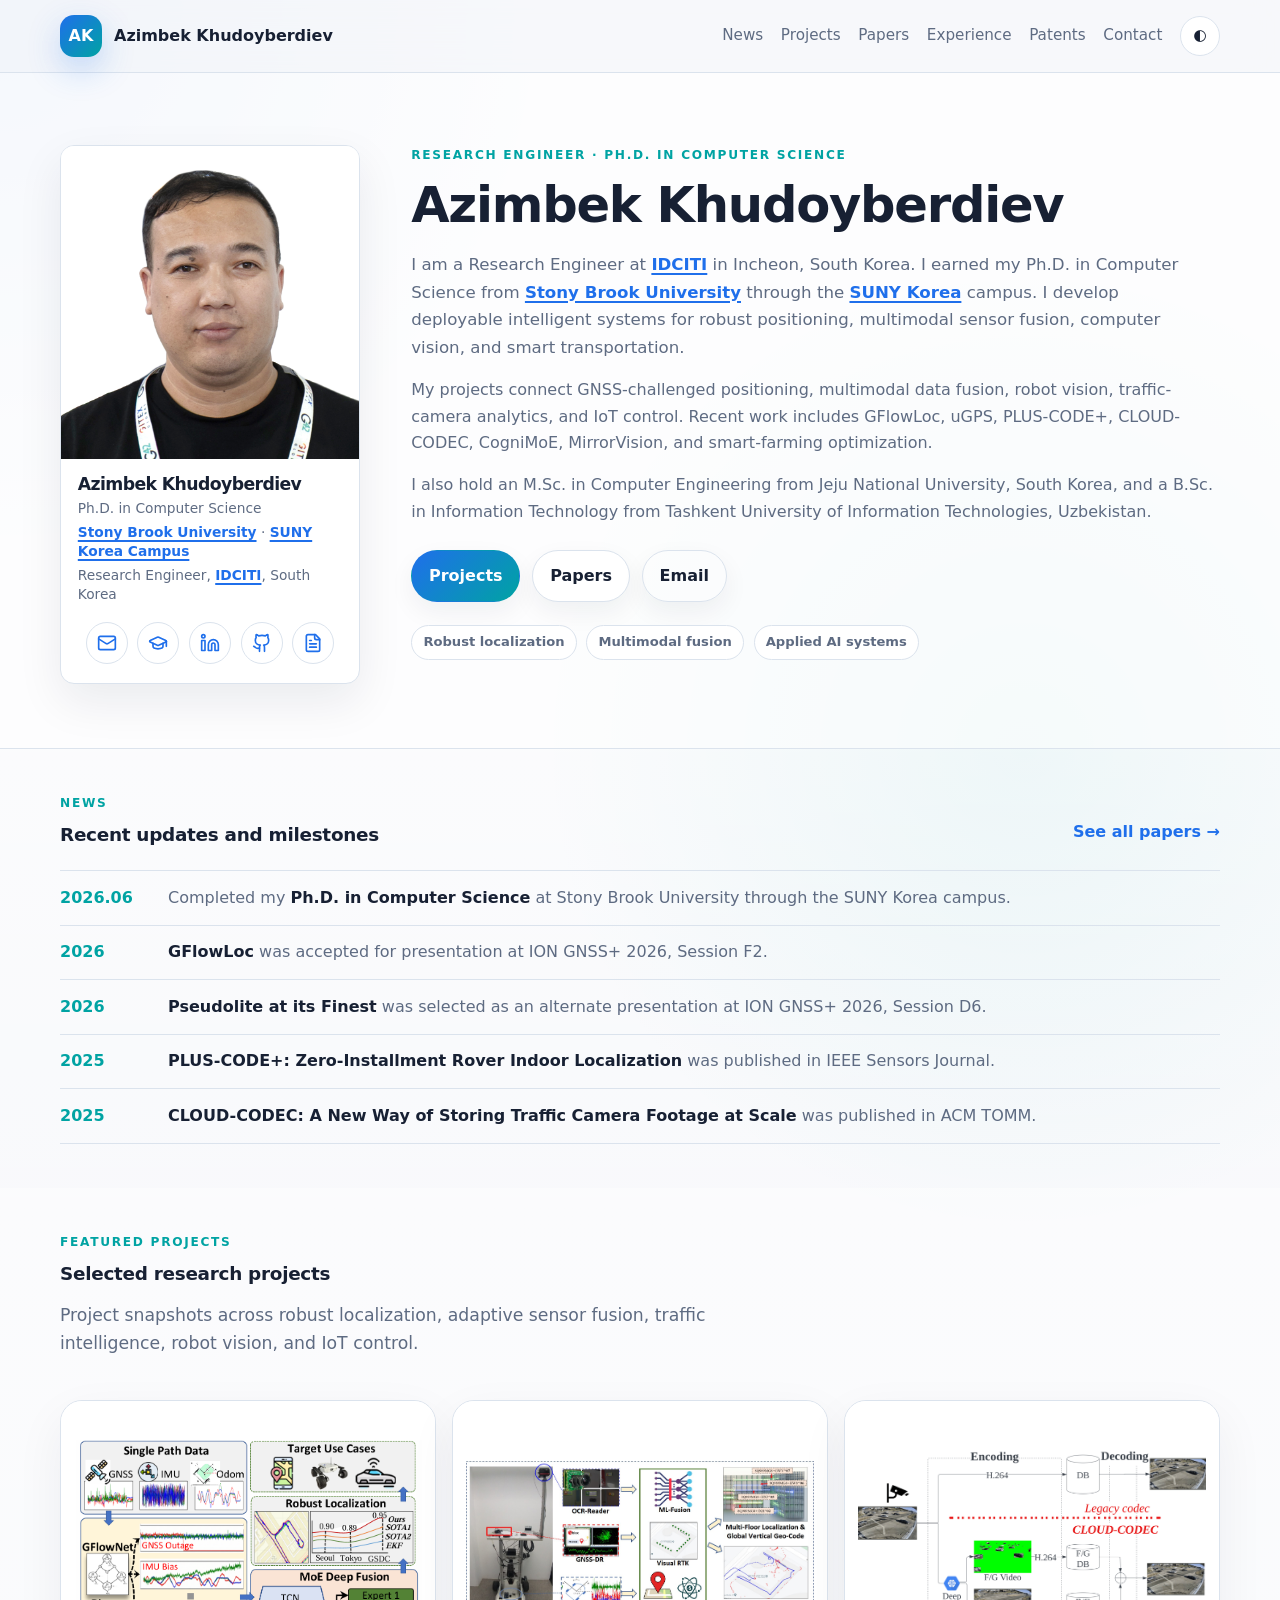
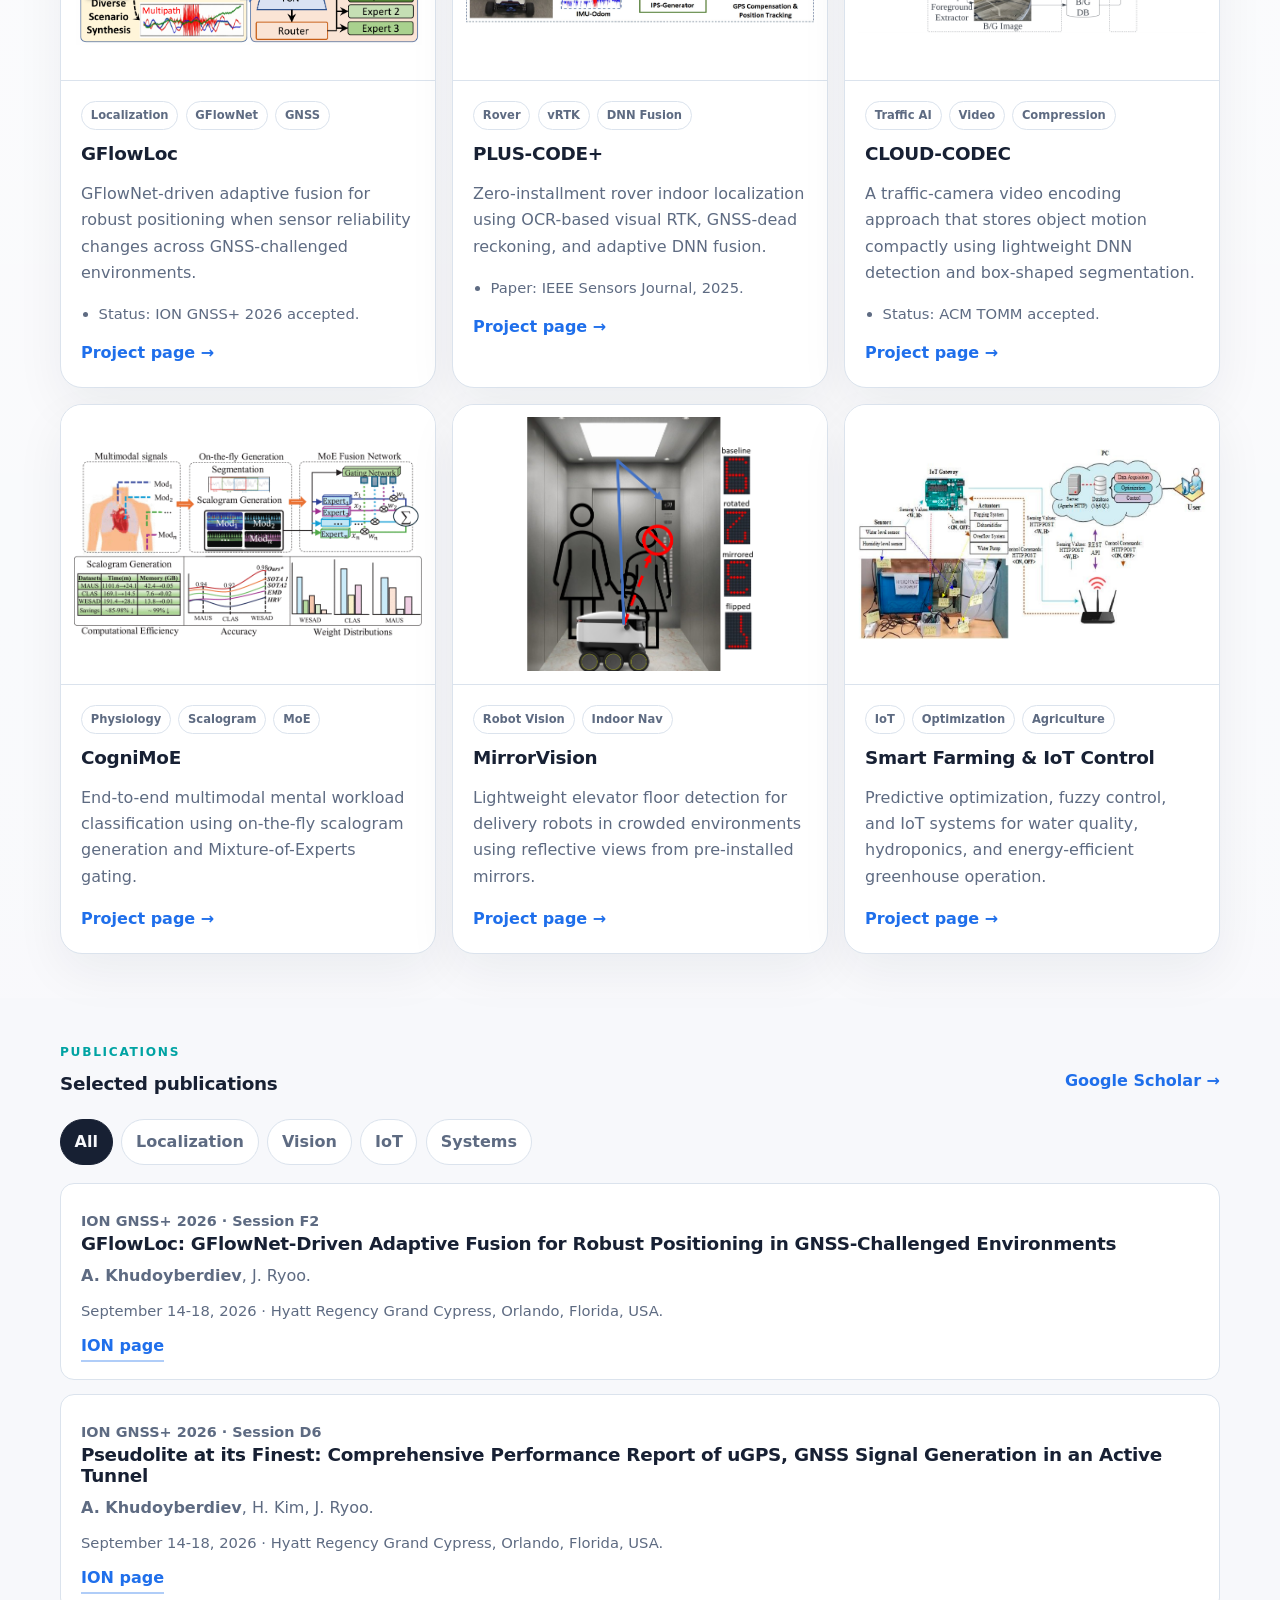
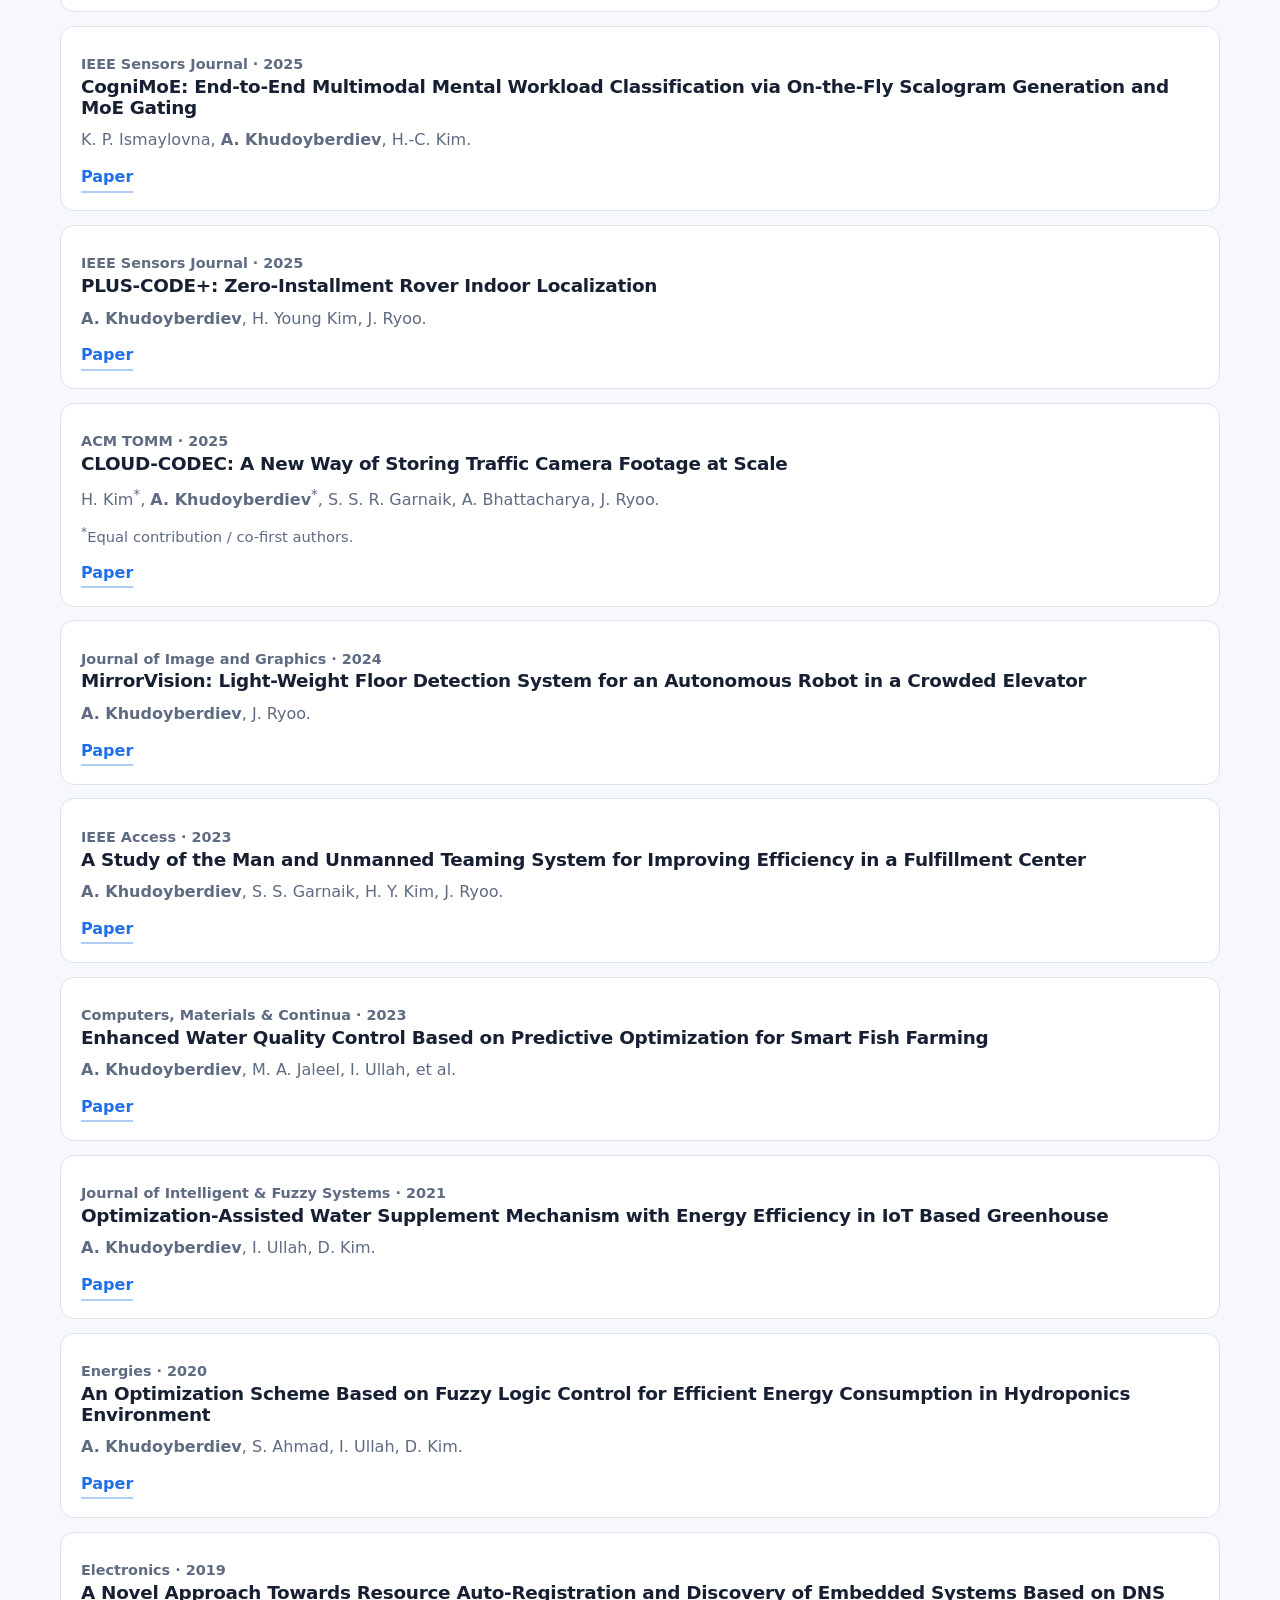
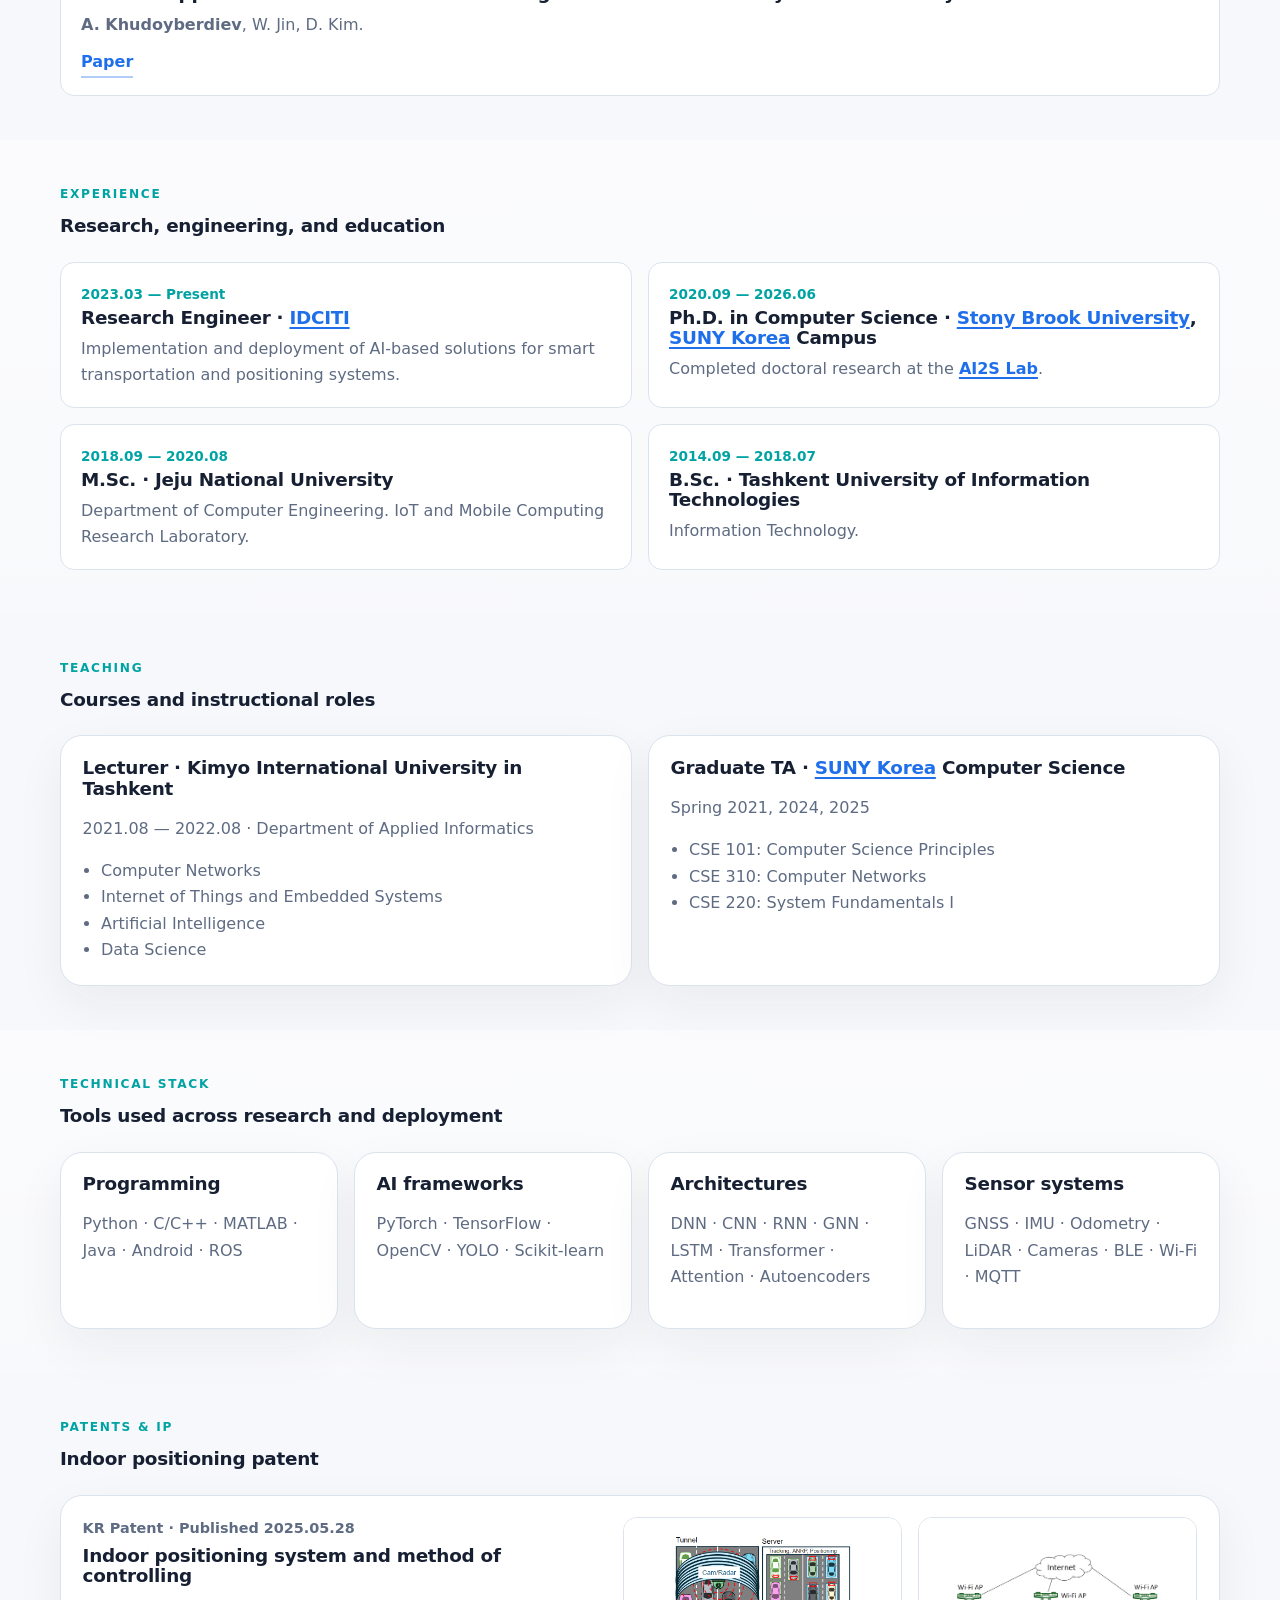
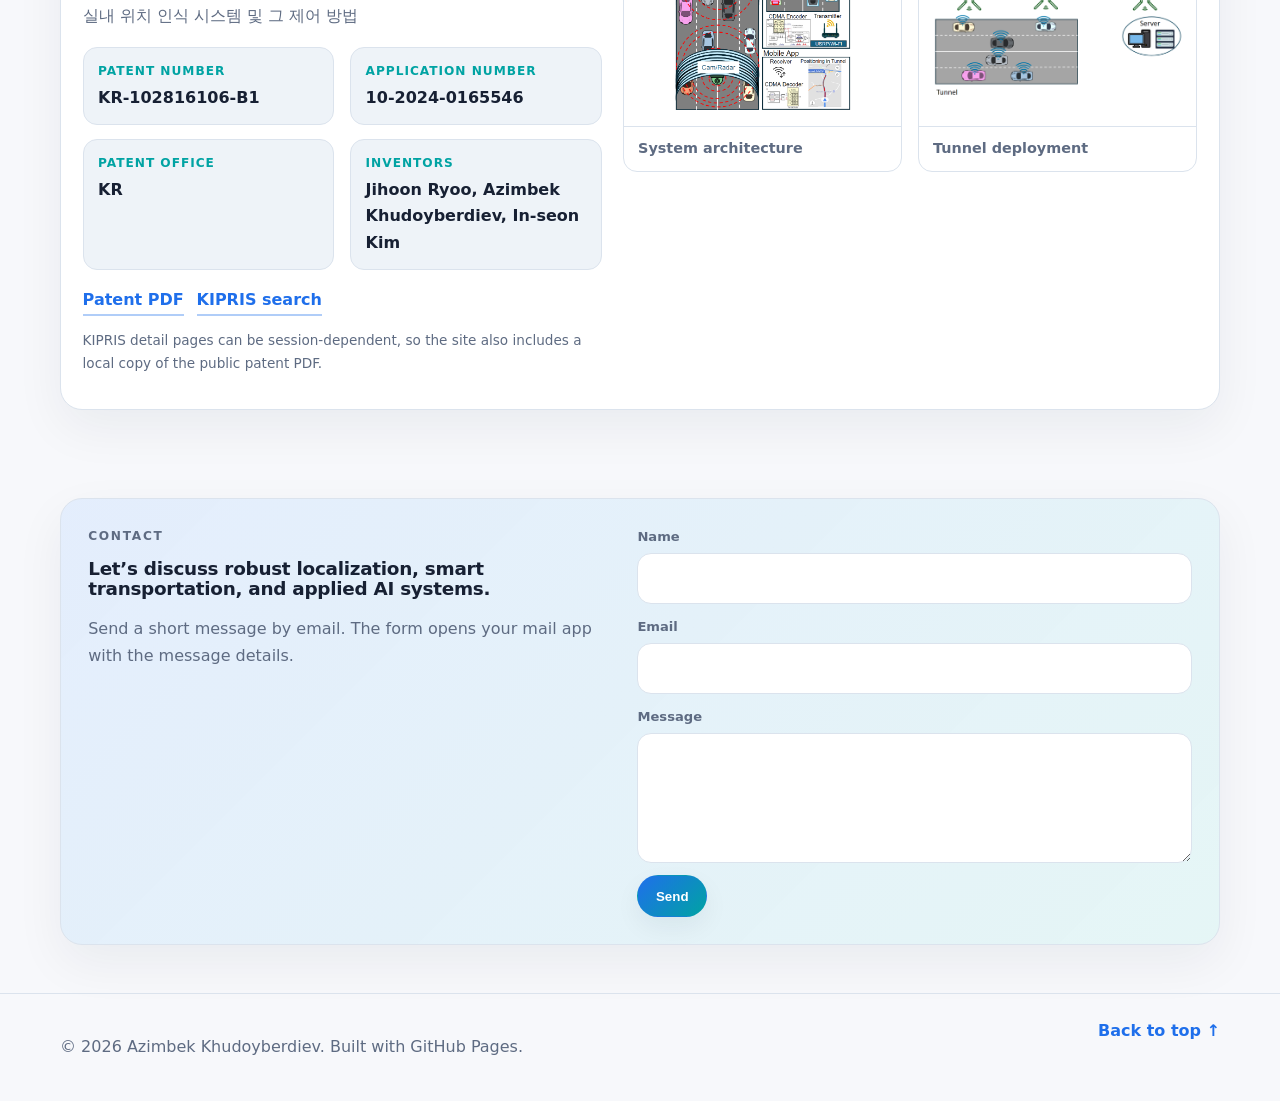
==== index.html @ f78f5d72 "New update" ====
<!doctype html>
<html lang="en" data-theme="light">
<head>
  <meta charset="utf-8" />
  <meta name="viewport" content="width=device-width, initial-scale=1" />
  <title>Azimbek Khudoyberdiev · Research Portfolio</title>
  <meta name="description" content="Azimbek Khudoyberdiev — adaptive deep learning, multimodal sensor fusion, robust positioning, localization, intelligent transportation, and autonomous systems." />
  <meta name="author" content="Azimbek Khudoyberdiev" />
  <meta property="og:title" content="Azimbek Khudoyberdiev · Research Portfolio" />
  <meta property="og:description" content="Projects, publications, teaching, patents, and engineering work in multimodal sensor fusion and robust positioning." />
  <meta property="og:type" content="website" />
  <meta property="og:image" content="assets/img/og-card.svg" />
  <link rel="icon" href="assets/img/favicon.svg" type="image/svg+xml" />
  <link rel="stylesheet" href="assets/css/styles.css" />
  <script type="application/ld+json">
  {
    "@context": "https://schema.org",
    "@type": "Person",
    "name": "Azimbek Khudoyberdiev",
    "jobTitle": "Research Engineer; Ph.D. in Computer Science",
    "affiliation": [
      {"@type":"CollegeOrUniversity","name":"Stony Brook University","url":"https://www.stonybrook.edu/"},
      {"@type":"CollegeOrUniversity","name":"SUNY Korea","url":"https://www.sunykorea.ac.kr/en/"},
      {"@type":"Organization","name":"AI2S Lab","url":"https://sites.google.com/view/ai2s/home?authuser=0"},
      {"@type":"Organization","name":"IDCITI","url":"https://idciti.com/"}
    ],
    "email": "azimbek.khudoyberdiev@stonybrook.edu",
    "sameAs": [
      "https://www.linkedin.com/in/azimbek-khudoyberdiev-378966178/",
      "https://scholar.google.com/citations?user=FDHRJzgAAAAJ"
    ],
    "knowsAbout": ["Multimodal sensor fusion", "GNSS-challenged localization", "Deep learning", "Autonomous systems", "Computer vision", "IoT"]
  }
  </script>
</head>
<body>
  <a class="skip-link" href="#main">Skip to main content</a>

  <header class="site-header" id="top">
    <nav class="nav" aria-label="Primary navigation">
      <a class="brand" href="#top" aria-label="Azimbek Khudoyberdiev home">
        <span class="brand-mark">AK</span>
        <span class="brand-text">Azimbek Khudoyberdiev</span>
      </a>
      <button class="nav-toggle" aria-expanded="false" aria-controls="nav-menu">Menu</button>
      <div class="nav-menu" id="nav-menu">
        <a href="#news">News</a>
        <a href="#projects">Projects</a>
        <a href="#publications">Papers</a>
        <a href="#experience">Experience</a>
        <a href="#patents">Patents</a>
        <a href="#contact">Contact</a>
        <button class="theme-toggle" type="button" aria-label="Toggle dark mode">◐</button>
      </div>
    </nav>
  </header>

  <main id="main">
    <section class="hero section-pad">
      <div class="container hero-grid">
        <div class="hero-copy">
          <p class="eyebrow">Research Engineer · Ph.D. in Computer Science</p>
          <h1>Azimbek Khudoyberdiev</h1>
          <p class="lead">
            I am a Research Engineer at <a class="inline-link" href="https://idciti.com/" rel="noopener">IDCITI</a> in Incheon, South Korea. I earned my Ph.D. in Computer Science from <a class="inline-link" href="https://www.stonybrook.edu/" rel="noopener">Stony Brook University</a> through the <a class="inline-link" href="https://www.sunykorea.ac.kr/en/" rel="noopener">SUNY Korea</a> campus. I develop deployable intelligent systems for robust positioning, multimodal sensor fusion, computer vision, and smart transportation.
          </p>
          <p class="about-text">
            My projects connect GNSS-challenged positioning, multimodal data fusion, robot vision, traffic-camera analytics, and IoT control. Recent work includes GFlowLoc, uGPS, PLUS-CODE+, CLOUD-CODEC, CogniMoE, MirrorVision, and smart-farming optimization.
          </p>
          <p class="about-text">
            I also hold an M.Sc. in Computer Engineering from Jeju National University, South Korea, and a B.Sc. in Information Technology from Tashkent University of Information Technologies, Uzbekistan.
          </p>
          <div class="hero-actions">
            <a class="button primary" href="#projects">Projects</a>
            <a class="button" href="#publications">Papers</a>
            <a class="button ghost" href="mailto:azimbek.khudoyberdiev@stonybrook.edu">Email</a>
          </div>
          <div class="quick-meta" aria-label="Profile summary">
            <span>Robust localization</span>
            <span>Multimodal fusion</span>
            <span>Applied AI systems</span>
          </div>
        </div>
        <aside class="hero-card" aria-label="Profile card">
          <img src="assets/img/Azimbek_2.jpg" alt="Profile image for Azimbek Khudoyberdiev" />
          <div class="hero-card-content">
            <h2>Azimbek Khudoyberdiev</h2>
            <p>Ph.D. in Computer Science</p>
            <p><a class="inline-link" href="https://www.stonybrook.edu/" rel="noopener">Stony Brook University</a> · <a class="inline-link" href="https://www.sunykorea.ac.kr/en/" rel="noopener">SUNY Korea Campus</a></p>
            <p>Research Engineer, <a class="inline-link" href="https://idciti.com/" rel="noopener">IDCITI</a>, South Korea</p>
            <div class="profile-links">
              <a class="icon-link" href="mailto:azimbek.khudoyberdiev@stonybrook.edu" aria-label="Email" title="Email">
                <svg class="icon" viewBox="0 0 24 24" aria-hidden="true"><rect width="20" height="16" x="2" y="4" rx="2"></rect><path d="m22 7-8.97 5.7a2 2 0 0 1-2.06 0L2 7"></path></svg>
                <span class="sr-only">Email</span>
              </a>
              <a class="icon-link" href="https://scholar.google.com/citations?user=FDHRJzgAAAAJ" rel="noopener" aria-label="Google Scholar" title="Google Scholar">
                <svg class="icon" viewBox="0 0 24 24" aria-hidden="true"><path d="M21.42 10.92a1 1 0 0 0-.02-1.84L12.83 5.18a2 2 0 0 0-1.66 0L2.6 9.08a1 1 0 0 0 0 1.84l8.57 3.9a2 2 0 0 0 1.66 0z"></path><path d="M22 10v6"></path><path d="M6 12.5V16a6 3 0 0 0 12 0v-3.5"></path></svg>
                <span class="sr-only">Google Scholar</span>
              </a>
              <a class="icon-link" href="https://www.linkedin.com/in/azimbek-khudoyberdiev-378966178/" rel="noopener" aria-label="LinkedIn" title="LinkedIn">
                <svg class="icon" viewBox="0 0 24 24" aria-hidden="true"><path d="M16 8a6 6 0 0 1 6 6v7h-4v-7a2 2 0 0 0-4 0v7h-4v-7a6 6 0 0 1 6-6z"></path><rect width="4" height="12" x="2" y="9"></rect><circle cx="4" cy="4" r="2"></circle></svg>
                <span class="sr-only">LinkedIn</span>
              </a>
              <a class="icon-link" href="https://github.com/AzimbekKhudoyberdiev" rel="noopener" aria-label="GitHub" title="GitHub">
                <svg class="icon" viewBox="0 0 24 24" aria-hidden="true"><path d="M15 22v-4a4.8 4.8 0 0 0-1-3.5c3 0 6-2 6-5.5a5.4 5.4 0 0 0-1-3.5c.28-1.15.28-2.35 0-3.5 0 0-1 0-3 1.5a13.4 13.4 0 0 0-8 0C6 2 5 2 5 2c-.3 1.15-.3 2.35 0 3.5A5.4 5.4 0 0 0 4 9c0 3.5 3 5.5 6 5.5-.39.49-.68 1.05-.85 1.65S8.93 17.38 9 18v4"></path><path d="M9 18c-4.51 2-5-2-7-2"></path></svg>
                <span class="sr-only">GitHub</span>
              </a>
              <a class="icon-link" href="cv.html" aria-label="CV" title="CV">
                <svg class="icon" viewBox="0 0 24 24" aria-hidden="true"><path d="M15 2H6a2 2 0 0 0-2 2v16a2 2 0 0 0 2 2h12a2 2 0 0 0 2-2V7z"></path><path d="M14 2v4a2 2 0 0 0 2 2h4"></path><path d="M10 9H8"></path><path d="M16 13H8"></path><path d="M16 17H8"></path></svg>
                <span class="sr-only">CV</span>
              </a>
            </div>
          </div>
        </aside>
      </div>
    </section>

    <section class="section-pad section-muted" id="news">
      <div class="container split-heading">
        <div>
          <p class="eyebrow">News</p>
          <h3>Recent updates and milestones</h3>
        </div>
        <a class="text-link" href="#publications">See all papers →</a>
      </div>
      <ul class="container news-list">
        <li>
          <time datetime="2026-06">2026.06</time>
          <p>Completed my <strong>Ph.D. in Computer Science</strong> at Stony Brook University through the SUNY Korea campus.</p>
        </li>
        <li>
          <time datetime="2026">2026</time>
          <p><strong>GFlowLoc</strong> was accepted for presentation at ION GNSS+ 2026, Session F2.</p>
        </li>
        <li>
          <time datetime="2026">2026</time>
          <p><strong>Pseudolite at its Finest</strong> was selected as an alternate presentation at ION GNSS+ 2026, Session D6.</p>
        </li>
        <li>
          <time datetime="2025">2025</time>
          <p><strong>PLUS-CODE+: Zero-Installment Rover Indoor Localization</strong> was published in IEEE Sensors Journal.</p>
        </li>
        <li>
          <time datetime="2025">2025</time>
          <p><strong>CLOUD-CODEC: A New Way of Storing Traffic Camera Footage at Scale</strong> was published in ACM TOMM.</p>
        </li>
      </ul>
    </section>

    <section class="section-pad section-muted" id="projects">
      <div class="container split-heading">
        <div>
          <p class="eyebrow">Featured projects</p>
          <h3>Selected research projects</h3>
          <p class="section-intro compact">Project snapshots across robust localization, adaptive sensor fusion, traffic intelligence, robot vision, and IoT control.</p>
        </div>
      </div>
      <div class="container project-grid">
        <article class="project-card featured">
          <a class="project-media" href="projects/gflowloc.html" aria-label="Open GFlowLoc project page">
            <img src="assets/img/projects/gflowloc.png" alt="GFlowLoc adaptive sensor fusion figure" />
          </a>
          <div class="project-body">
            <div class="tag-row"><span>Localization</span><span>GFlowNet</span><span>GNSS</span></div>
            <h3><a href="projects/gflowloc.html">GFlowLoc</a></h3>
            <p>GFlowNet-driven adaptive fusion for robust positioning when sensor reliability changes across GNSS-challenged environments.</p>
            <ul class="mini-list">
              <li>Status: ION GNSS+ 2026 accepted.</li>
            </ul>
            <a class="text-link" href="projects/gflowloc.html">Project page →</a>
          </div>
        </article>

        <article class="project-card featured">
          <a class="project-media" href="projects/plus-code.html" aria-label="Open PLUS-CODE+ project page">
            <img src="assets/img/projects/plus-code.jpg" alt="PLUS-CODE+ localization system figure" />
          </a>
          <div class="project-body">
            <div class="tag-row"><span>Rover</span><span>vRTK</span><span>DNN Fusion</span></div>
            <h3><a href="projects/plus-code.html">PLUS-CODE+</a></h3>
            <p>Zero-installment rover indoor localization using OCR-based visual RTK, GNSS-dead reckoning, and adaptive DNN fusion.</p>
            <ul class="mini-list">
              <li>Paper: IEEE Sensors Journal, 2025.</li>
            </ul>
            <a class="text-link" href="projects/plus-code.html">Project page →</a>
          </div>
        </article>

        <article class="project-card">
          <a class="project-media" href="projects/cloud-codec.html" aria-label="Open CLOUD-CODEC project page">
            <img src="assets/img/projects/cloud-codec.png" alt="CLOUD-CODEC traffic video storage figure" />
          </a>
          <div class="project-body">
            <div class="tag-row"><span>Traffic AI</span><span>Video</span><span>Compression</span></div>
            <h3><a href="projects/cloud-codec.html">CLOUD-CODEC</a></h3>
            <p>A traffic-camera video encoding approach that stores object motion compactly using lightweight DNN detection and box-shaped segmentation.</p>
            <ul class="mini-list">
              <li>Status: ACM TOMM accepted.</li>
            </ul>
            <a class="text-link" href="projects/cloud-codec.html">Project page →</a>
          </div>
        </article>

        <article class="project-card">
          <a class="project-media" href="projects/cognimoe.html" aria-label="Open CogniMoE project page">
            <img src="assets/img/projects/cognimoe.gif" alt="CogniMoE multimodal workload classification figure" />
          </a>
          <div class="project-body">
            <div class="tag-row"><span>Physiology</span><span>Scalogram</span><span>MoE</span></div>
            <h3><a href="projects/cognimoe.html">CogniMoE</a></h3>
            <p>End-to-end multimodal mental workload classification using on-the-fly scalogram generation and Mixture-of-Experts gating.</p>
            <a class="text-link" href="projects/cognimoe.html">Project page →</a>
          </div>
        </article>

        <article class="project-card">
          <a class="project-media portrait-media" href="projects/mirrorvision.html" aria-label="Open MirrorVision project page">
            <img src="assets/img/projects/mirrorvision.png" alt="MirrorVision elevator floor-detection figure" />
          </a>
          <div class="project-body">
            <div class="tag-row"><span>Robot Vision</span><span>Indoor Nav</span></div>
            <h3><a href="projects/mirrorvision.html">MirrorVision</a></h3>
            <p>Lightweight elevator floor detection for delivery robots in crowded environments using reflective views from pre-installed mirrors.</p>
            <a class="text-link" href="projects/mirrorvision.html">Project page →</a>
          </div>
        </article>

        <article class="project-card">
          <a class="project-media" href="projects/smart-farming.html" aria-label="Open smart farming project page">
            <img src="assets/img/projects/smart-farming.png" alt="Smart Farming and IoT control figure" />
          </a>
          <div class="project-body">
            <div class="tag-row"><span>IoT</span><span>Optimization</span><span>Agriculture</span></div>
            <h3><a href="projects/smart-farming.html">Smart Farming & IoT Control</a></h3>
            <p>Predictive optimization, fuzzy control, and IoT systems for water quality, hydroponics, and energy-efficient greenhouse operation.</p>
            <a class="text-link" href="projects/smart-farming.html">Project page →</a>
          </div>
        </article>
      </div>
    </section>

    <section class="section-pad" id="publications">
      <div class="container split-heading">
        <div>
          <p class="eyebrow">Publications</p>
          <h3>Selected publications</h3>
        </div>
        <a class="text-link" href="https://scholar.google.com/citations?user=FDHRJzgAAAAJ" rel="noopener">Google Scholar →</a>
      </div>
      <div class="container pub-toolbar" aria-label="Publication filters">
        <button class="filter-button active" data-filter="all">All</button>
        <button class="filter-button" data-filter="localization">Localization</button>
        <button class="filter-button" data-filter="vision">Vision</button>
        <button class="filter-button" data-filter="iot">IoT</button>
        <button class="filter-button" data-filter="systems">Systems</button>
      </div>
      <div class="container publication-list">
        <article class="publication" data-tags="localization systems">
          <p class="pub-venue">ION GNSS+ 2026 · Session F2</p>
          <h3>GFlowLoc: GFlowNet-Driven Adaptive Fusion for Robust Positioning in GNSS-Challenged Environments</h3>
          <p><strong>A. Khudoyberdiev</strong>, J. Ryoo.</p>
          <p class="pub-note">September 14-18, 2026 · Hyatt Regency Grand Cypress, Orlando, Florida, USA.</p>
          <div class="pub-links"><a href="https://www.ion.org/gnss/abstracts.cfm?paperID=16864" rel="noopener">ION page</a></div>
        </article>
        <article class="publication" data-tags="localization systems">
          <p class="pub-venue">ION GNSS+ 2026 · Session D6</p>
          <h3>Pseudolite at its Finest: Comprehensive Performance Report of uGPS, GNSS Signal Generation in an Active Tunnel</h3>
          <p><strong>A. Khudoyberdiev</strong>, H. Kim, J. Ryoo.</p>
          <p class="pub-note">September 14-18, 2026 · Hyatt Regency Grand Cypress, Orlando, Florida, USA.</p>
          <div class="pub-links"><a href="https://www.ion.org/gnss/sessions.cfm?sessionID=2054" rel="noopener">ION page</a></div>
        </article>
        <article class="publication" data-tags="systems vision">
          <p class="pub-venue">IEEE Sensors Journal · 2025</p>
          <h3>CogniMoE: End-to-End Multimodal Mental Workload Classification via On-the-Fly Scalogram Generation and MoE Gating</h3>
          <p>K. P. Ismaylovna, <strong>A. Khudoyberdiev</strong>, H.-C. Kim.</p>
          <div class="pub-links"><a href="https://doi.org/10.1109/JSEN.2025.3640827" rel="noopener">Paper</a></div>
        </article>
        <article class="publication" data-tags="localization vision systems">
          <p class="pub-venue">IEEE Sensors Journal · 2025</p>
          <h3>PLUS-CODE+: Zero-Installment Rover Indoor Localization</h3>
          <p><strong>A. Khudoyberdiev</strong>, H. Young Kim, J. Ryoo.</p>
          <div class="pub-links"><a href="https://doi.org/10.1109/JSEN.2025.3561331" rel="noopener">Paper</a></div>
        </article>
        <article class="publication" data-tags="systems vision">
          <p class="pub-venue">ACM TOMM · 2025</p>
          <h3>CLOUD-CODEC: A New Way of Storing Traffic Camera Footage at Scale</h3>
          <p>H. Kim<sup>*</sup>, <strong>A. Khudoyberdiev</strong><sup>*</sup>, S. S. R. Garnaik, A. Bhattacharya, J. Ryoo.</p>
          <p class="pub-note"><sup>*</sup>Equal contribution / co-first authors.</p>
          <div class="pub-links"><a href="https://doi.org/10.1145/3744649" rel="noopener">Paper</a></div>
        </article>
        <article class="publication" data-tags="vision localization">
          <p class="pub-venue">Journal of Image and Graphics · 2024</p>
          <h3>MirrorVision: Light-Weight Floor Detection System for an Autonomous Robot in a Crowded Elevator</h3>
          <p><strong>A. Khudoyberdiev</strong>, J. Ryoo.</p>
          <div class="pub-links"><a href="https://doi.org/10.18178/joig.12.1.1-9" rel="noopener">Paper</a></div>
        </article>
        <article class="publication" data-tags="systems robotics">
          <p class="pub-venue">IEEE Access · 2023</p>
          <h3>A Study of the Man and Unmanned Teaming System for Improving Efficiency in a Fulfillment Center</h3>
          <p><strong>A. Khudoyberdiev</strong>, S. S. Garnaik, H. Y. Kim, J. Ryoo.</p>
          <div class="pub-links"><a href="https://doi.org/10.1109/ACCESS.2023.3341396" rel="noopener">Paper</a></div>
        </article>
        <article class="publication" data-tags="iot systems">
          <p class="pub-venue">Computers, Materials & Continua · 2023</p>
          <h3>Enhanced Water Quality Control Based on Predictive Optimization for Smart Fish Farming</h3>
          <p><strong>A. Khudoyberdiev</strong>, M. A. Jaleel, I. Ullah, et al.</p>
          <div class="pub-links"><a href="https://doi.org/10.32604/cmc.2023.036898" rel="noopener">Paper</a></div>
        </article>
        <article class="publication" data-tags="iot systems">
          <p class="pub-venue">Journal of Intelligent & Fuzzy Systems · 2021</p>
          <h3>Optimization-Assisted Water Supplement Mechanism with Energy Efficiency in IoT Based Greenhouse</h3>
          <p><strong>A. Khudoyberdiev</strong>, I. Ullah, D. Kim.</p>
          <div class="pub-links"><a href="https://doi.org/10.3233/JIFS-200618" rel="noopener">Paper</a></div>
        </article>
        <article class="publication" data-tags="iot systems">
          <p class="pub-venue">Energies · 2020</p>
          <h3>An Optimization Scheme Based on Fuzzy Logic Control for Efficient Energy Consumption in Hydroponics Environment</h3>
          <p><strong>A. Khudoyberdiev</strong>, S. Ahmad, I. Ullah, D. Kim.</p>
          <div class="pub-links"><a href="https://doi.org/10.3390/en13020289" rel="noopener">Paper</a></div>
        </article>
        <article class="publication" data-tags="iot systems">
          <p class="pub-venue">Electronics · 2019</p>
          <h3>A Novel Approach Towards Resource Auto-Registration and Discovery of Embedded Systems Based on DNS</h3>
          <p><strong>A. Khudoyberdiev</strong>, W. Jin, D. Kim.</p>
          <div class="pub-links"><a href="https://doi.org/10.3390/electronics8040442" rel="noopener">Paper</a></div>
        </article>
      </div>
    </section>

    <section class="section-pad section-muted" id="experience">
      <div class="container section-heading">
        <p class="eyebrow">Experience</p>
        <h3>Research, engineering, and education</h3>
      </div>
      <div class="container timeline">
        <article>
          <span>2023.03 — Present</span>
          <h3>Research Engineer · <a class="inline-link" href="https://idciti.com/" rel="noopener">IDCITI</a></h3>
          <p>Implementation and deployment of AI-based solutions for smart transportation and positioning systems.</p>
        </article>
        <article>
          <span>2020.09 — 2026.06</span>
          <h3>Ph.D. in Computer Science · <a class="inline-link" href="https://www.stonybrook.edu/" rel="noopener">Stony Brook University</a>, <a class="inline-link" href="https://www.sunykorea.ac.kr/en/" rel="noopener">SUNY Korea</a> Campus</h3>
          <p>Completed doctoral research at the <a class="inline-link" href="https://sites.google.com/view/ai2s/home?authuser=0" rel="noopener">AI2S Lab</a>.</p>
        </article>
        <article>
          <span>2018.09 — 2020.08</span>
          <h3>M.Sc. · Jeju National University</h3>
          <p>Department of Computer Engineering. IoT and Mobile Computing Research Laboratory.</p>
        </article>
        <article>
          <span>2014.09 — 2018.07</span>
          <h3>B.Sc. · Tashkent University of Information Technologies</h3>
          <p>Information Technology.</p>
        </article>
      </div>
    </section>

    <section class="section-pad" id="teaching">
      <div class="container split-heading">
        <div>
          <p class="eyebrow">Teaching</p>
          <h3>Courses and instructional roles</h3>
        </div>
      </div>
      <div class="container teaching-grid">
        <article class="teaching-card">
          <h3>Lecturer · Kimyo International University in Tashkent</h3>
          <p class="muted">2021.08 — 2022.08 · Department of Applied Informatics</p>
          <ul>
            <li>Computer Networks</li>
            <li>Internet of Things and Embedded Systems</li>
            <li>Artificial Intelligence</li>
            <li>Data Science</li>
          </ul>
        </article>
        <article class="teaching-card">
          <h3>Graduate TA · <a class="inline-link" href="https://www.sunykorea.ac.kr/en/" rel="noopener">SUNY Korea</a> Computer Science</h3>
          <p class="muted">Spring 2021, 2024, 2025</p>
          <ul>
            <li>CSE 101: Computer Science Principles</li>
            <li>CSE 310: Computer Networks</li>
            <li>CSE 220: System Fundamentals I</li>
          </ul>
        </article>
      </div>
    </section>

    <section class="section-pad section-muted" id="skills">
      <div class="container section-heading">
        <p class="eyebrow">Technical stack</p>
        <h3>Tools used across research and deployment</h3>
      </div>
      <div class="container skills-grid">
        <div class="skill-group"><h3>Programming</h3><p>Python · C/C++ · MATLAB · Java · Android · ROS</p></div>
        <div class="skill-group"><h3>AI frameworks</h3><p>PyTorch · TensorFlow · OpenCV · YOLO · Scikit-learn</p></div>
        <div class="skill-group"><h3>Architectures</h3><p>DNN · CNN · RNN · GNN · LSTM · Transformer · Attention · Autoencoders</p></div>
        <div class="skill-group"><h3>Sensor systems</h3><p>GNSS · IMU · Odometry · LiDAR · Cameras · BLE · Wi-Fi · MQTT</p></div>
      </div>
    </section>

    <section class="section-pad" id="patents">
      <div class="container section-heading">
        <p class="eyebrow">Patents & IP</p>
        <h3>Indoor positioning patent</h3>
      </div>
      <div class="container">
        <div class="patent-card patent-layout">
          <div class="patent-copy">
            <p class="pub-venue">KR Patent · Published 2025.05.28</p>
            <h3>Indoor positioning system and method of controlling</h3>
            <p class="muted">실내 위치 인식 시스템 및 그 제어 방법</p>
            <dl class="patent-meta">
              <div><dt>Patent number</dt><dd>KR-102816106-B1</dd></div>
              <div><dt>Application number</dt><dd>10-2024-0165546</dd></div>
              <div><dt>Patent office</dt><dd>KR</dd></div>
              <div><dt>Inventors</dt><dd>Jihoon Ryoo, Azimbek Khudoyberdiev, In-seon Kim</dd></div>
            </dl>
            <div class="pub-links">
              <a href="assets/patents/KR-102816106-B1.pdf" target="_blank" rel="noopener">Patent PDF</a>
              <a href="https://www.kipris.or.kr/khome/search/searchResult.do?queryText=102816106" rel="noopener">KIPRIS search</a>
            </div>
            <p class="small-note">KIPRIS detail pages can be session-dependent, so the site also includes a local copy of the public patent PDF.</p>
          </div>
          <div class="patent-figures" aria-label="Patent system architecture figures">
            <figure>
              <img src="assets/img/patents/indoor-positioning-system-architecture.png" alt="Patent architecture for indoor positioning using cameras, radar sensors, server, wireless output device, and client device" />
              <figcaption>System architecture</figcaption>
            </figure>
            <figure>
              <img src="assets/img/patents/deployment.png" alt="Tunnel deployment diagram for the indoor positioning system" />
              <figcaption>Tunnel deployment</figcaption>
            </figure>
          </div>
        </div>
      </div>
    </section>

    <section class="section-pad contact-section" id="contact">
      <div class="container contact-card">
        <div>
          <p class="eyebrow">Contact</p>
          <h3>Let’s discuss robust localization, smart transportation, and applied AI systems.</h3>
          <p class="contact-note">Send a short message by email. The form opens your mail app with the message details.</p>
        </div>
        <form class="contact-form" action="mailto:azimbek.khudoyberdiev@stonybrook.edu" method="post" enctype="text/plain">
          <label>
            <span>Name</span>
            <input name="name" type="text" autocomplete="name" required />
          </label>
          <label>
            <span>Email</span>
            <input name="email" type="email" autocomplete="email" required />
          </label>
          <label>
            <span>Message</span>
            <textarea name="message" rows="4" required></textarea>
          </label>
          <button class="button primary" type="submit">Send</button>
        </form>
      </div>
    </section>
  </main>

  <footer class="footer">
    <div class="container footer-inner">
      <p>© <span id="year"></span> Azimbek Khudoyberdiev. Built with GitHub Pages.</p>
      <a href="#top">Back to top ↑</a>
    </div>
  </footer>

  <script src="assets/js/main.js"></script>
</body>
</html>
---- assets/css/styles.css ----
:root {
  color-scheme: light;
  --bg: #f7f8fb;
  --surface: #ffffff;
  --surface-2: #eef3f8;
  --text: #172033;
  --muted: #5e6b82;
  --line: #dbe3ed;
  --brand: #1f6feb;
  --brand-2: #00a3a3;
  --accent: #ffb000;
  --shadow: 0 24px 70px rgba(18, 31, 56, 0.10);
  --radius: 22px;
  --radius-sm: 14px;
  --max: 1160px;
}

html[data-theme="dark"] {
  color-scheme: dark;
  --bg: #0d1117;
  --surface: #111827;
  --surface-2: #161f2d;
  --text: #edf3ff;
  --muted: #b8c2d6;
  --line: #263447;
  --brand: #58a6ff;
  --brand-2: #45d6c6;
  --accent: #ffd166;
  --shadow: 0 24px 70px rgba(0, 0, 0, 0.35);
}

* { box-sizing: border-box; }
html { scroll-behavior: smooth; }
body {
  margin: 0;
  font-family: Inter, ui-sans-serif, system-ui, -apple-system, BlinkMacSystemFont, "Segoe UI", sans-serif;
  background:
    radial-gradient(circle at top left, rgba(31, 111, 235, .13), transparent 34rem),
    radial-gradient(circle at 80% 10%, rgba(0, 163, 163, .10), transparent 30rem),
    var(--bg);
  color: var(--text);
  line-height: 1.65;
}

a { color: inherit; text-decoration: none; }
a:hover { color: var(--brand); }
img { max-width: 100%; display: block; }

.skip-link {
  position: absolute;
  left: 1rem;
  top: -4rem;
  background: var(--brand);
  color: #fff;
  padding: .75rem 1rem;
  border-radius: 999px;
  z-index: 100;
}
.skip-link:focus { top: 1rem; }
.sr-only {
  position: absolute;
  width: 1px;
  height: 1px;
  padding: 0;
  margin: -1px;
  overflow: hidden;
  clip: rect(0, 0, 0, 0);
  white-space: nowrap;
  border: 0;
}

.container {
  width: min(100% - 2rem, var(--max));
  margin: 0 auto;
}
.narrow { max-width: 820px; }
.section-pad { padding: 44px 0; }
.section-muted { background: linear-gradient(180deg, rgba(255,255,255,.50), rgba(255,255,255,.20)); }
html[data-theme="dark"] .section-muted { background: linear-gradient(180deg, rgba(255,255,255,.03), rgba(255,255,255,.01)); }

.site-header {
  position: sticky;
  top: 0;
  z-index: 30;
  backdrop-filter: blur(18px);
  background: rgba(247, 248, 251, .82);
  border-bottom: 1px solid var(--line);
}
html[data-theme="dark"] .site-header { background: rgba(13, 17, 23, .82); }
.nav {
  width: min(100% - 2rem, var(--max));
  margin: 0 auto;
  min-height: 72px;
  display: flex;
  align-items: center;
  justify-content: space-between;
  gap: 1rem;
}
.brand { display: inline-flex; align-items: center; gap: .75rem; font-weight: 750; }
.brand-mark {
  width: 42px;
  height: 42px;
  display: grid;
  place-items: center;
  color: #fff;
  background: linear-gradient(135deg, var(--brand), var(--brand-2));
  border-radius: 14px;
  box-shadow: 0 12px 32px rgba(31, 111, 235, .25);
}
.nav-menu { display: flex; align-items: center; gap: 1.1rem; color: var(--muted); font-size: .95rem; }
.nav-menu a { padding: .5rem 0; }
.nav-toggle, .theme-toggle {
  border: 1px solid var(--line);
  background: var(--surface);
  color: var(--text);
  border-radius: 999px;
  padding: .55rem .8rem;
  cursor: pointer;
  font: inherit;
}
.nav-toggle { display: none; }
.theme-toggle { width: 40px; height: 40px; padding: 0; }

.hero {
  padding: 72px 0 64px;
  background: rgba(255, 255, 255, .72);
  border-bottom: 1px solid var(--line);
}
html[data-theme="dark"] .hero { background: rgba(17, 24, 39, .62); }
.hero-grid {
  display: grid;
  grid-template-columns: minmax(240px, 300px) minmax(0, 1fr);
  gap: 3.2rem;
  align-items: start;
}
.hero-copy { order: 2; }
.eyebrow {
  margin: 0 0 .75rem;
  color: var(--brand-2);
  text-transform: uppercase;
  letter-spacing: .14em;
  font-size: .76rem;
  font-weight: 800;
}
h1, h2, h3 { line-height: 1.13; margin: 0; }
h1 { font-size: clamp(2.6rem, 7vw, 5.7rem); letter-spacing: -.055em; }
.hero h1 { font-size: clamp(2.15rem, 4vw, 3.1rem); letter-spacing: -.025em; }
h2 { font-size: clamp(2rem, 4vw, 3.15rem); letter-spacing: -.035em; }
h3 { font-size: 1.15rem; letter-spacing: -.015em; }
.lead { font-size: clamp(1.08rem, 2vw, 1.35rem); color: var(--muted); max-width: 740px; margin: 1.45rem 0 0; }
.hero .lead { font-size: 1.04rem; max-width: 780px; margin-top: 1.15rem; }
.about-text { color: var(--muted); max-width: 820px; margin: 1rem 0 0; }
.section-intro { color: var(--muted); font-size: 1.08rem; margin-top: 1rem; }
.section-intro.compact { max-width: 720px; }
.hero-actions { display: flex; flex-wrap: wrap; gap: .75rem; margin-top: 1.55rem; }
.button {
  display: inline-flex;
  align-items: center;
  justify-content: center;
  gap: .4rem;
  min-height: 46px;
  padding: .75rem 1.05rem;
  border-radius: 999px;
  background: var(--surface);
  border: 1px solid var(--line);
  box-shadow: 0 10px 26px rgba(18, 31, 56, .06);
  color: var(--text);
  font-weight: 700;
}
.button.primary { background: linear-gradient(135deg, var(--brand), var(--brand-2)); color: #fff; border-color: transparent; }
.button.ghost { background: transparent; }
.text-link { color: var(--brand); font-weight: 800; }
.inline-link { color: var(--brand); font-weight: 750; text-decoration: underline; text-decoration-thickness: 1.5px; text-underline-offset: 3px; }
.quick-meta { display: flex; flex-wrap: wrap; gap: .6rem; margin-top: 1.4rem; }
.quick-meta span, .tag-row span {
  border: 1px solid var(--line);
  background: var(--surface);
  color: var(--muted);
  border-radius: 999px;
  padding: .35rem .7rem;
  font-size: .82rem;
  font-weight: 650;
}
.hero-card {
  background: var(--surface);
  border: 1px solid var(--line);
  border-radius: var(--radius-sm);
  box-shadow: 0 18px 46px rgba(18, 31, 56, .08);
  overflow: hidden;
  order: 1;
  justify-self: start;
}
.hero-card img {
  background: var(--surface-2);
  width: 100%;
  aspect-ratio: 4 / 4.2;
  object-fit: cover;
  object-position: center top;
}
.hero-card-content { padding: 1rem 1.05rem 1.15rem; }
.hero-card h2 { font-size: 1.08rem; }
.hero-card p { color: var(--muted); margin: .3rem 0 0; font-size: .86rem; line-height: 1.38; }
.profile-links { display: flex; flex-wrap: wrap; justify-content: center; gap: .6rem; margin-top: 1.15rem; }
.icon-link {
  width: 42px;
  height: 42px;
  display: inline-grid;
  place-items: center;
  border: 1px solid var(--line);
  border-radius: 999px;
  background: var(--surface);
  color: var(--brand);
  transition: transform .16s ease, border-color .16s ease, background .16s ease;
}
.icon-link:hover,
.icon-link:focus-visible {
  background: var(--surface-2);
  border-color: rgba(31, 111, 235, .45);
  color: var(--brand);
  transform: translateY(-1px);
}
.icon {
  width: 20px;
  height: 20px;
  fill: none;
  stroke: currentColor;
  stroke-width: 2;
  stroke-linecap: round;
  stroke-linejoin: round;
}
.pub-links a {
  border-bottom: 2px solid rgba(31, 111, 235, .35);
  color: var(--brand);
  font-weight: 800;
}
.small-note { font-size: .85rem; color: var(--muted); }

.split-heading {
  display: flex;
  align-items: end;
  justify-content: space-between;
  gap: 1.5rem;
  margin-bottom: 1.55rem;
}
.section-heading { margin-bottom: 1.55rem; }
.section-heading .section-intro { max-width: 820px; }
.research-grid, .project-grid, .teaching-grid, .skills-grid {
  display: grid;
  gap: 1rem;
}
.research-card, .project-card, .teaching-card, .skill-group, .notice-card, .patent-card, .contact-card {
  background: var(--surface);
  border: 1px solid var(--line);
  border-radius: var(--radius);
  box-shadow: 0 18px 50px rgba(18, 31, 56, .06);
}
.news-list { list-style: none; padding: 0; }
.news-list li {
  display: grid;
  grid-template-columns: 92px minmax(0, 1fr);
  gap: 1rem;
  padding: .85rem 0;
  border-bottom: 1px solid var(--line);
}
.news-list li:first-child { border-top: 1px solid var(--line); }
.news-list time { color: var(--brand-2); font-weight: 850; }
.news-list p { margin: 0; color: var(--muted); }
.news-list strong { color: var(--text); }
.research-card p, .project-body p, .teaching-card p, .skill-group p, .notice-card p, .patent-card p, .contact-card p { color: var(--muted); }
.research-grid { grid-template-columns: repeat(4, 1fr); }
.research-card { padding: 1.35rem; }
.icon-chip {
  width: 44px;
  height: 44px;
  display: inline-grid;
  place-items: center;
  border-radius: 14px;
  background: var(--surface-2);
  color: var(--brand);
  font-weight: 850;
  margin-bottom: 1rem;
}
.project-grid { grid-template-columns: repeat(3, 1fr); }
.project-card { overflow: hidden; }
.project-card.featured { grid-column: span 1; }
.project-media {
  display: flex;
  align-items: center;
  justify-content: center;
  aspect-ratio: 4 / 3;
  padding: .8rem;
  background: #fff;
  border-bottom: 1px solid var(--line);
}
.project-media img {
  width: 100%;
  height: 100%;
  object-fit: contain;
}
.project-media.portrait-media img { width: auto; max-width: 78%; }
.project-body { padding: 1.25rem; }
.tag-row { display: flex; flex-wrap: wrap; gap: .45rem; margin-bottom: .85rem; }
.tag-row span { font-size: .72rem; padding: .25rem .55rem; }
.mini-list { color: var(--muted); padding-left: 1.1rem; margin: .85rem 0; font-size: .92rem; }

.pub-toolbar { display: flex; flex-wrap: wrap; gap: .55rem; margin-bottom: 1.1rem; }
.filter-button {
  border: 1px solid var(--line);
  background: var(--surface);
  color: var(--muted);
  border-radius: 999px;
  padding: .55rem .85rem;
  font: inherit;
  font-weight: 750;
  cursor: pointer;
}
.filter-button.active { background: var(--text); color: var(--bg); border-color: var(--text); }
.publication-list { display: grid; gap: .85rem; }
.publication {
  background: var(--surface);
  border: 1px solid var(--line);
  border-radius: var(--radius-sm);
  padding: 1.1rem 1.25rem;
}
.publication.is-hidden { display: none; }
.pub-venue { color: var(--brand-2); font-weight: 800; margin: 0 0 .3rem; font-size: .9rem; }
.publication p { color: var(--muted); margin: .55rem 0 0; }
.publication .pub-note { font-size: .92rem; }
.pub-links { display: flex; gap: .8rem; margin-top: .65rem; }

.two-col { display: grid; grid-template-columns: .75fr 1.25fr; gap: 2rem; }
.timeline { display: grid; grid-template-columns: repeat(2, minmax(0, 1fr)); gap: 1rem; }
.timeline article {
  background: var(--surface);
  border: 1px solid var(--line);
  border-radius: var(--radius-sm);
  padding: 1.15rem 1.25rem;
  position: relative;
}
.timeline span { color: var(--brand-2); font-size: .85rem; font-weight: 850; }
.timeline p { color: var(--muted); margin: .45rem 0 0; }
.teaching-grid { grid-template-columns: repeat(2, 1fr); }
.teaching-card, .skill-group, .notice-card { padding: 1.35rem; }
.muted { color: var(--muted); }
.teaching-card ul { margin-bottom: 0; padding-left: 1.15rem; color: var(--muted); }
.skills-grid { grid-template-columns: repeat(4, 1fr); }

.patent-card { padding: 1.35rem; }
.patent-layout {
  display: grid;
  grid-template-columns: minmax(0, .95fr) minmax(420px, 1.05fr);
  gap: 1.35rem;
  align-items: start;
}
.patent-copy > p:first-child { margin-top: 0; }
.patent-meta {
  display: grid;
  grid-template-columns: repeat(2, minmax(0, 1fr));
  gap: .85rem 1rem;
  margin: 1.1rem 0;
}
.patent-meta div {
  border: 1px solid var(--line);
  border-radius: var(--radius-sm);
  background: var(--surface-2);
  padding: .8rem .9rem;
}
.patent-meta dt {
  color: var(--brand-2);
  font-size: .76rem;
  font-weight: 850;
  text-transform: uppercase;
  letter-spacing: .08em;
}
.patent-meta dd {
  margin: .25rem 0 0;
  color: var(--text);
  font-weight: 720;
}
.patent-figures {
  display: grid;
  grid-template-columns: 1fr 1fr;
  gap: 1rem;
  margin-top: 0;
}
.patent-figures figure {
  margin: 0;
  border: 1px solid var(--line);
  border-radius: var(--radius-sm);
  background: #fff;
  overflow: hidden;
}
.patent-figures img {
  width: 100%;
  aspect-ratio: 4 / 3;
  object-fit: contain;
  padding: .75rem;
  background: #fff;
}
.patent-figures figcaption {
  border-top: 1px solid var(--line);
  padding: .65rem .85rem;
  color: var(--muted);
  font-size: .9rem;
  font-weight: 720;
}

.contact-section { padding-bottom: 48px; }
.contact-card {
  display: grid;
  grid-template-columns: minmax(0, .85fr) minmax(320px, .9fr);
  gap: 1.6rem;
  align-items: start;
  padding: 1.7rem;
  background: linear-gradient(135deg, rgba(31,111,235,.12), rgba(0,163,163,.10)), var(--surface);
}
.contact-note { max-width: 560px; margin-bottom: 0; }
.contact-form {
  display: grid;
  gap: .75rem;
  width: 100%;
}
.contact-form label {
  display: grid;
  gap: .3rem;
}
.contact-form span {
  color: var(--muted);
  font-size: .82rem;
  font-weight: 750;
}
.contact-form input,
.contact-form textarea {
  width: 100%;
  border: 1px solid var(--line);
  border-radius: var(--radius-sm);
  background: var(--surface);
  color: var(--text);
  font: inherit;
  padding: .72rem .85rem;
  outline: none;
}
.contact-form textarea { resize: vertical; min-height: 112px; }
.contact-form input:focus,
.contact-form textarea:focus {
  border-color: var(--brand);
  box-shadow: 0 0 0 3px rgba(31, 111, 235, .14);
}
.contact-form .button {
  justify-self: start;
  min-height: 42px;
  padding: .62rem 1.1rem;
}
.footer { border-top: 1px solid var(--line); padding: 1.5rem 0; color: var(--muted); }
.footer-inner { display: flex; justify-content: space-between; gap: 1rem; flex-wrap: wrap; }
.footer a { color: var(--brand); font-weight: 800; }

.pdf-viewer {
  margin-top: 1.5rem;
  background: var(--surface);
  border: 1px solid var(--line);
  border-radius: var(--radius);
  box-shadow: 0 18px 50px rgba(18, 31, 56, .06);
  overflow: hidden;
}
.pdf-frame {
  display: block;
  width: 100%;
  height: min(78vh, 900px);
  min-height: 620px;
  border: 0;
  background: var(--surface-2);
}

/* Project pages */
.project-hero { padding: 96px 0 56px; }
.breadcrumb { color: var(--muted); margin-bottom: 1rem; font-weight: 700; }
.detail-grid { display: grid; grid-template-columns: minmax(0, 1.05fr) minmax(320px, .95fr); gap: 2rem; align-items: start; }
.detail-card, .media-panel {
  background: var(--surface);
  border: 1px solid var(--line);
  border-radius: var(--radius);
  padding: 1.35rem;
}
.media-panel img { border-radius: var(--radius-sm); background: var(--surface-2); }
.result-list { display: grid; gap: .85rem; margin-top: 1rem; }
.result-list li {
  background: var(--surface-2);
  border-radius: var(--radius-sm);
  padding: .85rem 1rem;
  color: var(--muted);
}
.video-placeholder {
  border: 1.5px dashed var(--line);
  border-radius: var(--radius-sm);
  min-height: 160px;
  display: grid;
  place-items: center;
  text-align: center;
  color: var(--muted);
  padding: 1rem;
  margin-top: 1rem;
  background: repeating-linear-gradient(135deg, rgba(31,111,235,.04) 0 12px, transparent 12px 24px);
}
.checklist { padding-left: 1.2rem; color: var(--muted); }

@media (max-width: 980px) {
  .hero-grid, .two-col, .patent-layout, .detail-grid, .contact-card { grid-template-columns: 1fr; }
  .hero-copy { order: 1; }
  .hero-card { order: 2; justify-self: start; max-width: 300px; }
  .research-grid, .skills-grid { grid-template-columns: repeat(2, 1fr); }
  .project-grid { grid-template-columns: repeat(2, 1fr); }
}

@media (max-width: 720px) {
  .section-pad { padding: 32px 0; }
  .nav-toggle { display: inline-flex; }
  .nav-menu {
    position: absolute;
    left: 1rem;
    right: 1rem;
    top: 76px;
    display: none;
    flex-direction: column;
    align-items: stretch;
    background: var(--surface);
    border: 1px solid var(--line);
    border-radius: var(--radius);
    padding: 1rem;
    box-shadow: var(--shadow);
  }
  .nav-menu.open { display: flex; }
  .brand-text { display: none; }
  .hero { padding-top: 70px; }
  .split-heading { align-items: start; flex-direction: column; }
  .research-grid, .project-grid, .teaching-grid, .skills-grid { grid-template-columns: 1fr; }
  .news-list li { grid-template-columns: 76px minmax(0, 1fr); gap: .7rem; }
  .timeline { grid-template-columns: 1fr; }
  .patent-meta, .patent-figures { grid-template-columns: 1fr; }
  h1 { font-size: clamp(2.35rem, 12vw, 4rem); }
  .hero-card { transform: none; }
}
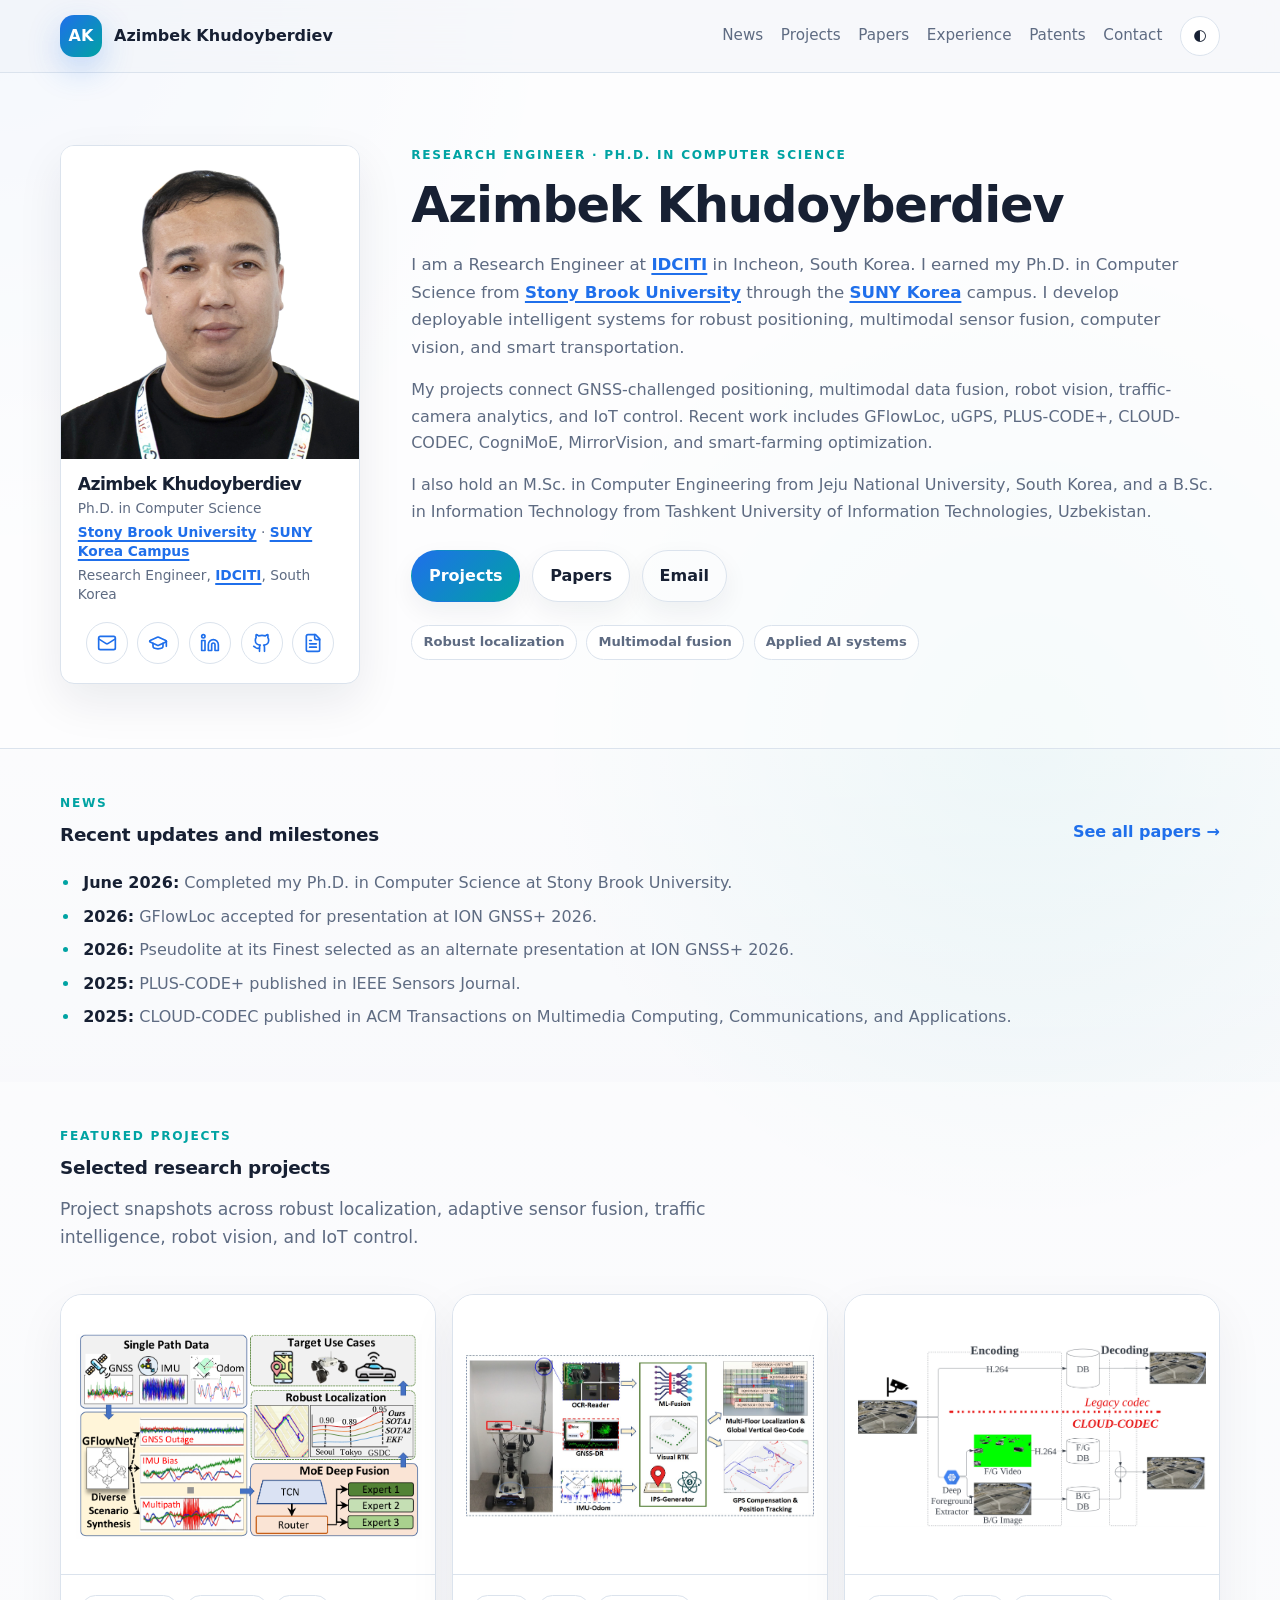
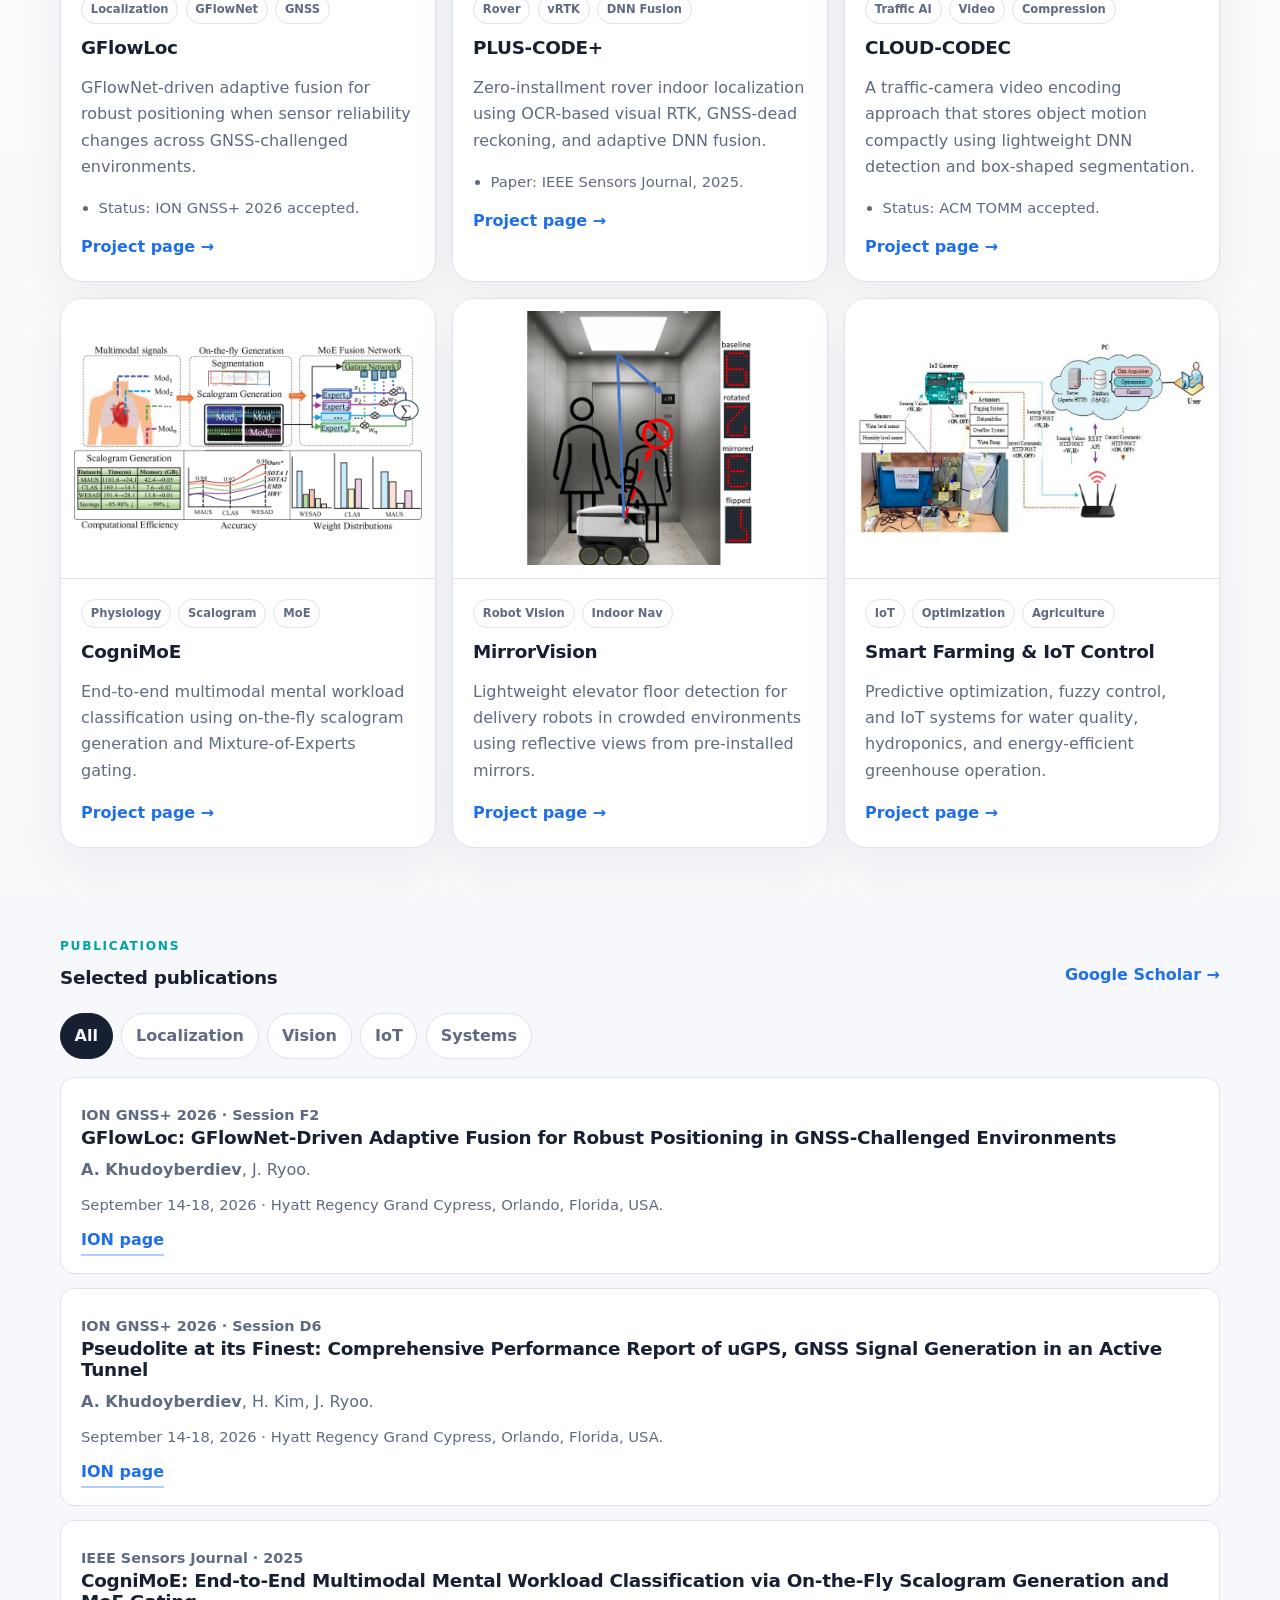
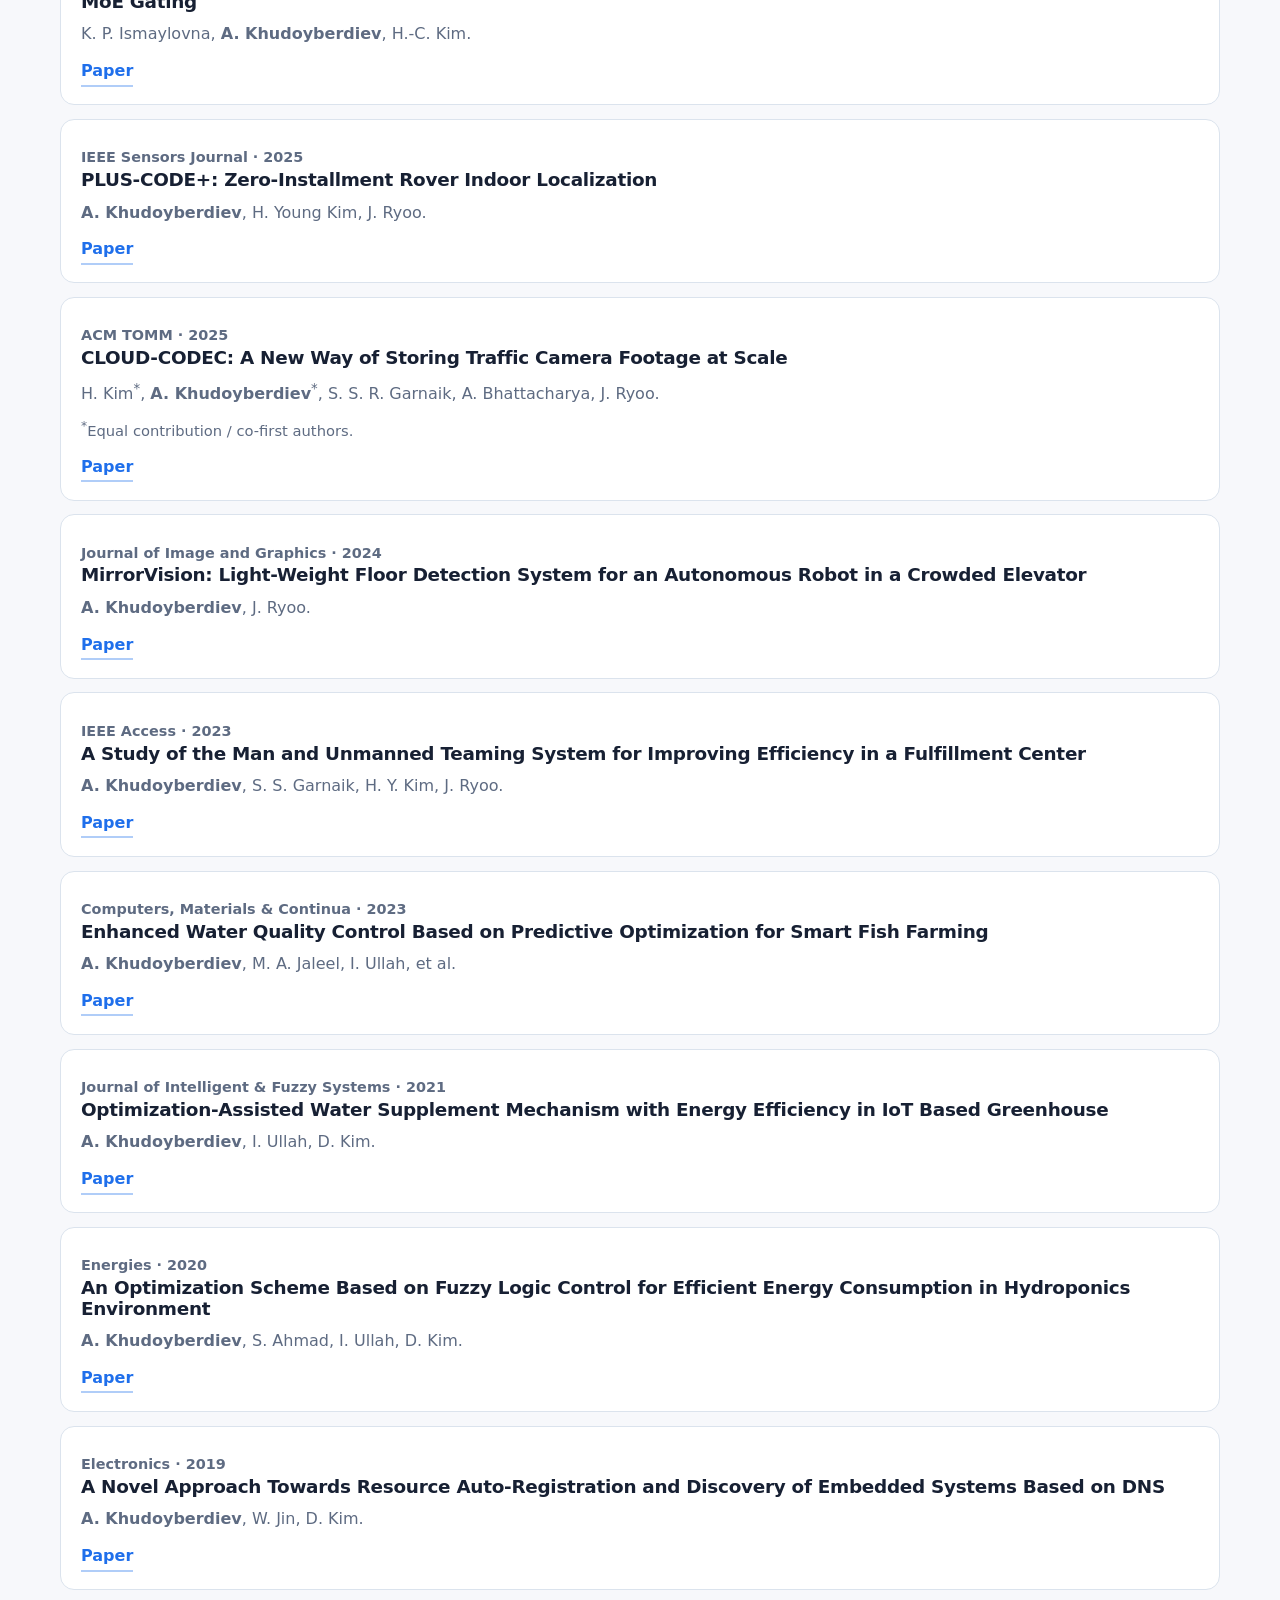
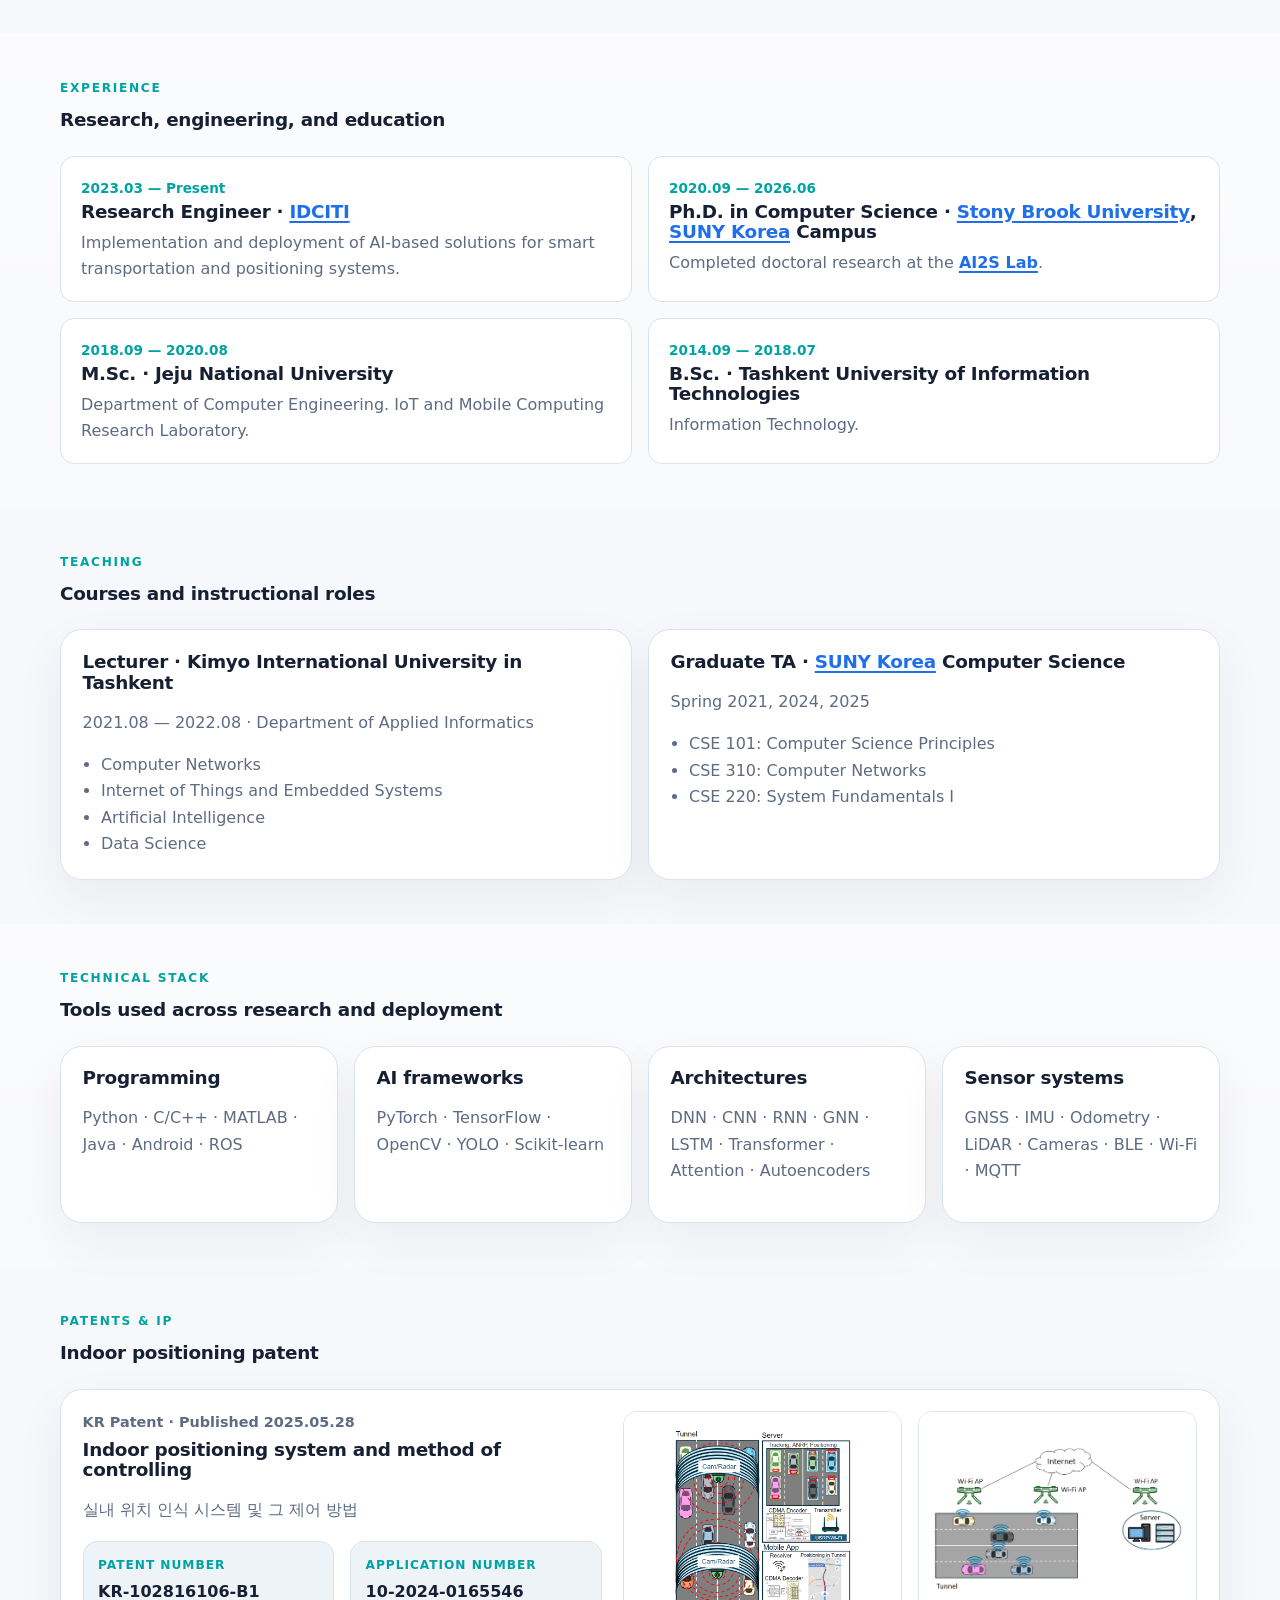
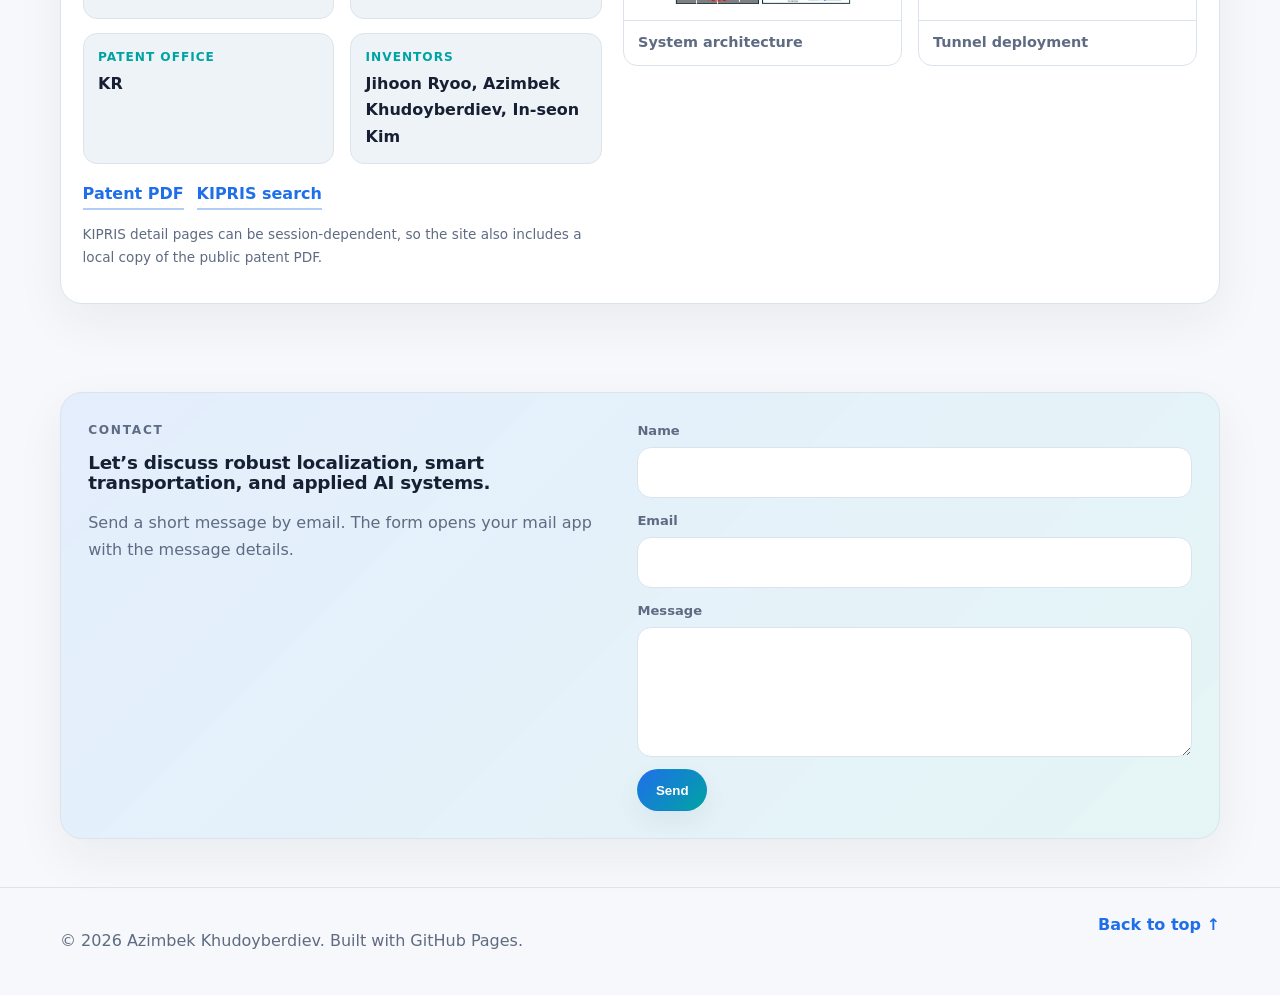
==== commit 15eb6e3c: "New update" ====
--- a/index.html
+++ b/index.html
@@ -124,26 +124,11 @@
         <a class="text-link" href="#publications">See all papers →</a>
       </div>
       <ul class="container news-list">
-        <li>
-          <time datetime="2026-06">2026.06</time>
-          <p>Completed my <strong>Ph.D. in Computer Science</strong> at Stony Brook University through the SUNY Korea campus.</p>
-        </li>
-        <li>
-          <time datetime="2026">2026</time>
-          <p><strong>GFlowLoc</strong> was accepted for presentation at ION GNSS+ 2026, Session F2.</p>
-        </li>
-        <li>
-          <time datetime="2026">2026</time>
-          <p><strong>Pseudolite at its Finest</strong> was selected as an alternate presentation at ION GNSS+ 2026, Session D6.</p>
-        </li>
-        <li>
-          <time datetime="2025">2025</time>
-          <p><strong>PLUS-CODE+: Zero-Installment Rover Indoor Localization</strong> was published in IEEE Sensors Journal.</p>
-        </li>
-        <li>
-          <time datetime="2025">2025</time>
-          <p><strong>CLOUD-CODEC: A New Way of Storing Traffic Camera Footage at Scale</strong> was published in ACM TOMM.</p>
-        </li>
+        <li><strong>June 2026:</strong> Completed my Ph.D. in Computer Science at Stony Brook University.</li>
+        <li><strong>2026:</strong> GFlowLoc accepted for presentation at ION GNSS+ 2026.</li>
+        <li><strong>2026:</strong> Pseudolite at its Finest selected as an alternate presentation at ION GNSS+ 2026.</li>
+        <li><strong>2025:</strong> PLUS-CODE+ published in IEEE Sensors Journal.</li>
+        <li><strong>2025:</strong> CLOUD-CODEC published in ACM Transactions on Multimedia Computing, Communications, and Applications.</li>
       </ul>
     </section>
 
--- a/assets/css/styles.css
+++ b/assets/css/styles.css
@@ -254,17 +254,9 @@
   border-radius: var(--radius);
   box-shadow: 0 18px 50px rgba(18, 31, 56, .06);
 }
-.news-list { list-style: none; padding: 0; }
-.news-list li {
-  display: grid;
-  grid-template-columns: 92px minmax(0, 1fr);
-  gap: 1rem;
-  padding: .85rem 0;
-  border-bottom: 1px solid var(--line);
-}
-.news-list li:first-child { border-top: 1px solid var(--line); }
-.news-list time { color: var(--brand-2); font-weight: 850; }
-.news-list p { margin: 0; color: var(--muted); }
+.news-list { margin-top: 0; margin-bottom: 0; padding-left: 1.25rem; }
+.news-list li { margin: .45rem 0; padding-left: .2rem; color: var(--muted); }
+.news-list li::marker { color: var(--brand-2); }
 .news-list strong { color: var(--text); }
 .research-card p, .project-body p, .teaching-card p, .skill-group p, .notice-card p, .patent-card p, .contact-card p { color: var(--muted); }
 .research-grid { grid-template-columns: repeat(4, 1fr); }
@@ -534,7 +526,6 @@
   .hero { padding-top: 70px; }
   .split-heading { align-items: start; flex-direction: column; }
   .research-grid, .project-grid, .teaching-grid, .skills-grid { grid-template-columns: 1fr; }
-  .news-list li { grid-template-columns: 76px minmax(0, 1fr); gap: .7rem; }
   .timeline { grid-template-columns: 1fr; }
   .patent-meta, .patent-figures { grid-template-columns: 1fr; }
   h1 { font-size: clamp(2.35rem, 12vw, 4rem); }
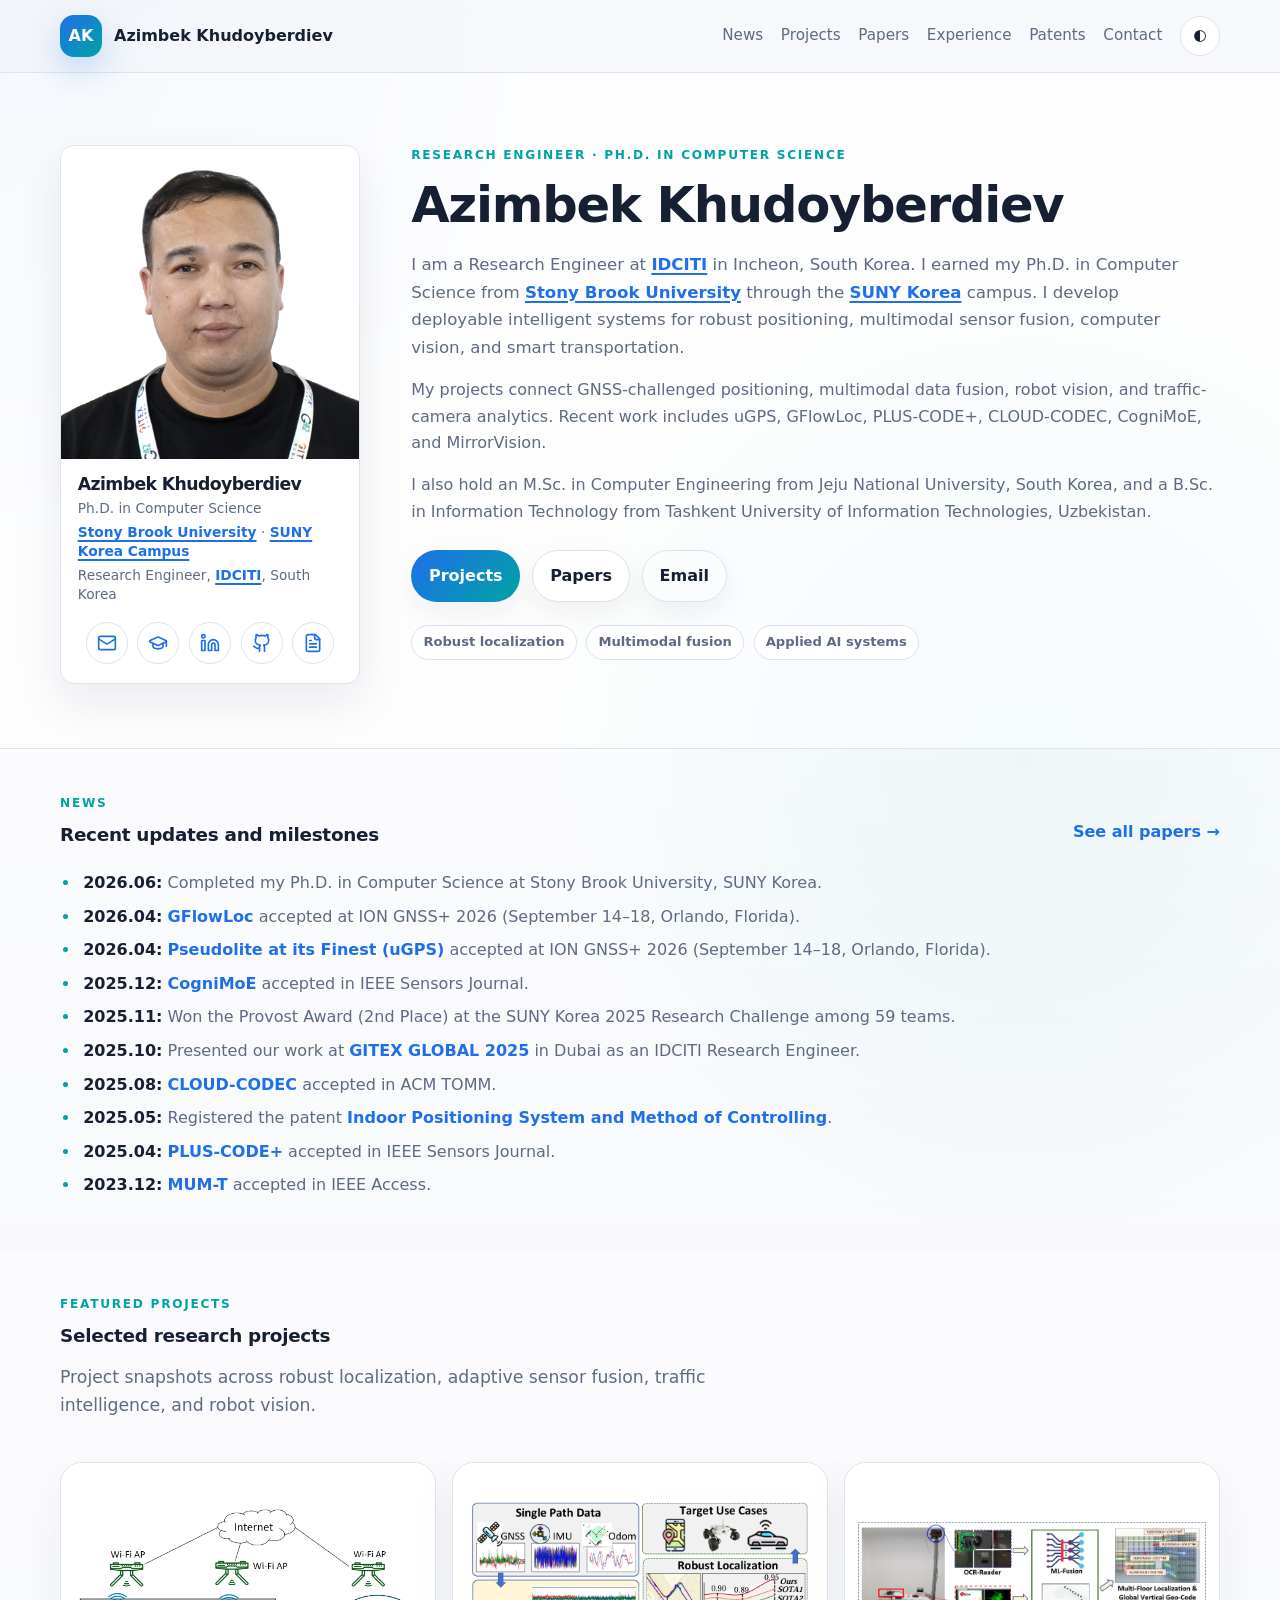
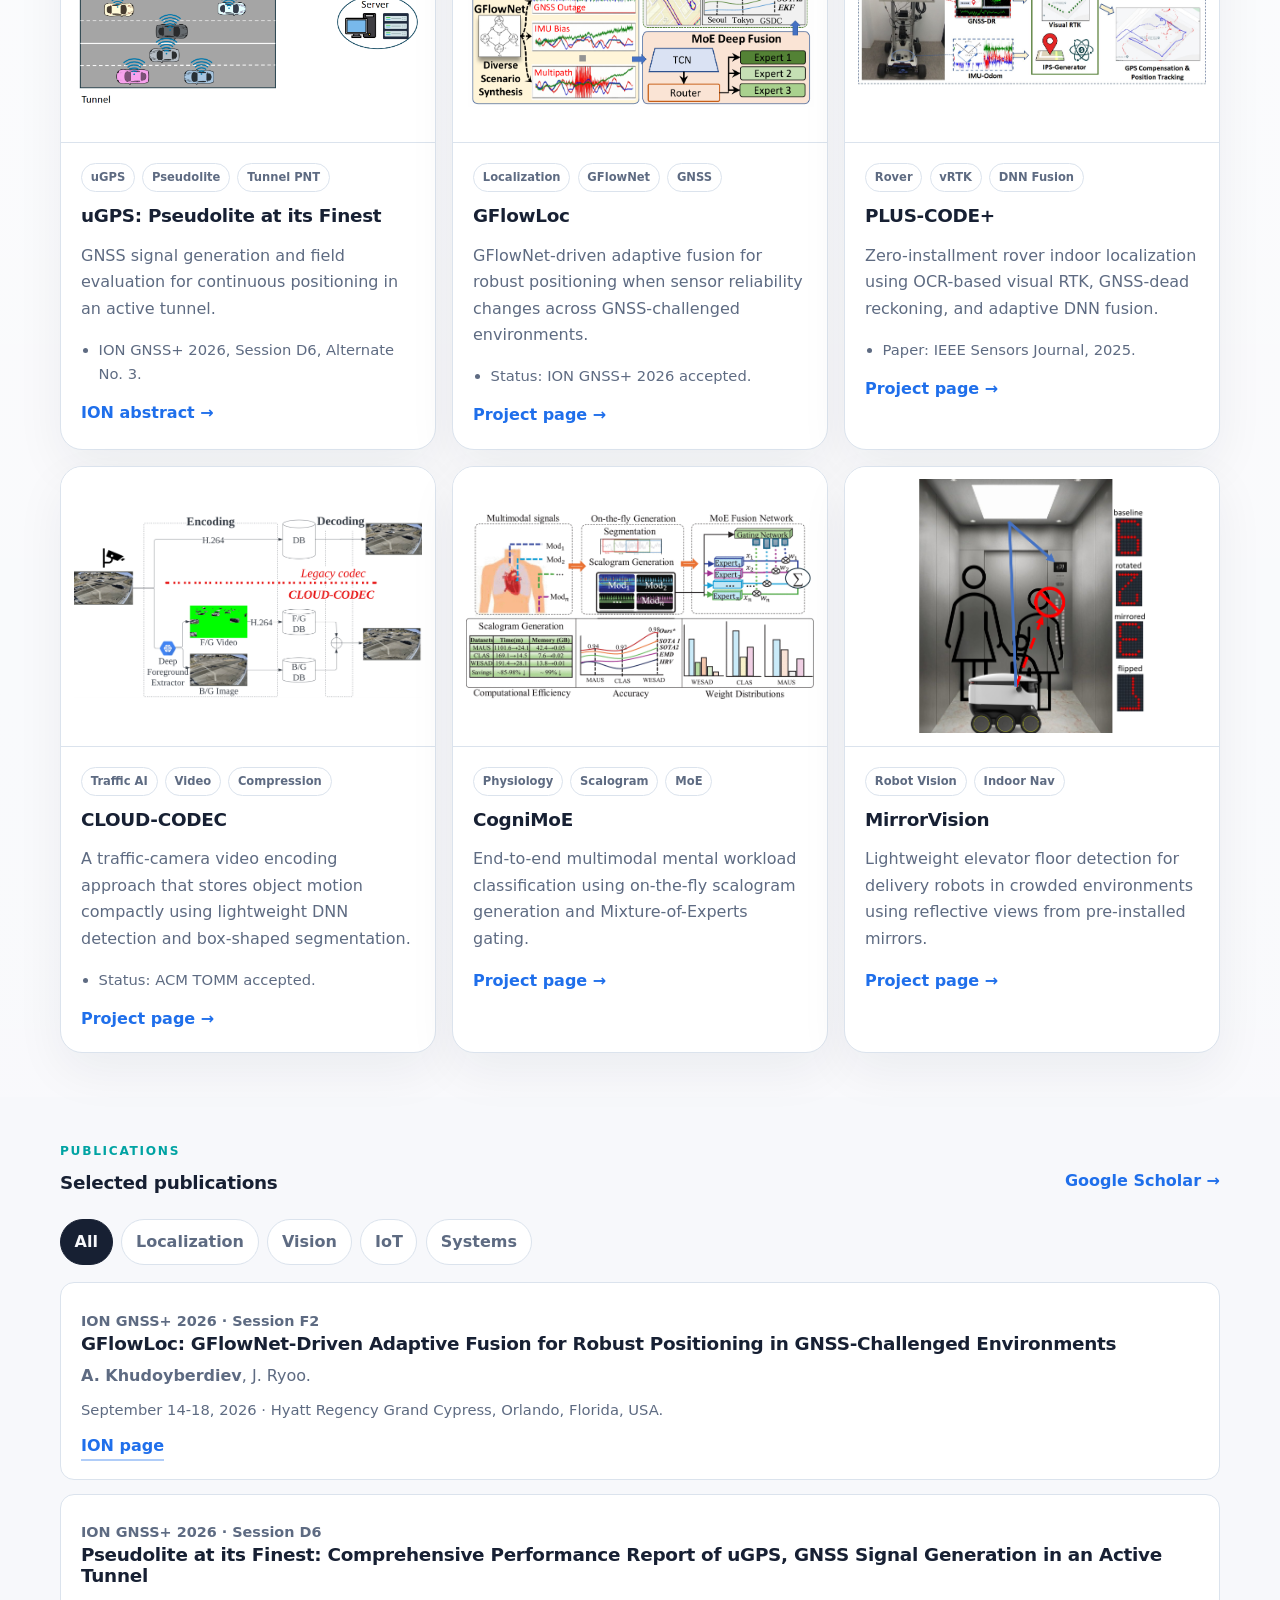
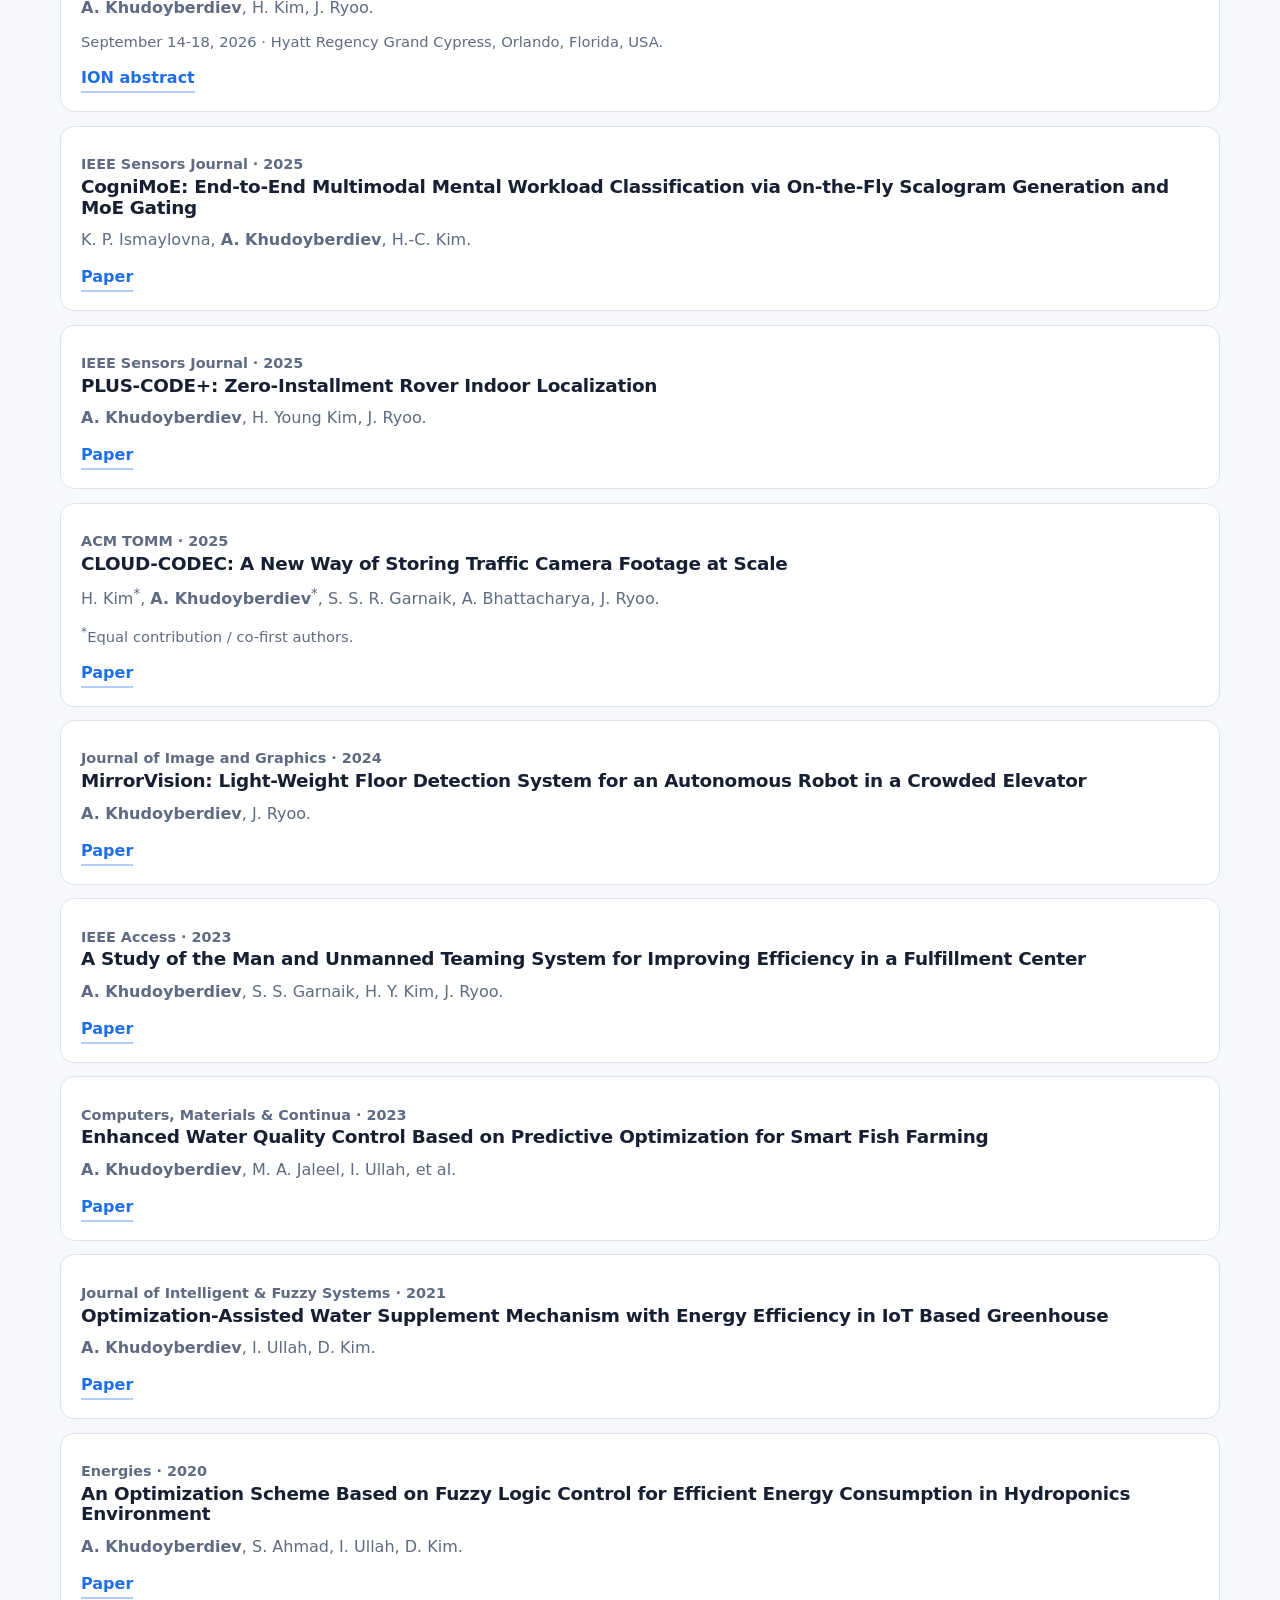
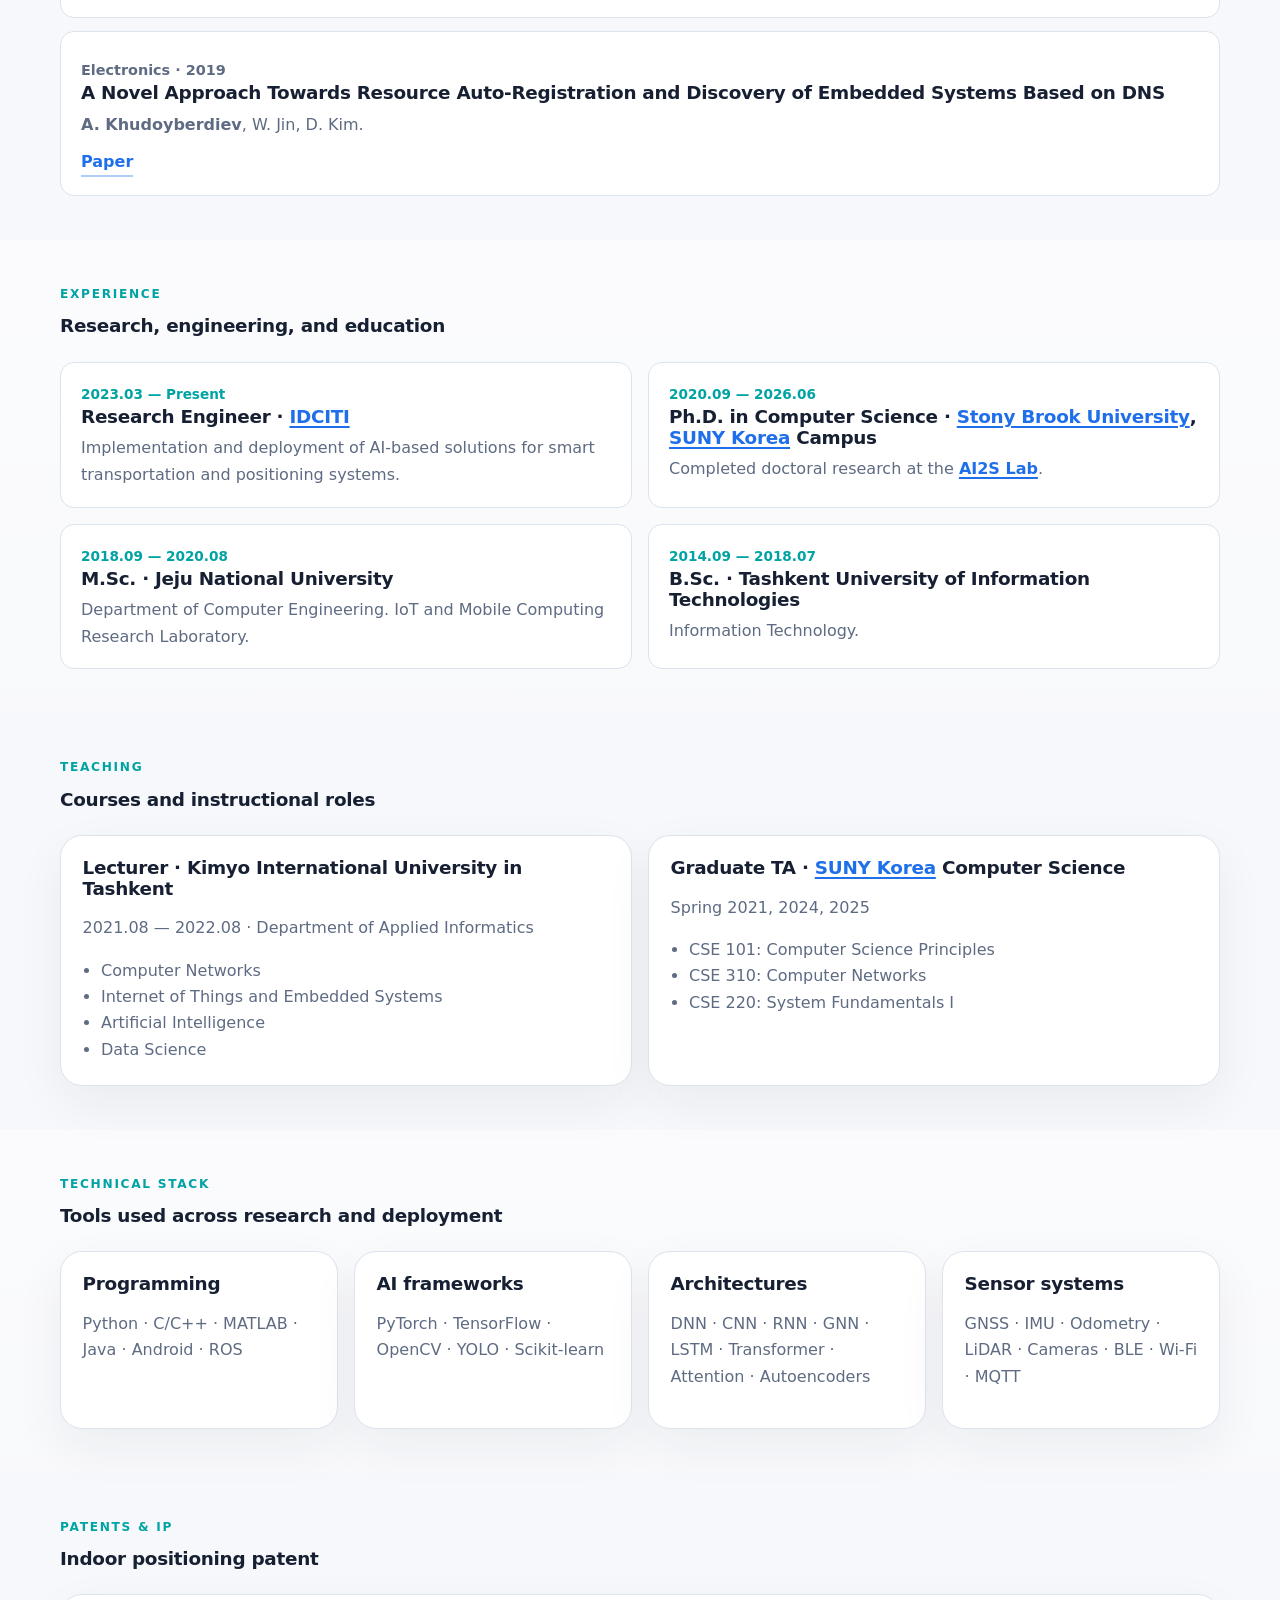
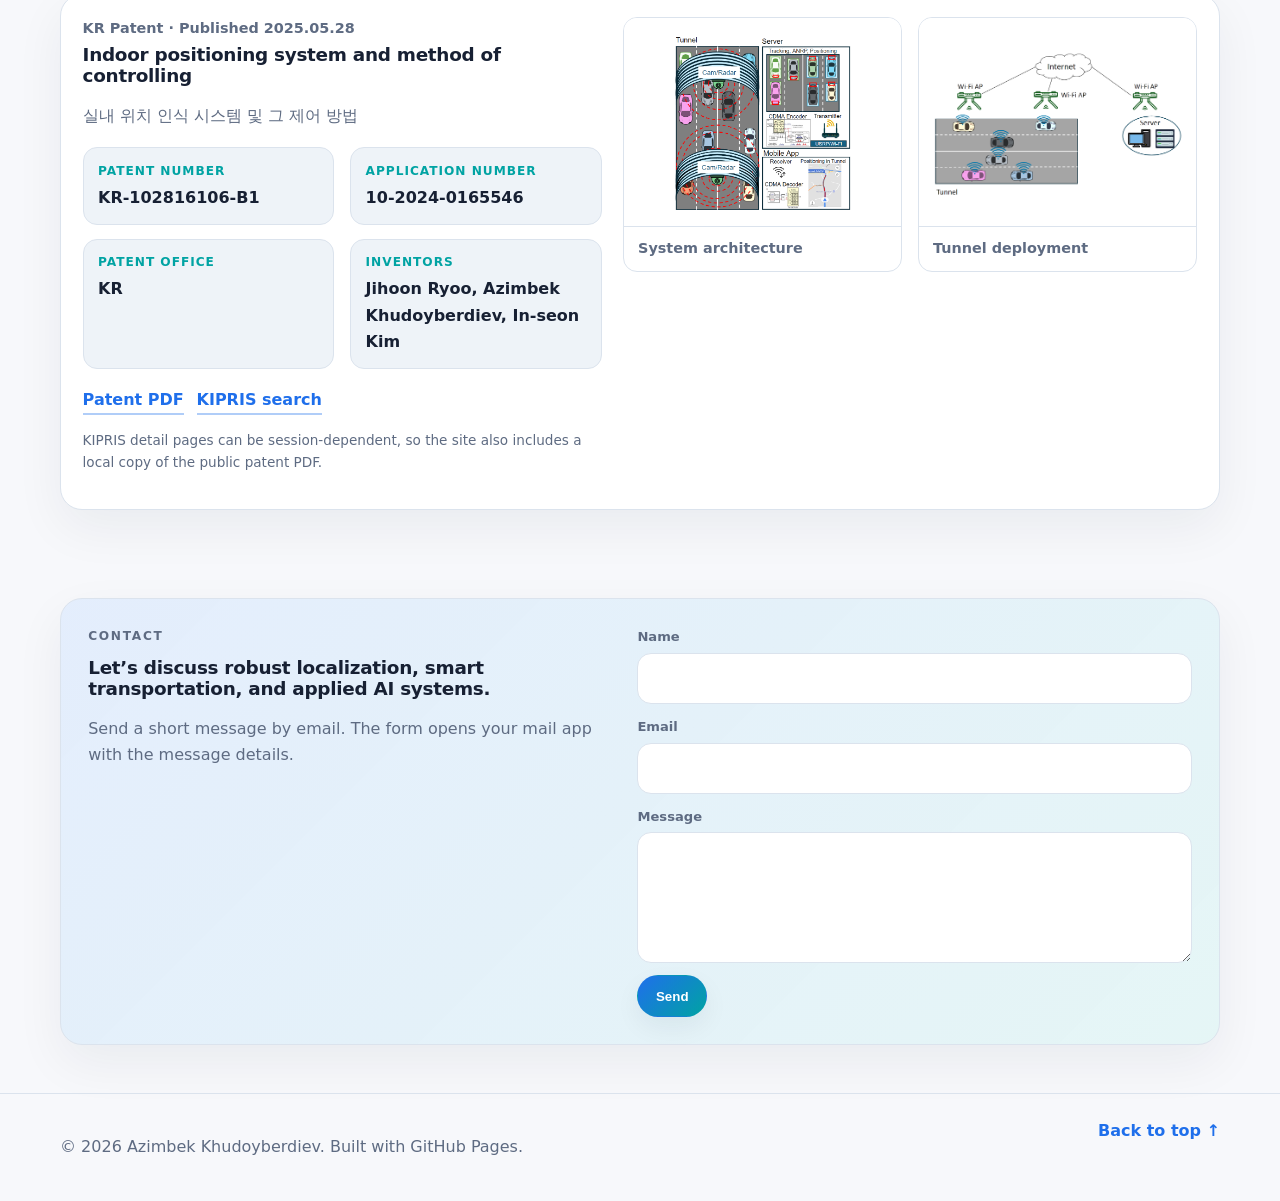
==== commit 06dc0588: "New update" ====
--- a/index.html
+++ b/index.html
@@ -65,7 +65,7 @@
             I am a Research Engineer at <a class="inline-link" href="https://idciti.com/" rel="noopener">IDCITI</a> in Incheon, South Korea. I earned my Ph.D. in Computer Science from <a class="inline-link" href="https://www.stonybrook.edu/" rel="noopener">Stony Brook University</a> through the <a class="inline-link" href="https://www.sunykorea.ac.kr/en/" rel="noopener">SUNY Korea</a> campus. I develop deployable intelligent systems for robust positioning, multimodal sensor fusion, computer vision, and smart transportation.
           </p>
           <p class="about-text">
-            My projects connect GNSS-challenged positioning, multimodal data fusion, robot vision, traffic-camera analytics, and IoT control. Recent work includes GFlowLoc, uGPS, PLUS-CODE+, CLOUD-CODEC, CogniMoE, MirrorVision, and smart-farming optimization.
+            My projects connect GNSS-challenged positioning, multimodal data fusion, robot vision, and traffic-camera analytics. Recent work includes uGPS, GFlowLoc, PLUS-CODE+, CLOUD-CODEC, CogniMoE, and MirrorVision.
           </p>
           <p class="about-text">
             I also hold an M.Sc. in Computer Engineering from Jeju National University, South Korea, and a B.Sc. in Information Technology from Tashkent University of Information Technologies, Uzbekistan.
@@ -124,11 +124,16 @@
         <a class="text-link" href="#publications">See all papers →</a>
       </div>
       <ul class="container news-list">
-        <li><strong>June 2026:</strong> Completed my Ph.D. in Computer Science at Stony Brook University.</li>
-        <li><strong>2026:</strong> GFlowLoc accepted for presentation at ION GNSS+ 2026.</li>
-        <li><strong>2026:</strong> Pseudolite at its Finest selected as an alternate presentation at ION GNSS+ 2026.</li>
-        <li><strong>2025:</strong> PLUS-CODE+ published in IEEE Sensors Journal.</li>
-        <li><strong>2025:</strong> CLOUD-CODEC published in ACM Transactions on Multimedia Computing, Communications, and Applications.</li>
+        <li><strong>2026.06:</strong> Completed my Ph.D. in Computer Science at Stony Brook University, SUNY Korea.</li>
+        <li><strong>2026.04:</strong> <a href="https://www.ion.org/gnss/abstracts.cfm?paperID=16864" rel="noopener">GFlowLoc</a> accepted at ION GNSS+ 2026 (September 14–18, Orlando, Florida).</li>
+        <li><strong>2026.04:</strong> <a href="https://www.ion.org/gnss/abstracts.cfm?paperID=16863" rel="noopener">Pseudolite at its Finest (uGPS)</a> accepted at ION GNSS+ 2026 (September 14–18, Orlando, Florida).</li>
+        <li><strong>2025.12:</strong> <a href="https://ieeexplore.ieee.org/stamp/stamp.jsp?arnumber=11298422" rel="noopener">CogniMoE</a> accepted in IEEE Sensors Journal.</li>
+        <li><strong>2025.11:</strong> Won the Provost Award (2nd Place) at the SUNY Korea 2025 Research Challenge among 59 teams.</li>
+        <li><strong>2025.10:</strong> Presented our work at <a href="https://www.gitex.com/media/gitex-global-2025-opens-landmark-45th-edition-uniting-policy-ai-and-enterprise-leaders-to-shape-the-intelligence-economy" rel="noopener">GITEX GLOBAL 2025</a> in Dubai as an IDCITI Research Engineer.</li>
+        <li><strong>2025.08:</strong> <a href="https://doi.org/10.1145/3744649" rel="noopener">CLOUD-CODEC</a> accepted in ACM TOMM.</li>
+        <li><strong>2025.05:</strong> Registered the patent <a href="assets/patents/KR-102816106-B1.pdf" rel="noopener">Indoor Positioning System and Method of Controlling</a>.</li>
+        <li><strong>2025.04:</strong> <a href="https://doi.org/10.1109/JSEN.2025.3561331" rel="noopener">PLUS-CODE+</a> accepted in IEEE Sensors Journal.</li>
+        <li><strong>2023.12:</strong> <a href="https://doi.org/10.1109/ACCESS.2023.3341396" rel="noopener">MUM-T</a> accepted in IEEE Access.</li>
       </ul>
     </section>
 
@@ -137,10 +142,25 @@
         <div>
           <p class="eyebrow">Featured projects</p>
           <h3>Selected research projects</h3>
-          <p class="section-intro compact">Project snapshots across robust localization, adaptive sensor fusion, traffic intelligence, robot vision, and IoT control.</p>
+          <p class="section-intro compact">Project snapshots across robust localization, adaptive sensor fusion, traffic intelligence, and robot vision.</p>
         </div>
       </div>
       <div class="container project-grid">
+        <article class="project-card featured">
+          <a class="project-media" href="https://www.ion.org/gnss/abstracts.cfm?paperID=16863" rel="noopener" aria-label="Open the uGPS abstract on the ION website">
+            <img src="assets/img/patents/deployment.png" alt="uGPS deployment for GNSS signal generation in a tunnel" />
+          </a>
+          <div class="project-body">
+            <div class="tag-row"><span>uGPS</span><span>Pseudolite</span><span>Tunnel PNT</span></div>
+            <h3><a href="https://www.ion.org/gnss/abstracts.cfm?paperID=16863" rel="noopener">uGPS: Pseudolite at its Finest</a></h3>
+            <p>GNSS signal generation and field evaluation for continuous positioning in an active tunnel.</p>
+            <ul class="mini-list">
+              <li>ION GNSS+ 2026, Session D6, Alternate No. 3.</li>
+            </ul>
+            <a class="text-link" href="https://www.ion.org/gnss/abstracts.cfm?paperID=16863" rel="noopener">ION abstract →</a>
+          </div>
+        </article>
+
         <article class="project-card featured">
           <a class="project-media" href="projects/gflowloc.html" aria-label="Open GFlowLoc project page">
             <img src="assets/img/projects/gflowloc.png" alt="GFlowLoc adaptive sensor fusion figure" />
@@ -210,17 +230,6 @@
           </div>
         </article>
 
-        <article class="project-card">
-          <a class="project-media" href="projects/smart-farming.html" aria-label="Open smart farming project page">
-            <img src="assets/img/projects/smart-farming.png" alt="Smart Farming and IoT control figure" />
-          </a>
-          <div class="project-body">
-            <div class="tag-row"><span>IoT</span><span>Optimization</span><span>Agriculture</span></div>
-            <h3><a href="projects/smart-farming.html">Smart Farming & IoT Control</a></h3>
-            <p>Predictive optimization, fuzzy control, and IoT systems for water quality, hydroponics, and energy-efficient greenhouse operation.</p>
-            <a class="text-link" href="projects/smart-farming.html">Project page →</a>
-          </div>
-        </article>
       </div>
     </section>
 
@@ -252,13 +261,13 @@
           <h3>Pseudolite at its Finest: Comprehensive Performance Report of uGPS, GNSS Signal Generation in an Active Tunnel</h3>
           <p><strong>A. Khudoyberdiev</strong>, H. Kim, J. Ryoo.</p>
           <p class="pub-note">September 14-18, 2026 · Hyatt Regency Grand Cypress, Orlando, Florida, USA.</p>
-          <div class="pub-links"><a href="https://www.ion.org/gnss/sessions.cfm?sessionID=2054" rel="noopener">ION page</a></div>
+          <div class="pub-links"><a href="https://www.ion.org/gnss/abstracts.cfm?paperID=16863" rel="noopener">ION abstract</a></div>
         </article>
         <article class="publication" data-tags="systems vision">
           <p class="pub-venue">IEEE Sensors Journal · 2025</p>
           <h3>CogniMoE: End-to-End Multimodal Mental Workload Classification via On-the-Fly Scalogram Generation and MoE Gating</h3>
           <p>K. P. Ismaylovna, <strong>A. Khudoyberdiev</strong>, H.-C. Kim.</p>
-          <div class="pub-links"><a href="https://doi.org/10.1109/JSEN.2025.3640827" rel="noopener">Paper</a></div>
+          <div class="pub-links"><a href="https://ieeexplore.ieee.org/stamp/stamp.jsp?arnumber=11298422" rel="noopener">Paper</a></div>
         </article>
         <article class="publication" data-tags="localization vision systems">
           <p class="pub-venue">IEEE Sensors Journal · 2025</p>
--- a/assets/css/styles.css
+++ b/assets/css/styles.css
@@ -258,6 +258,8 @@
 .news-list li { margin: .45rem 0; padding-left: .2rem; color: var(--muted); }
 .news-list li::marker { color: var(--brand-2); }
 .news-list strong { color: var(--text); }
+.news-list a { color: var(--brand); font-weight: 700; }
+.news-list a:hover { text-decoration: underline; text-underline-offset: 3px; }
 .research-card p, .project-body p, .teaching-card p, .skill-group p, .notice-card p, .patent-card p, .contact-card p { color: var(--muted); }
 .research-grid { grid-template-columns: repeat(4, 1fr); }
 .research-card { padding: 1.35rem; }
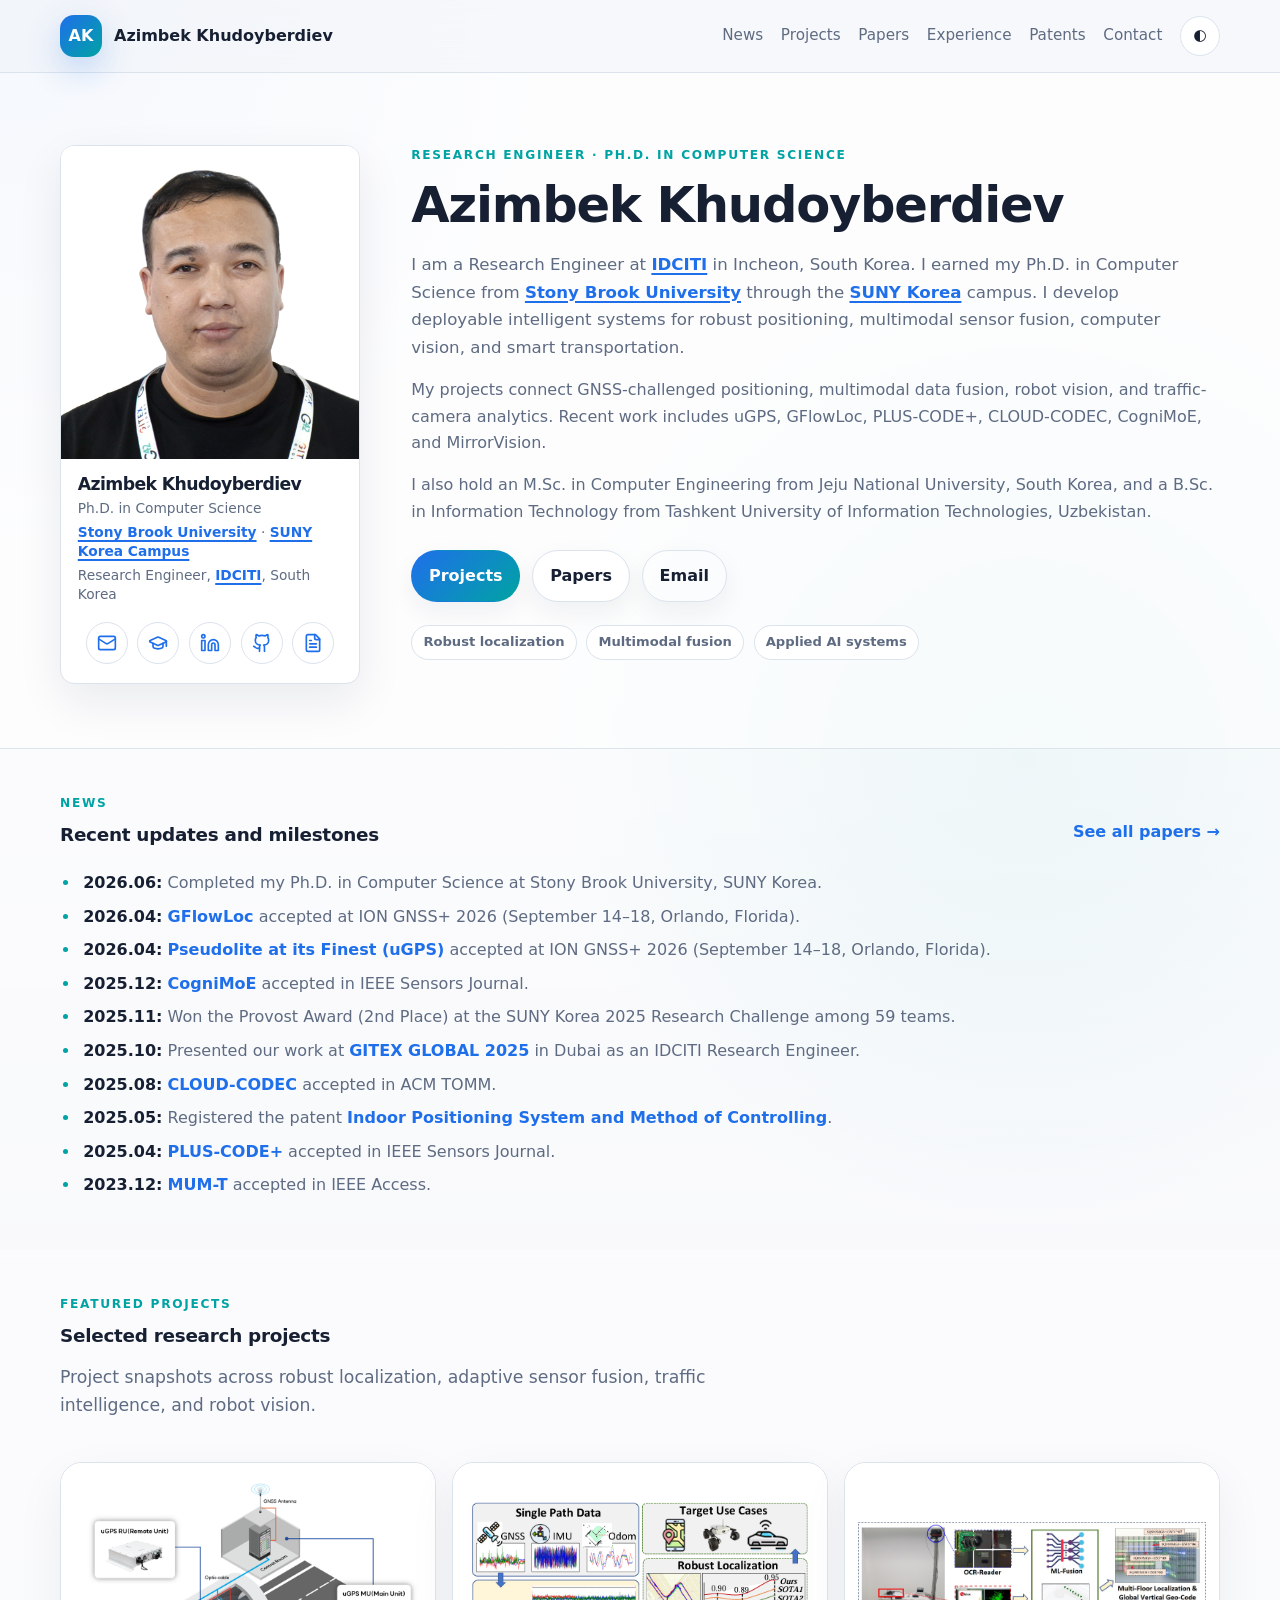
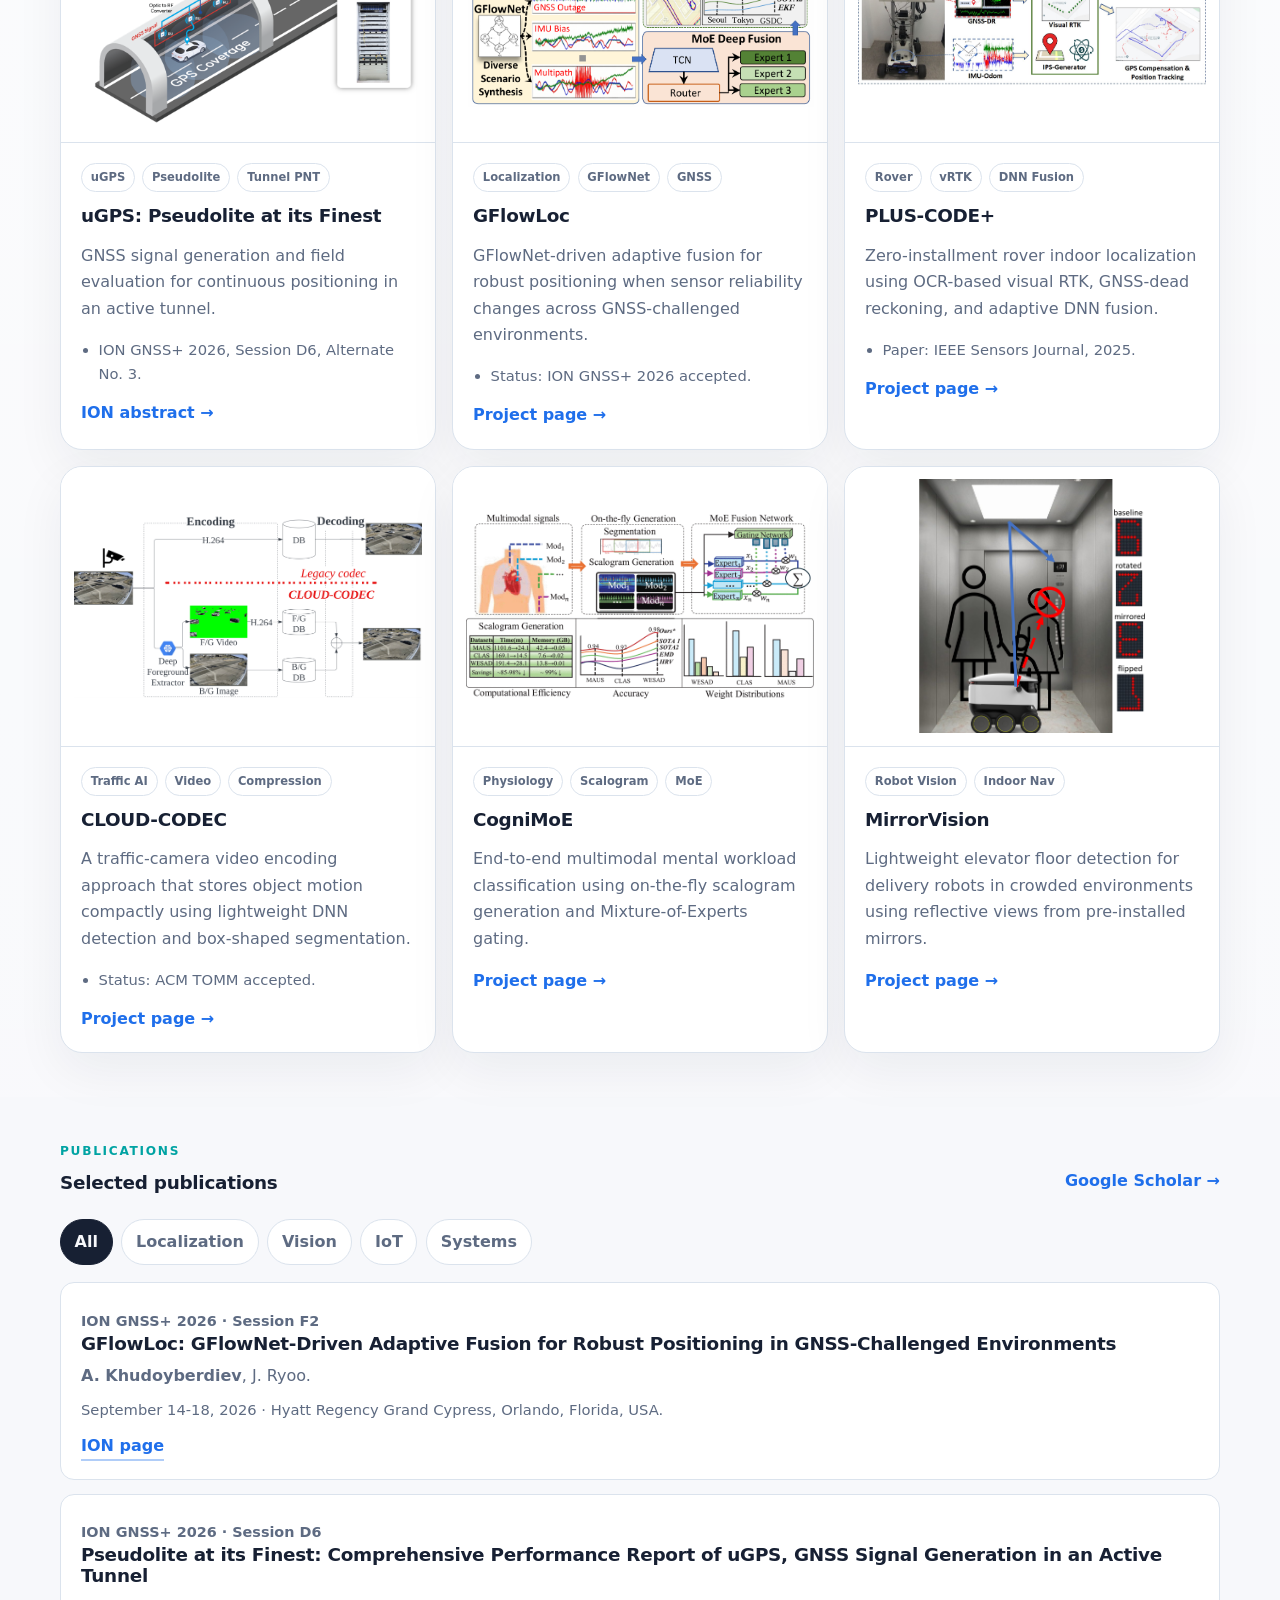
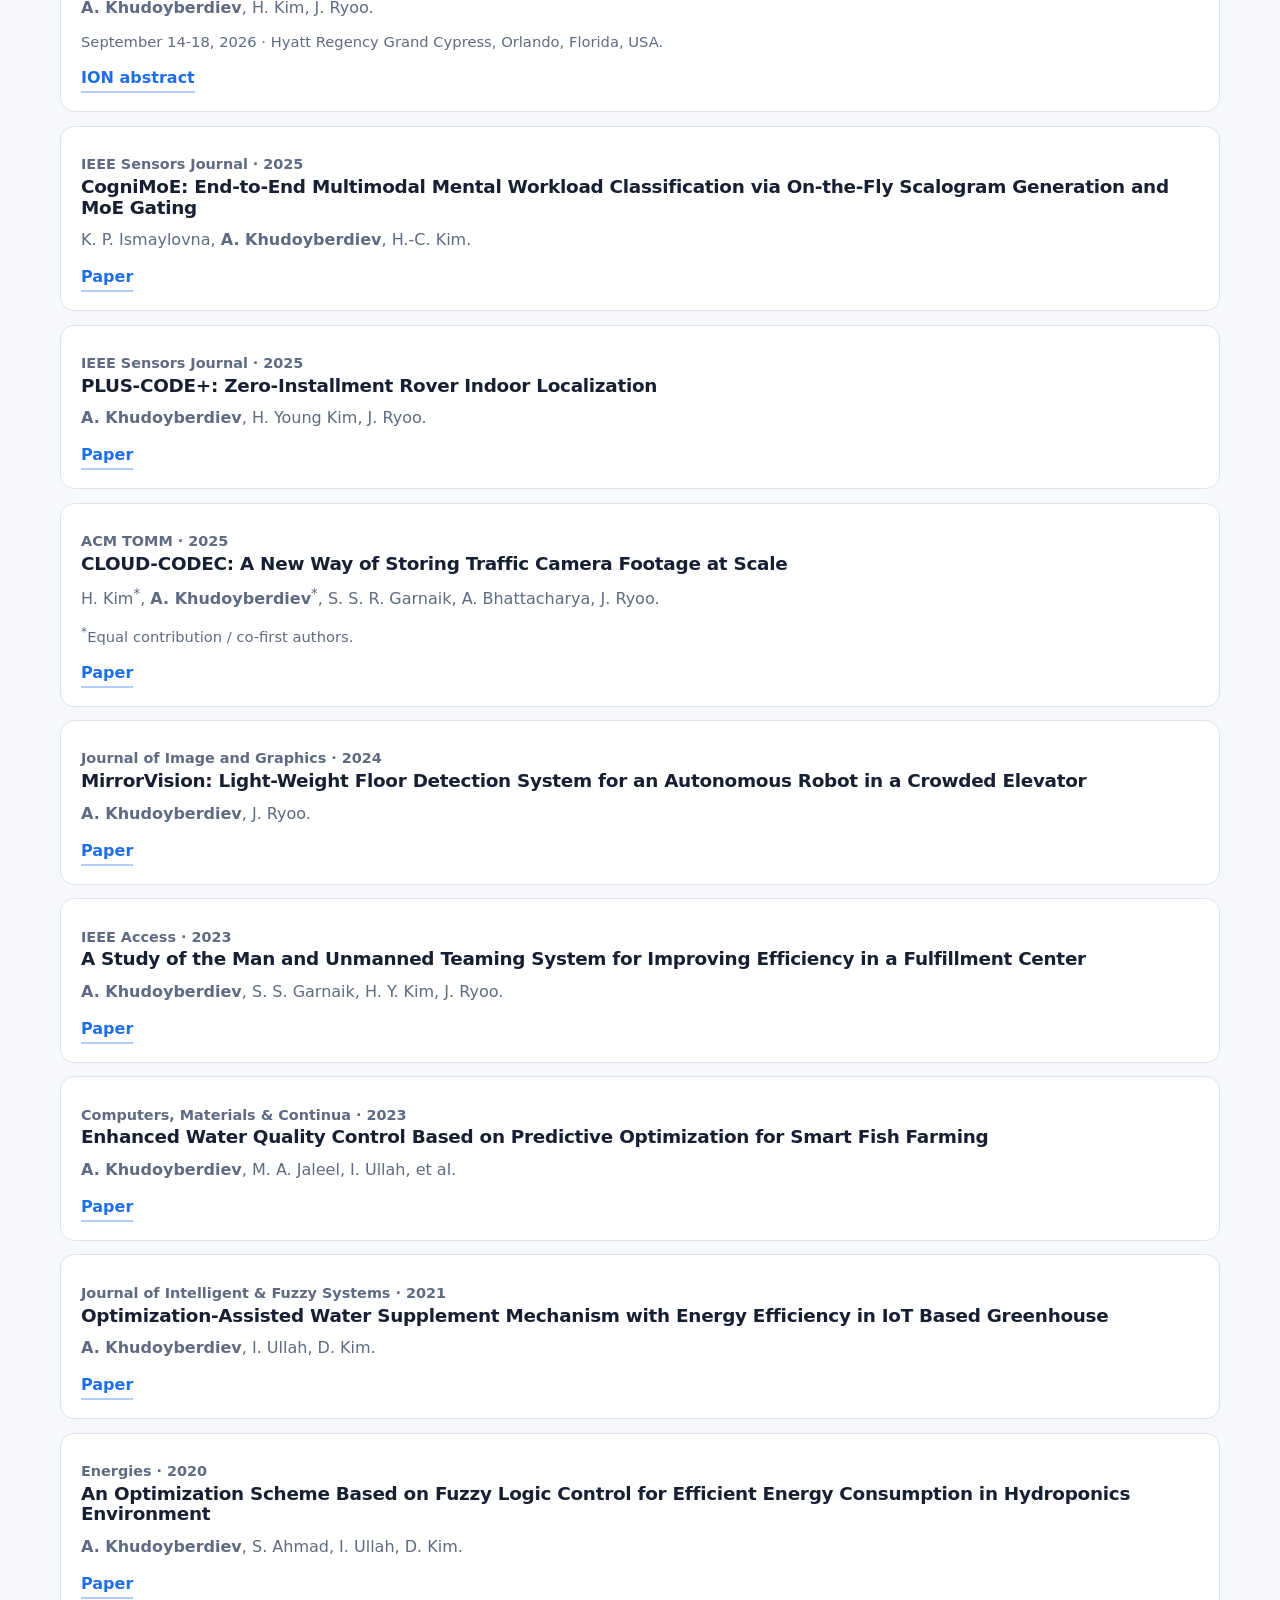
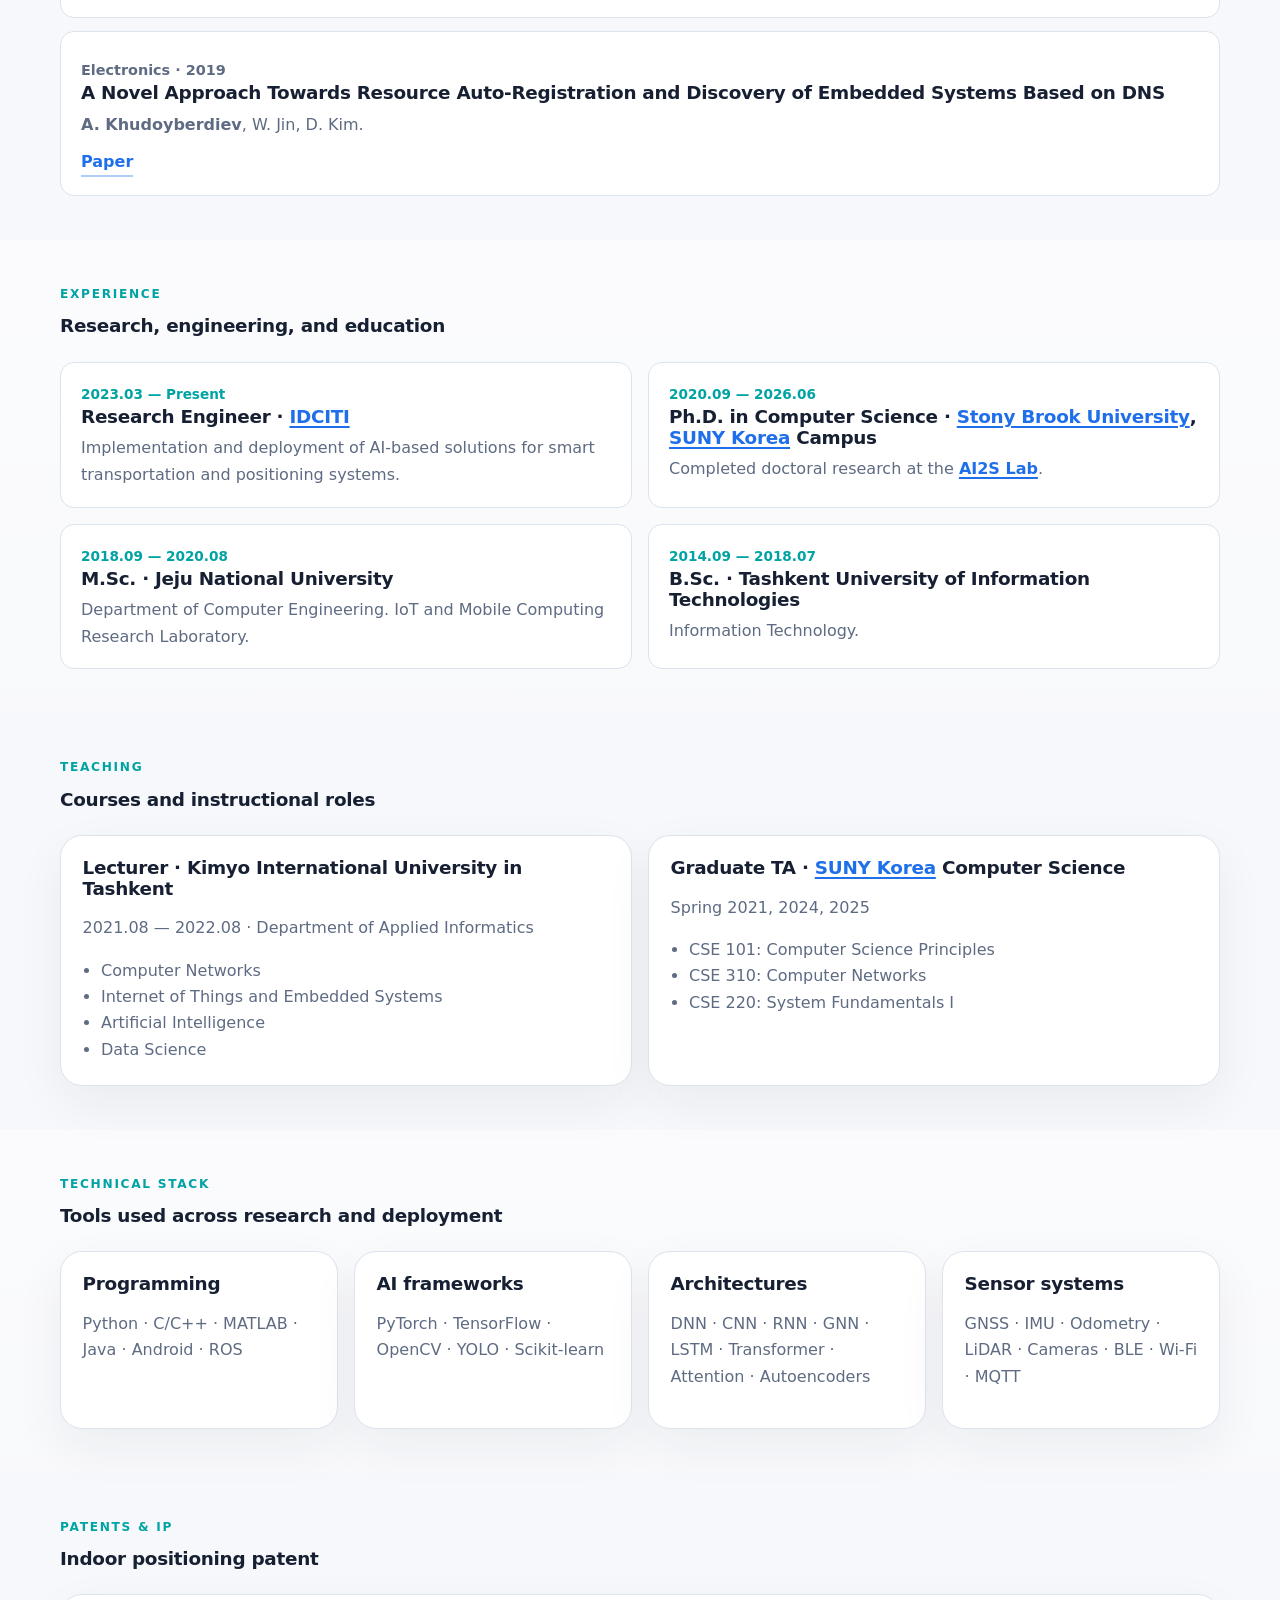
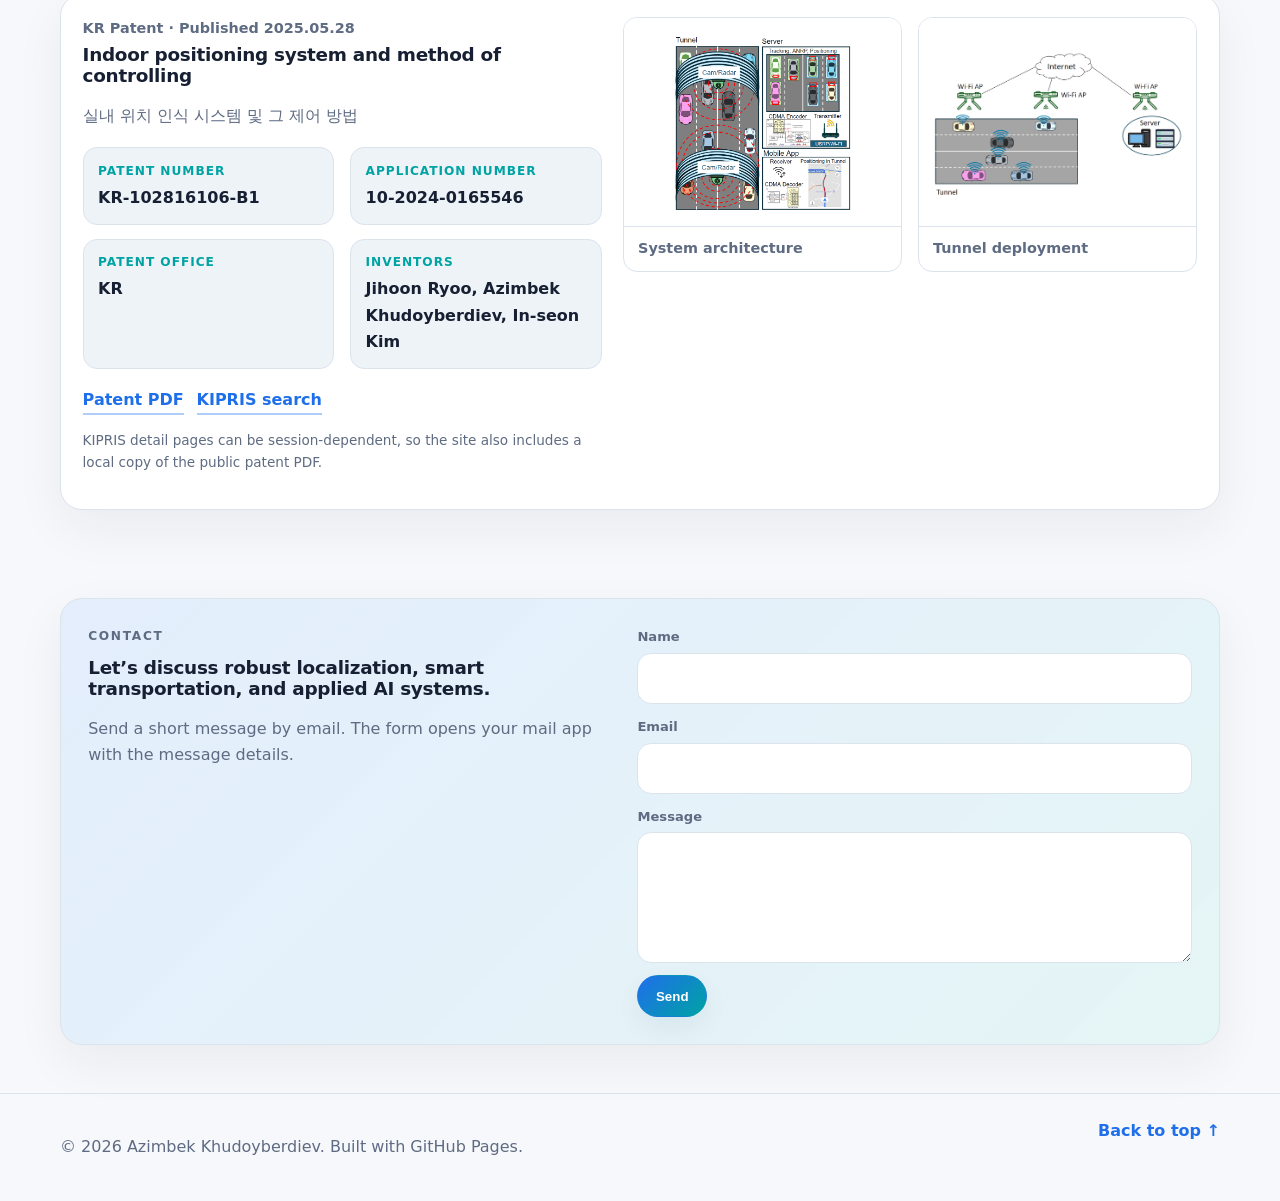
==== commit 74c42bda: "New update" ====
--- a/index.html
+++ b/index.html
@@ -148,7 +148,7 @@
       <div class="container project-grid">
         <article class="project-card featured">
           <a class="project-media" href="https://www.ion.org/gnss/abstracts.cfm?paperID=16863" rel="noopener" aria-label="Open the uGPS abstract on the ION website">
-            <img src="assets/img/patents/deployment.png" alt="uGPS deployment for GNSS signal generation in a tunnel" />
+            <img src="assets/img/projects/ugps.png" alt="uGPS architecture for GNSS signal generation in an active tunnel" />
           </a>
           <div class="project-body">
             <div class="tag-row"><span>uGPS</span><span>Pseudolite</span><span>Tunnel PNT</span></div>
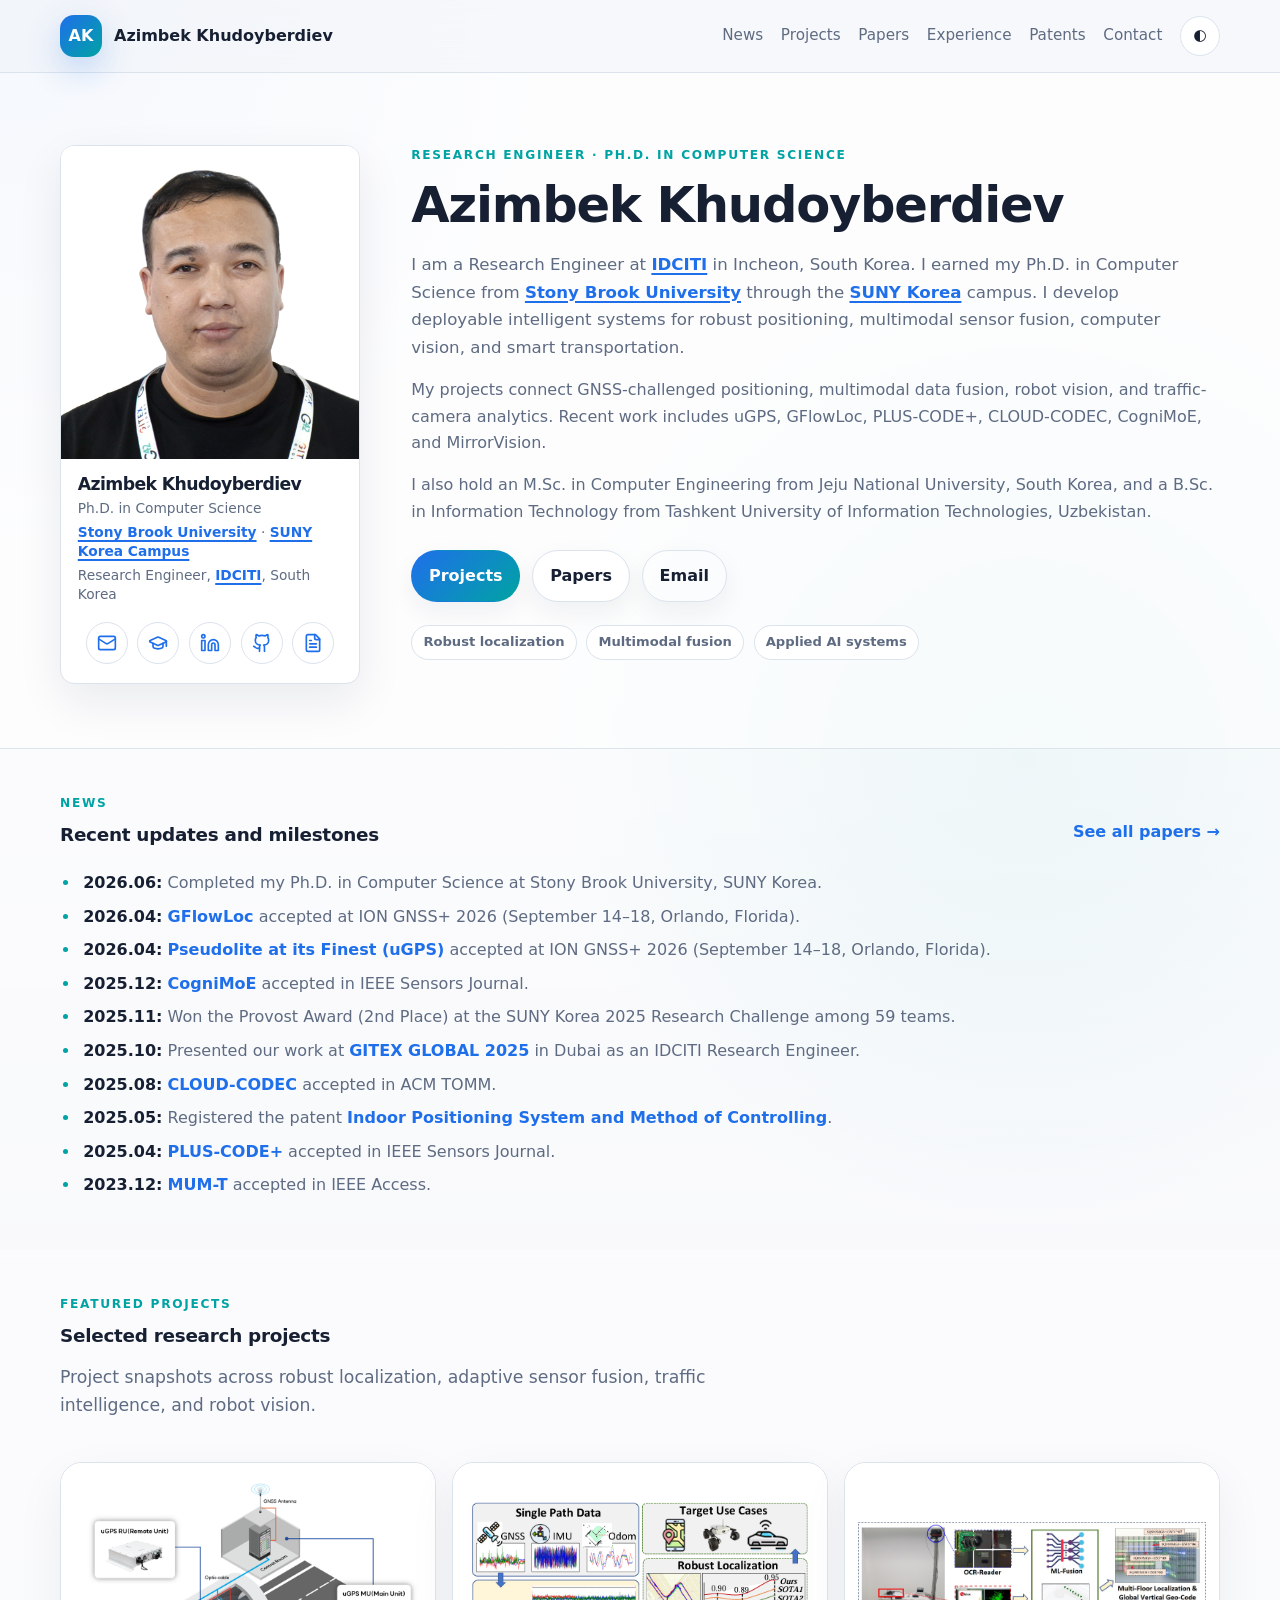
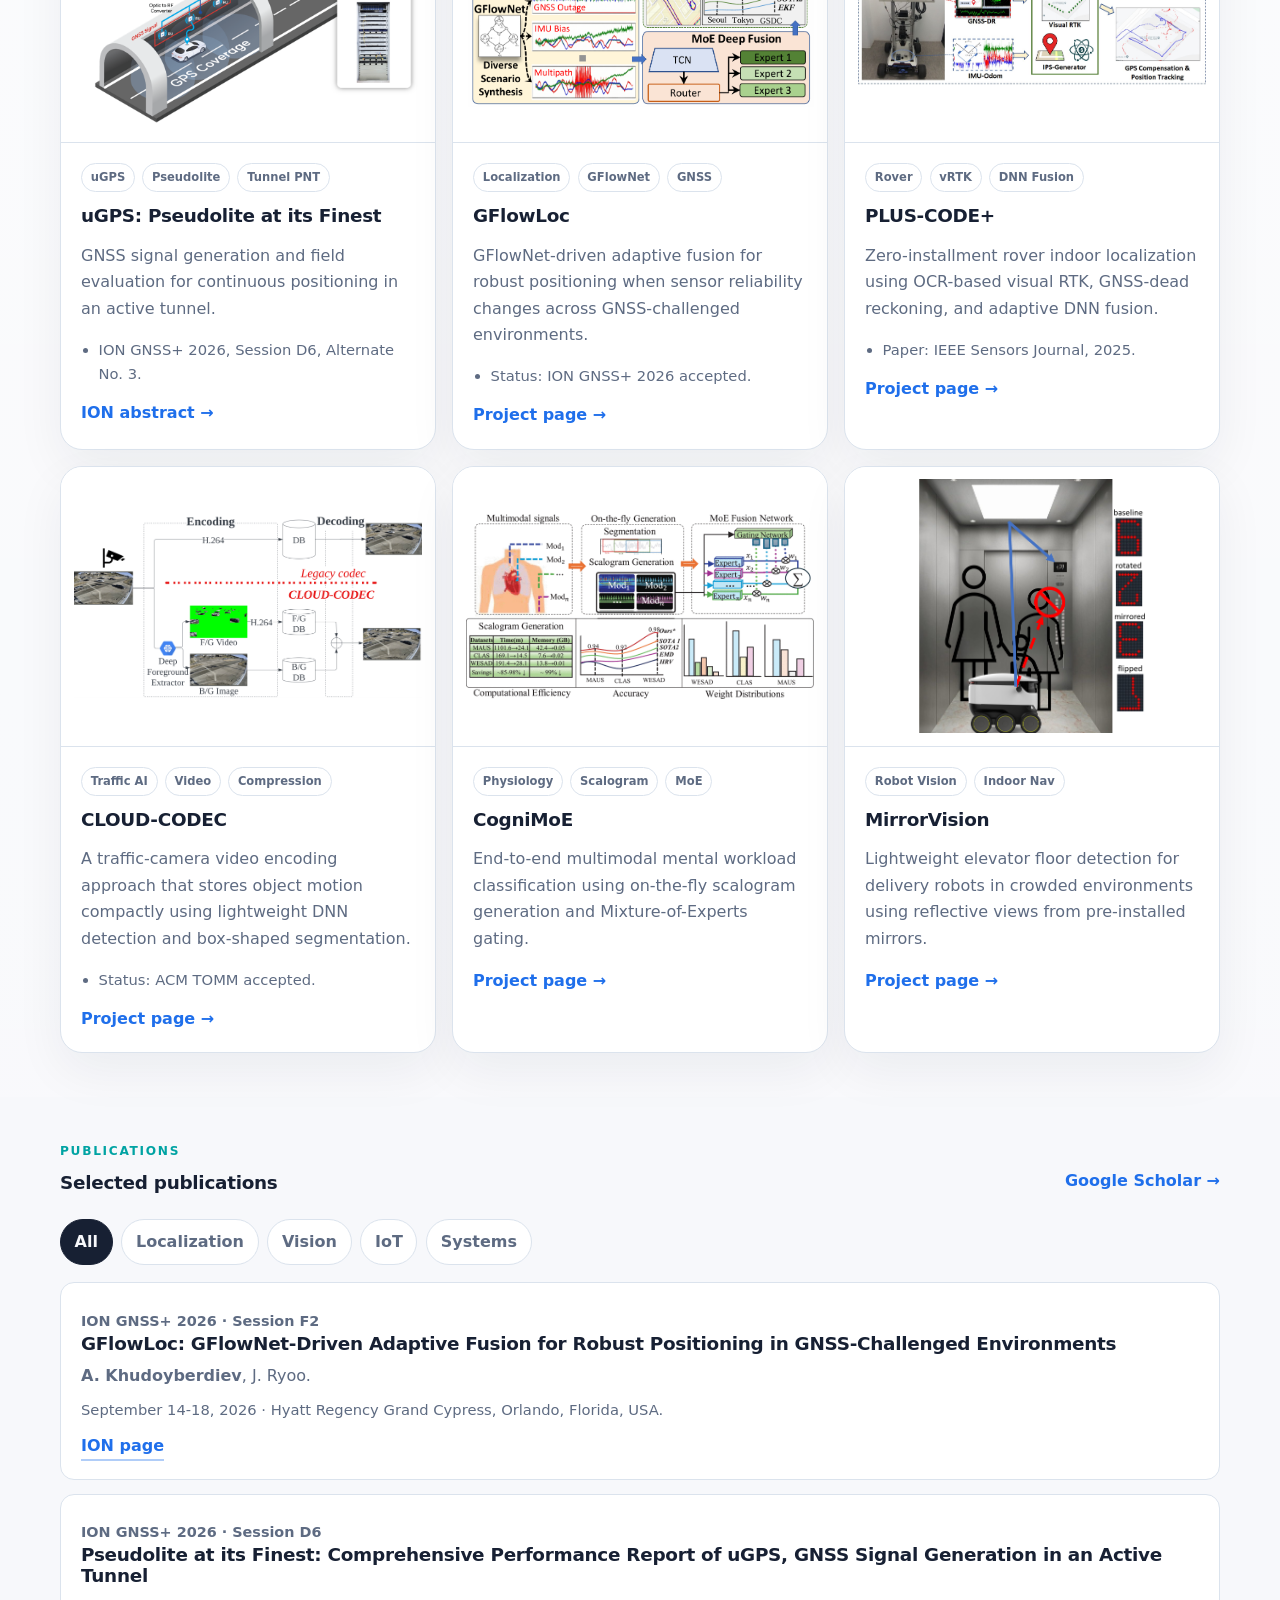
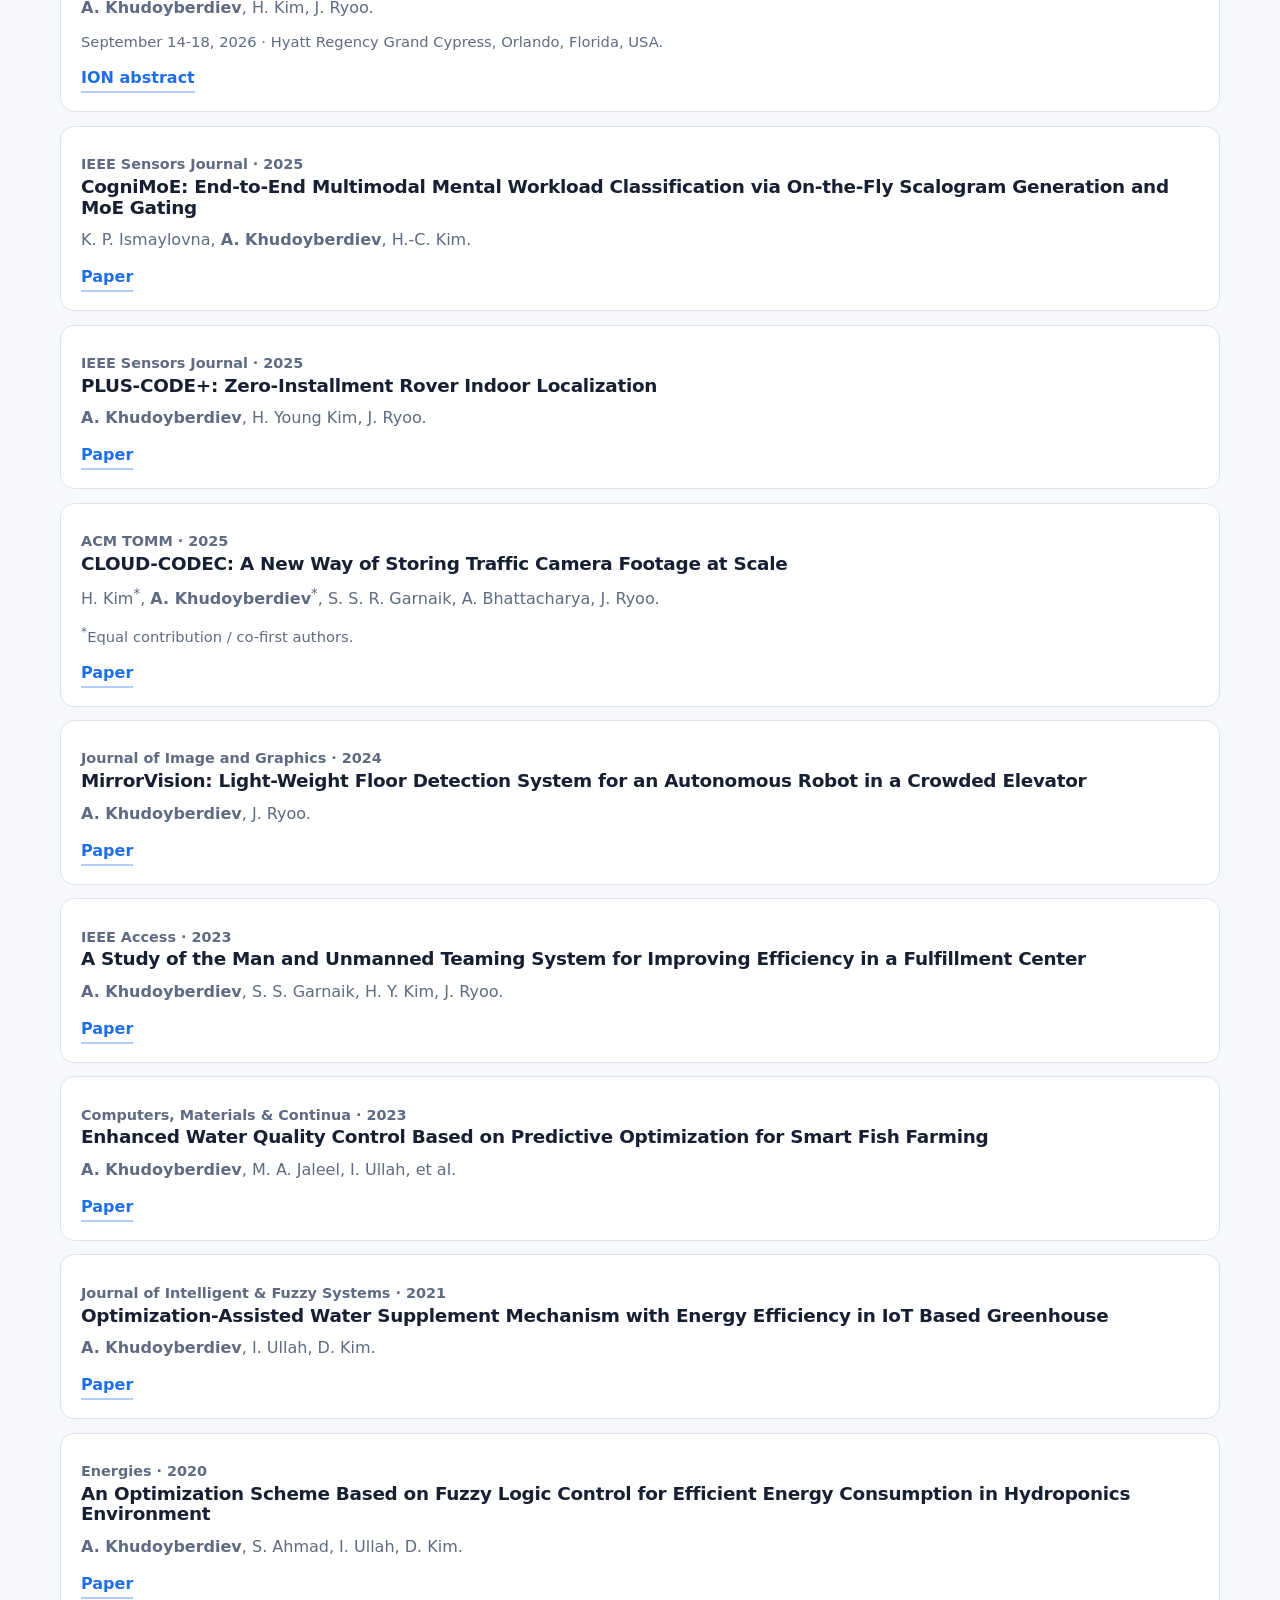
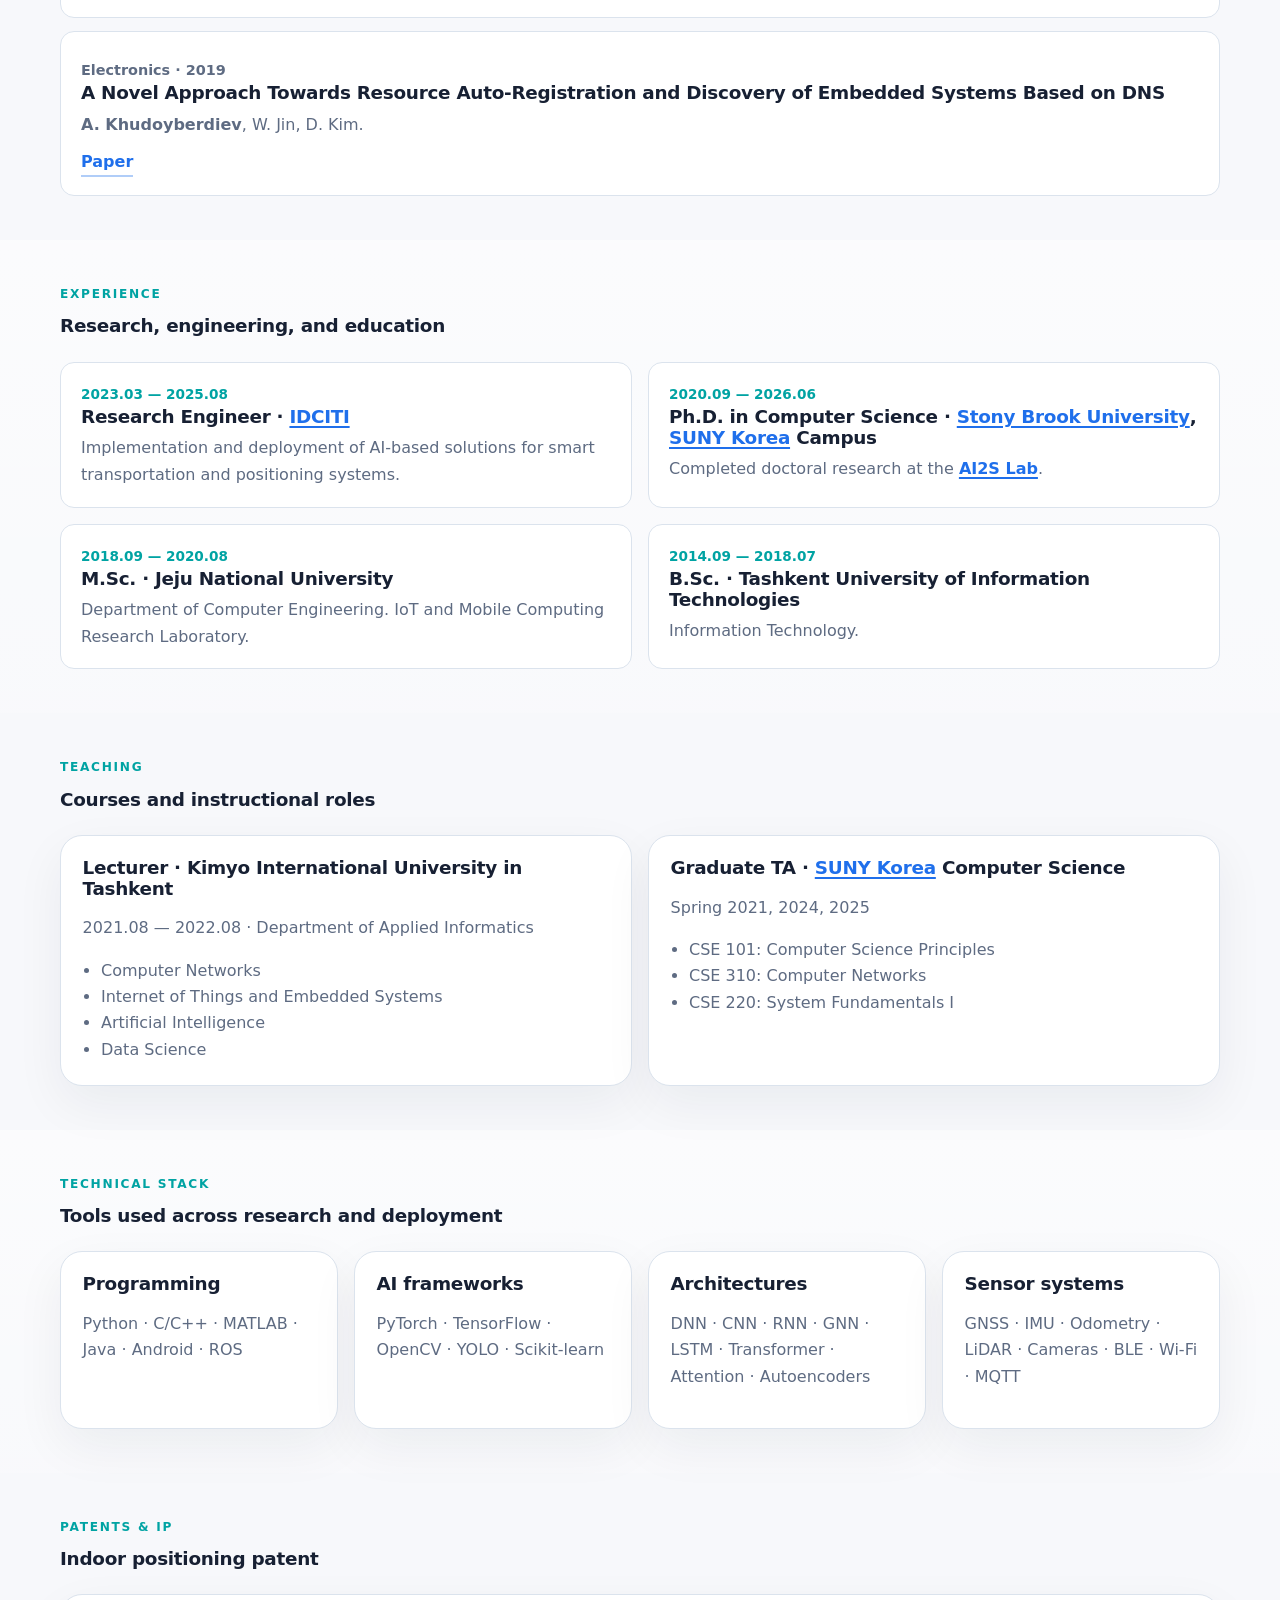
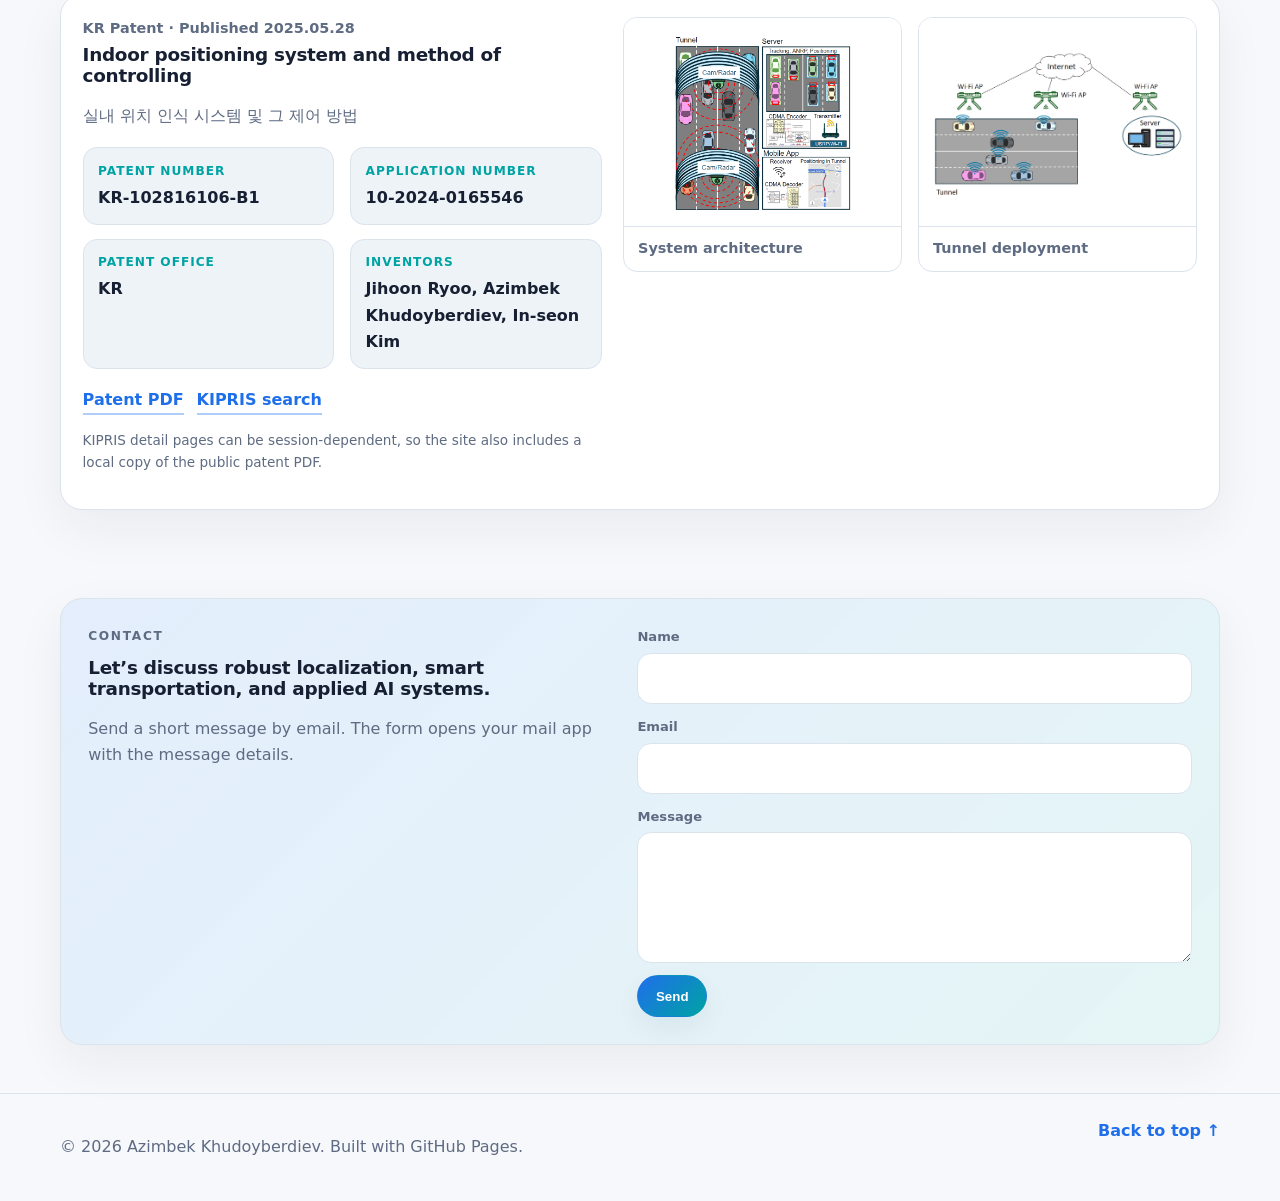
==== commit 39f67478: "New update" ====
--- a/index.html
+++ b/index.html
@@ -328,7 +328,7 @@
       </div>
       <div class="container timeline">
         <article>
-          <span>2023.03 — Present</span>
+          <span>2023.03 — 2025.08</span>
           <h3>Research Engineer · <a class="inline-link" href="https://idciti.com/" rel="noopener">IDCITI</a></h3>
           <p>Implementation and deployment of AI-based solutions for smart transportation and positioning systems.</p>
         </article>
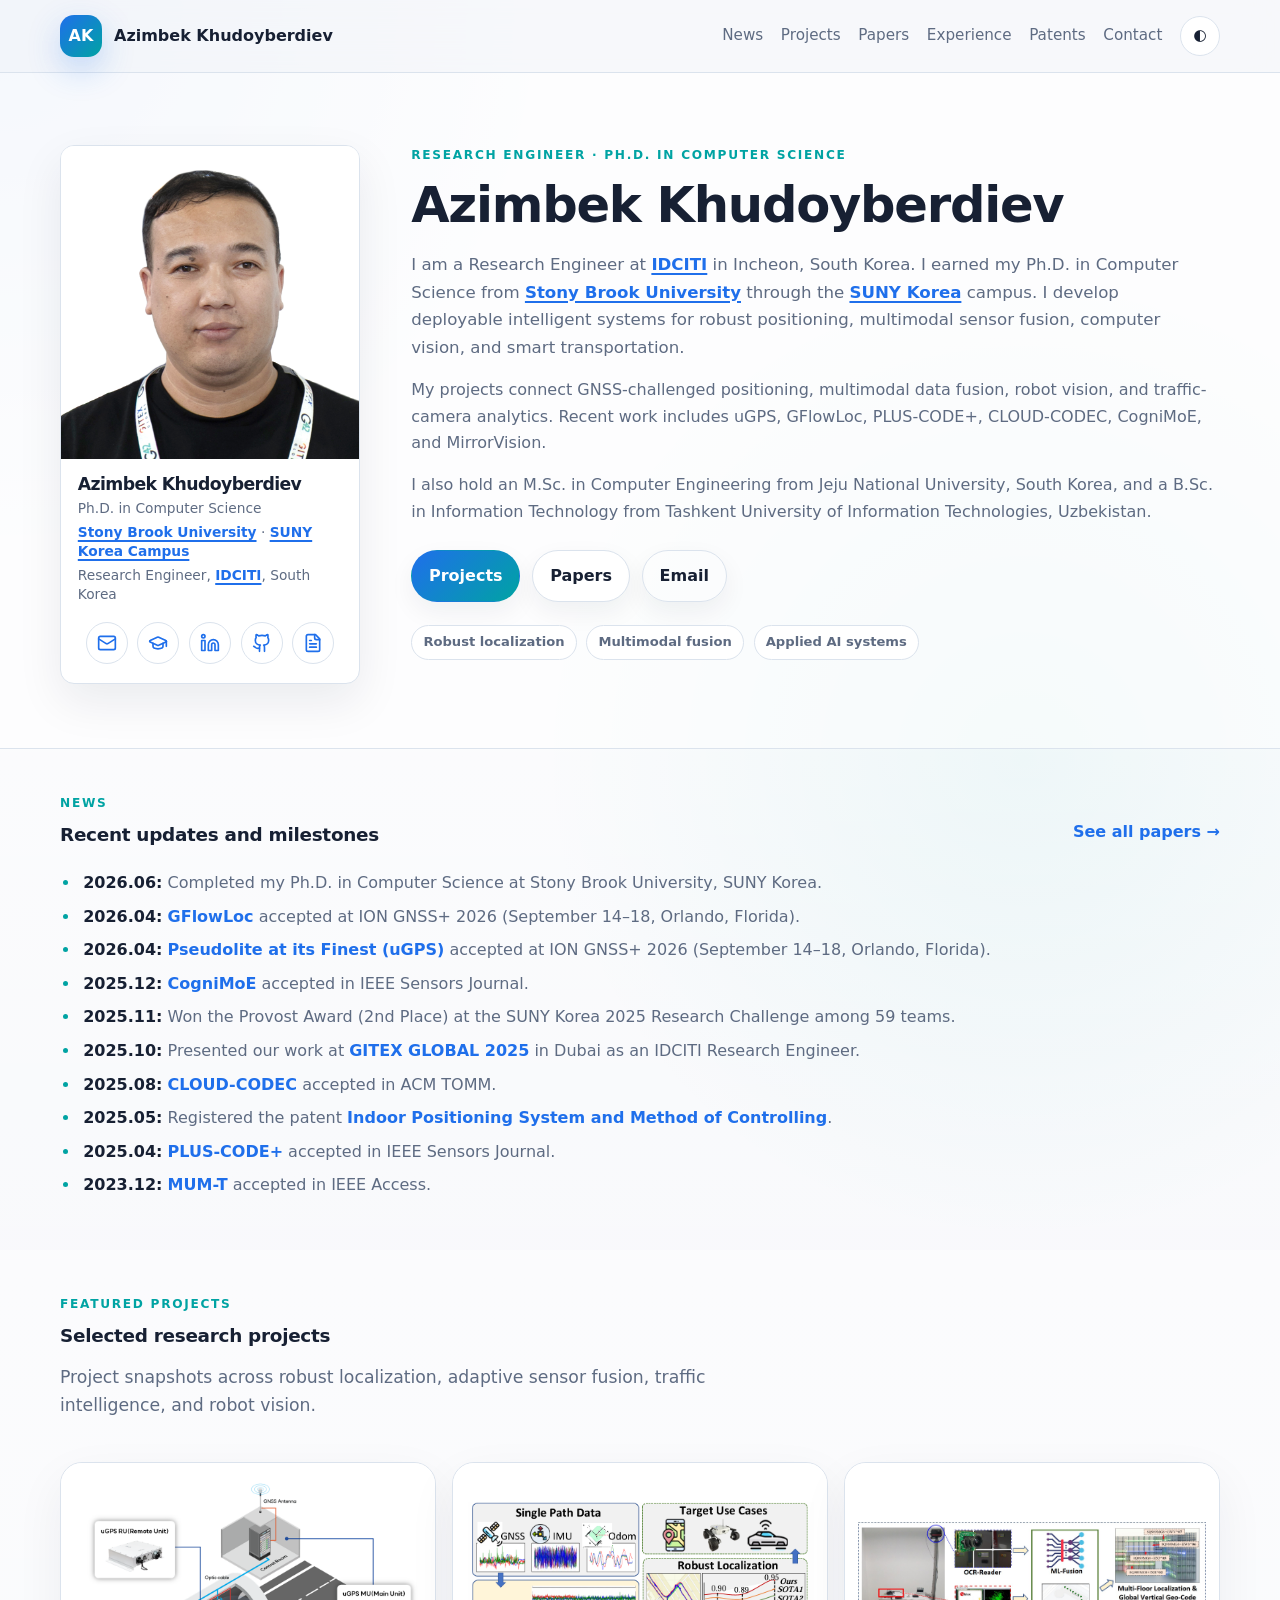
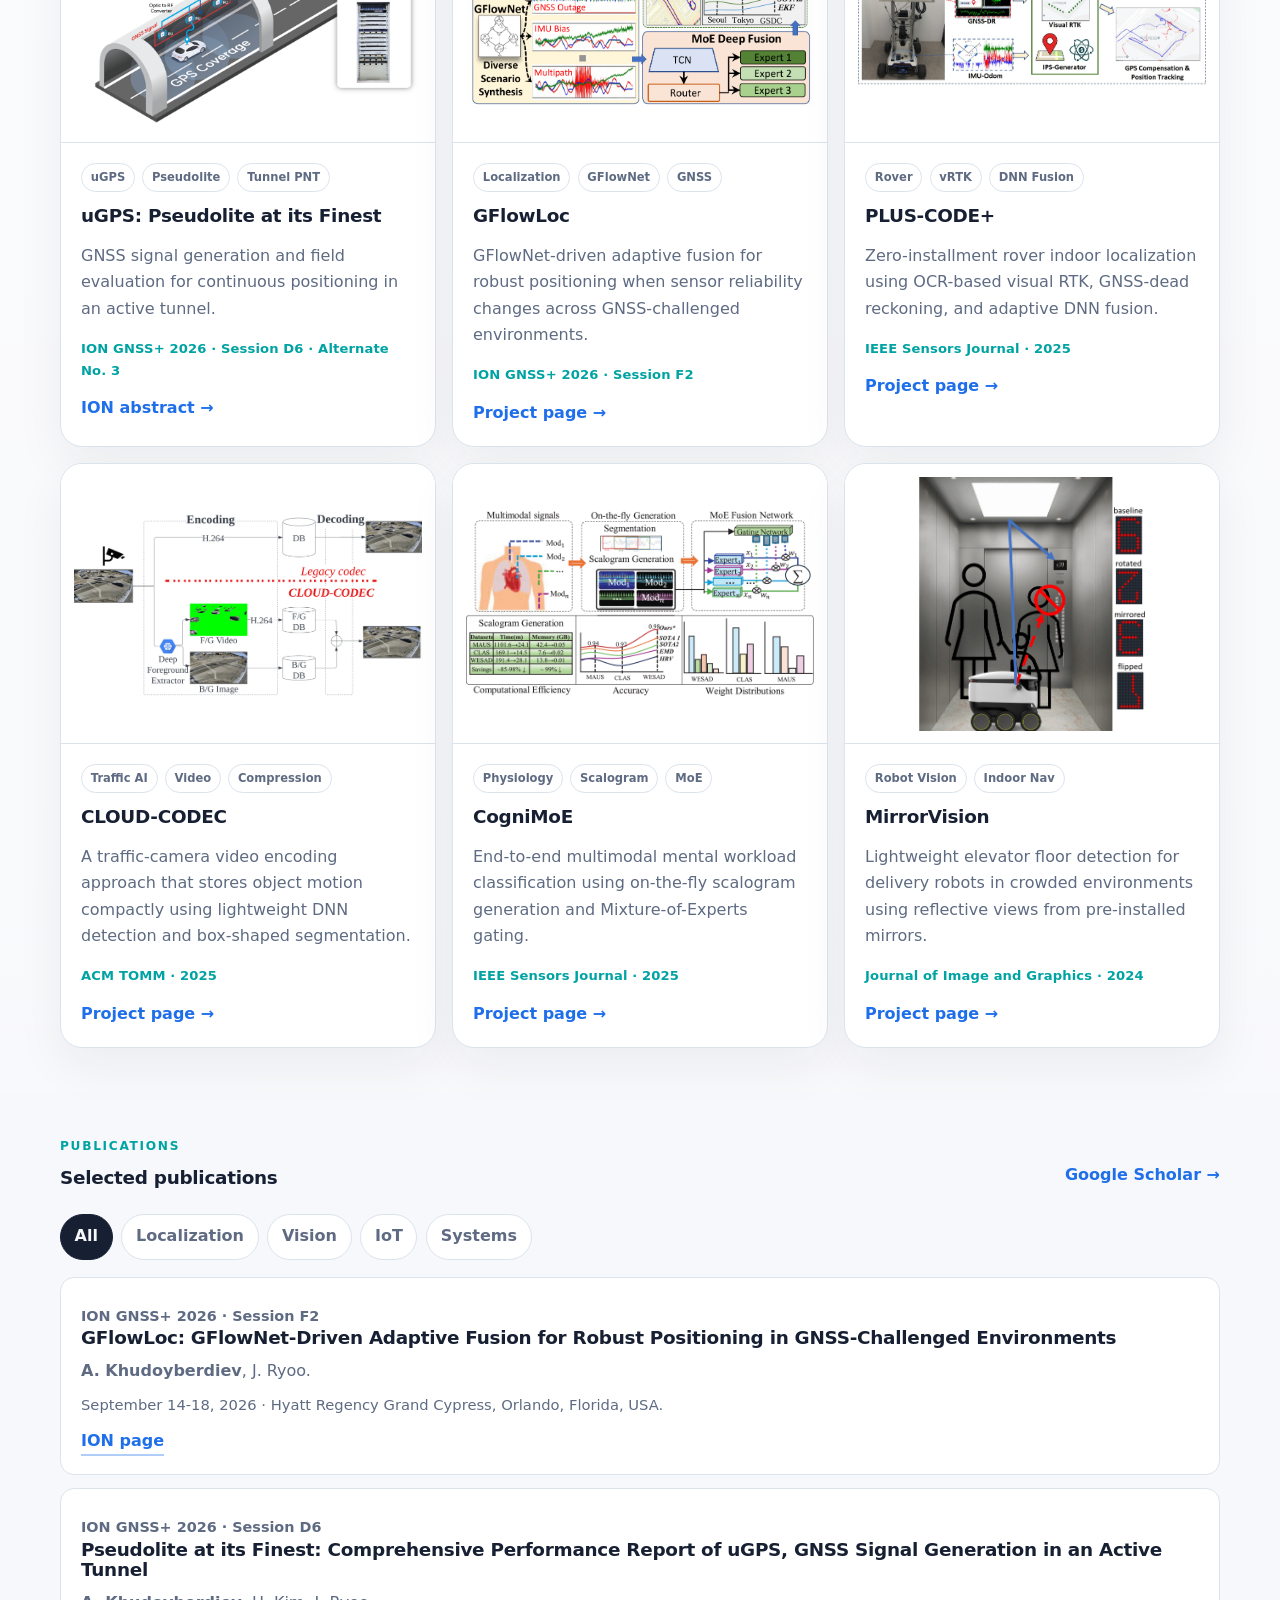
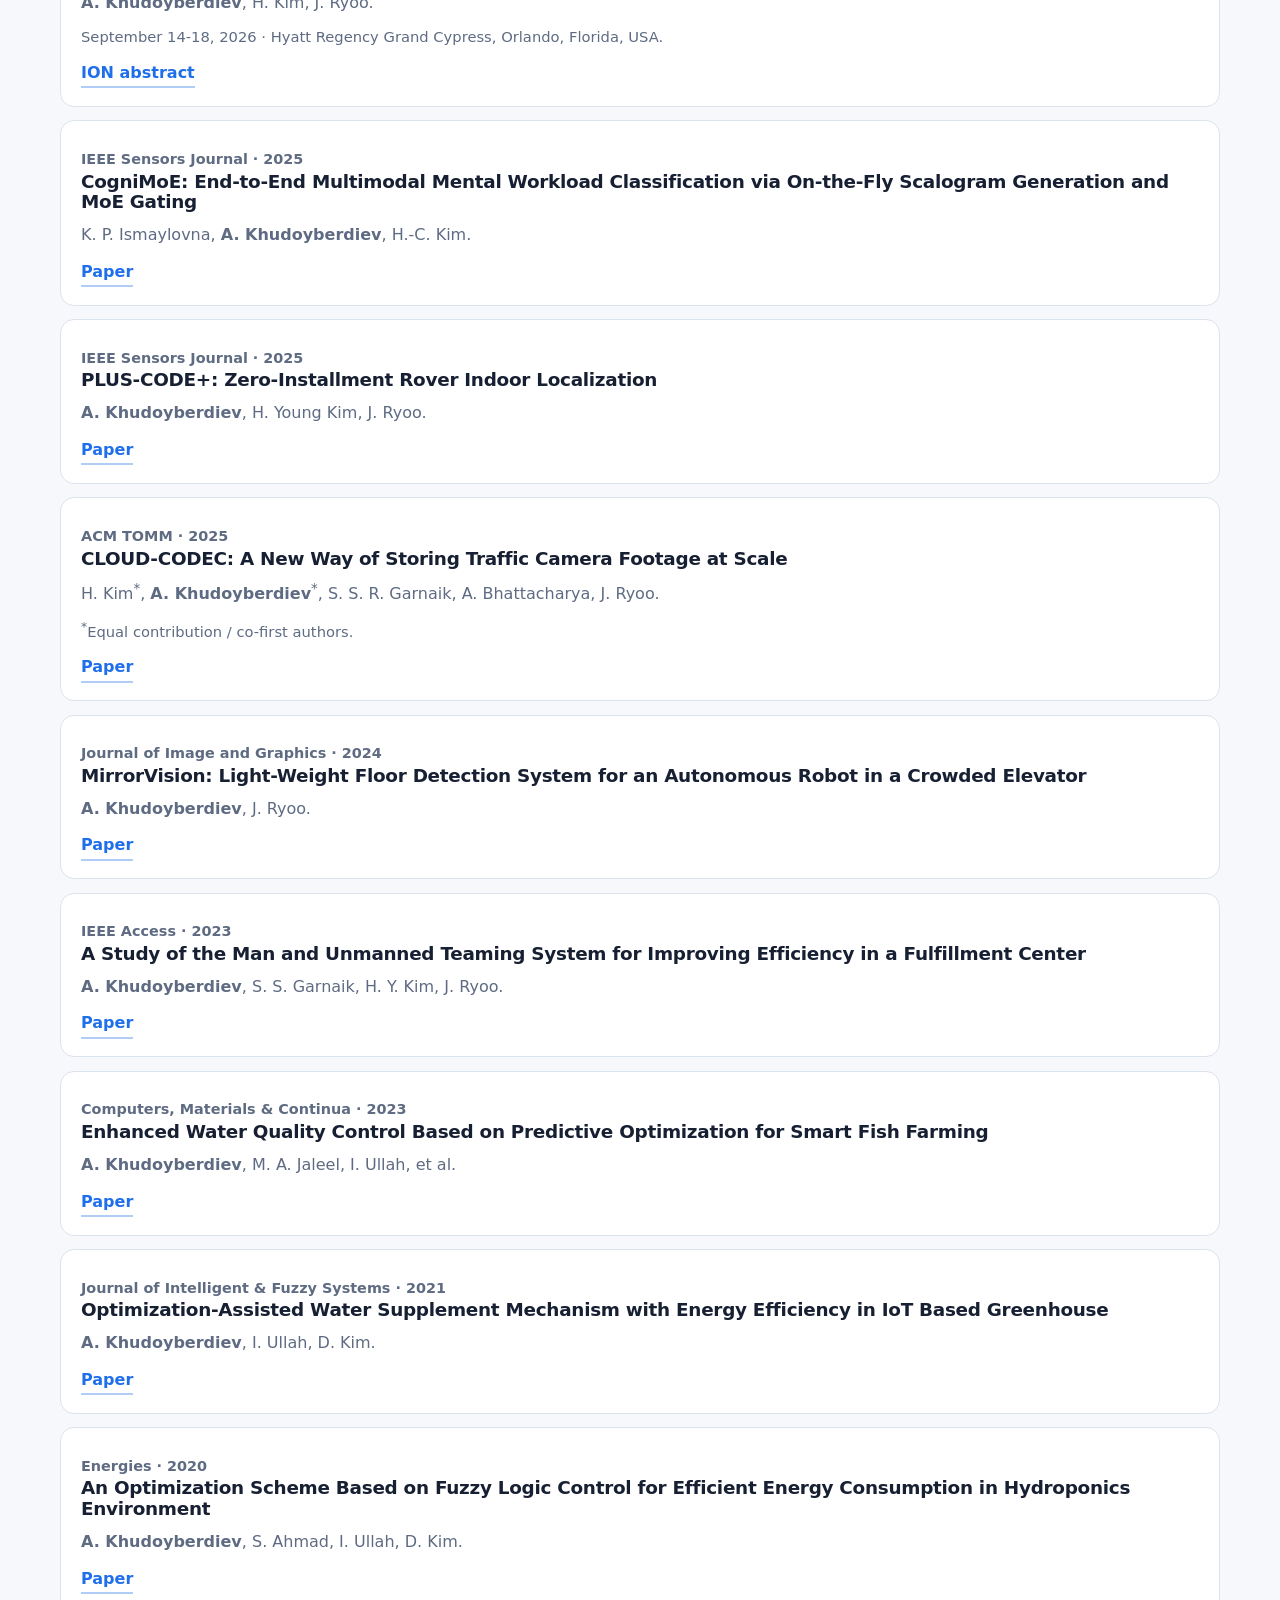
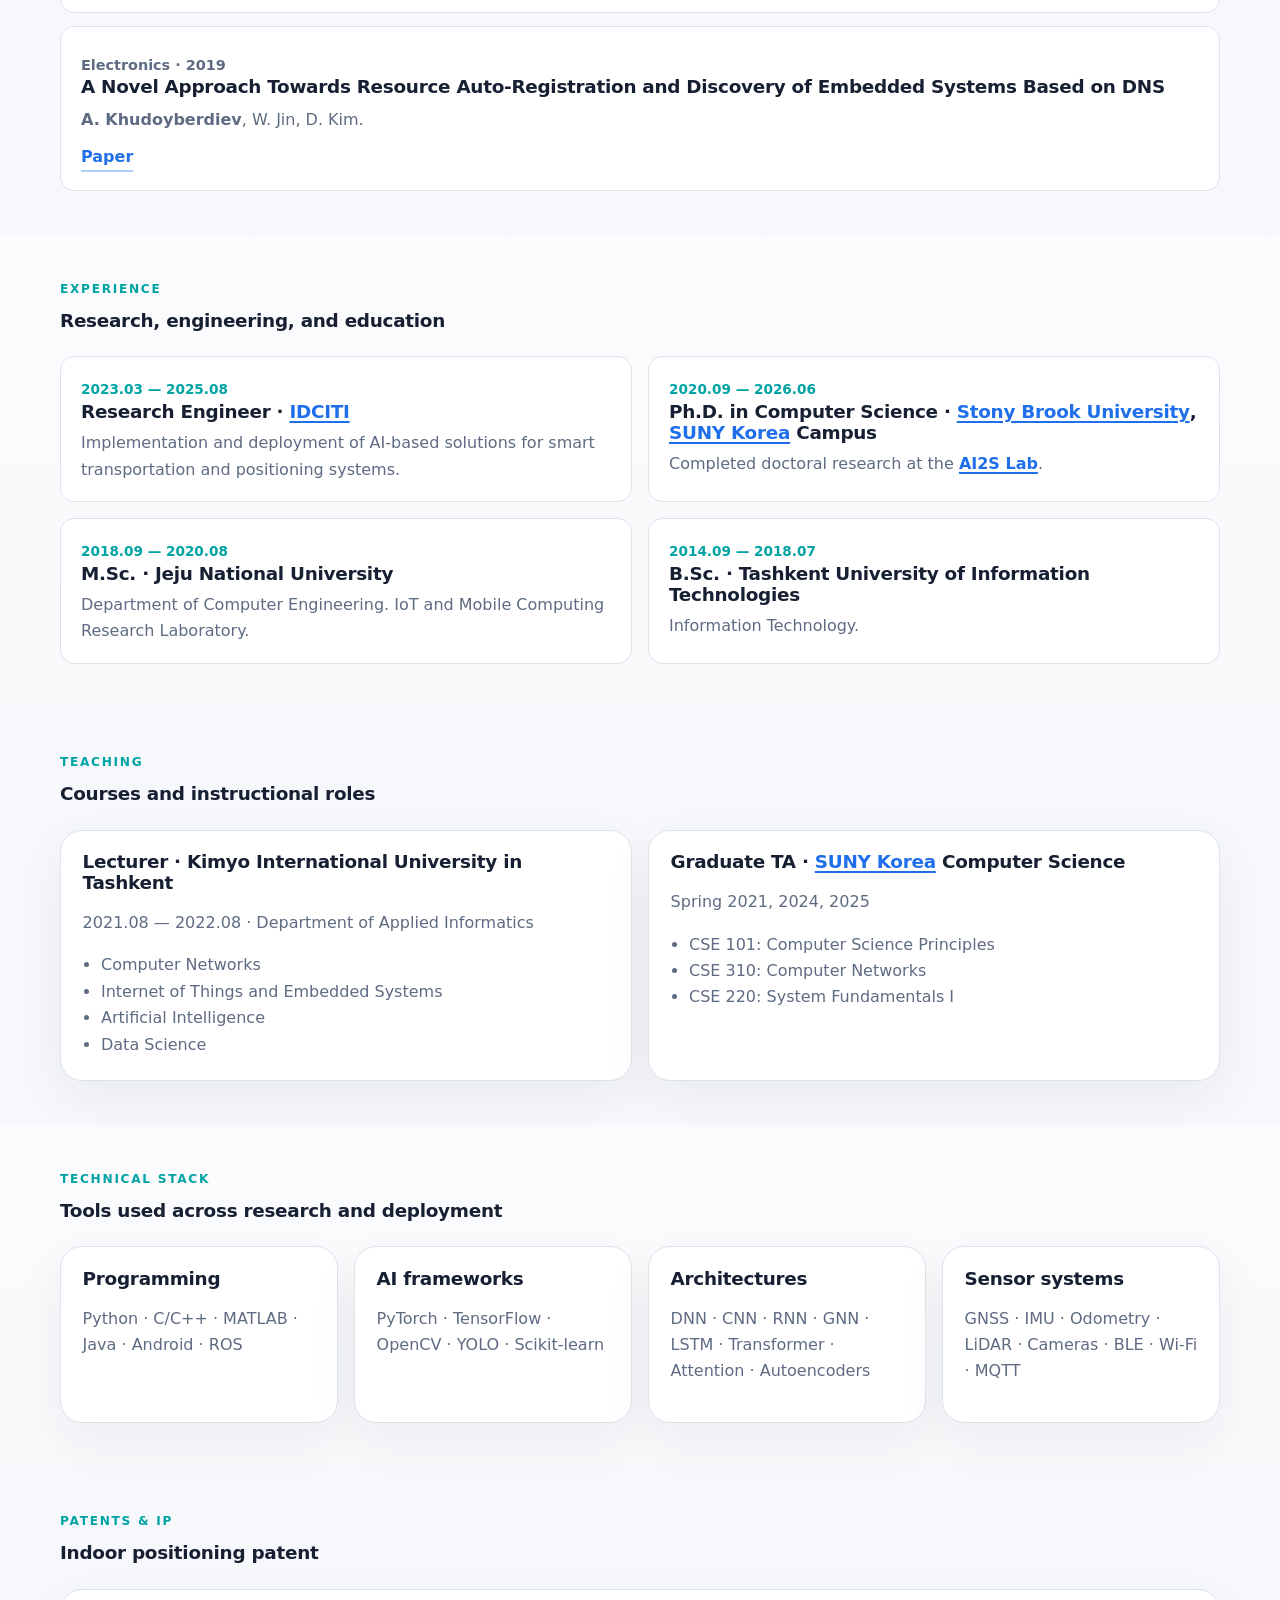
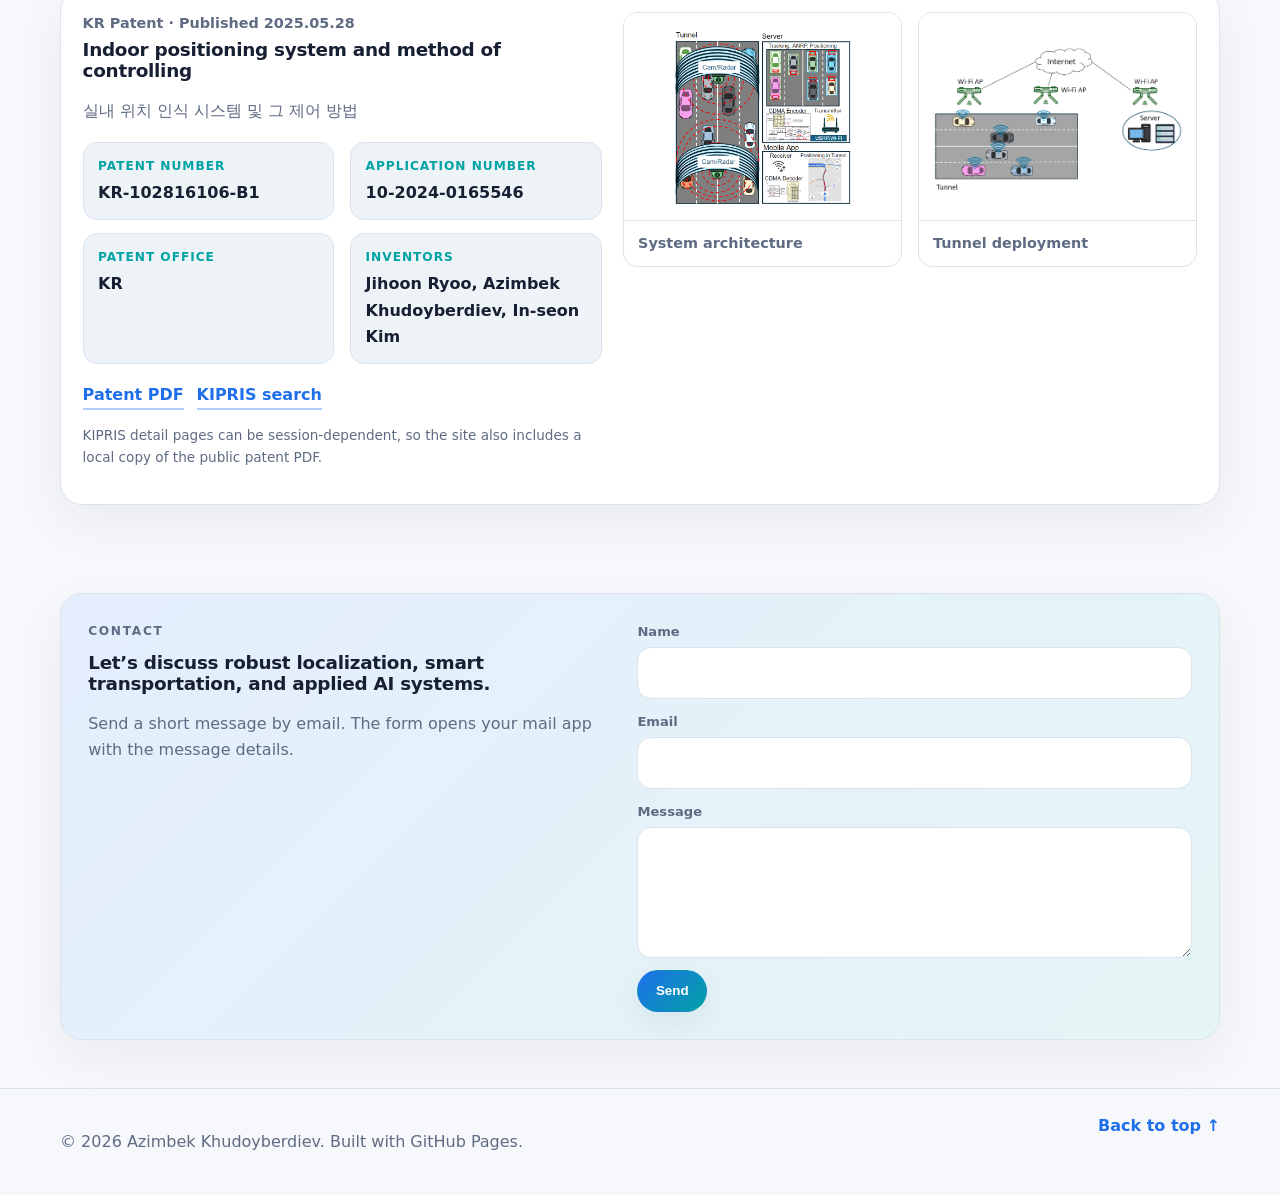
==== commit daa64e1b: "New update" ====
--- a/index.html
+++ b/index.html
@@ -154,9 +154,7 @@
             <div class="tag-row"><span>uGPS</span><span>Pseudolite</span><span>Tunnel PNT</span></div>
             <h3><a href="https://www.ion.org/gnss/abstracts.cfm?paperID=16863" rel="noopener">uGPS: Pseudolite at its Finest</a></h3>
             <p>GNSS signal generation and field evaluation for continuous positioning in an active tunnel.</p>
-            <ul class="mini-list">
-              <li>ION GNSS+ 2026, Session D6, Alternate No. 3.</li>
-            </ul>
+            <p class="project-venue">ION GNSS+ 2026 · Session D6 · Alternate No. 3</p>
             <a class="text-link" href="https://www.ion.org/gnss/abstracts.cfm?paperID=16863" rel="noopener">ION abstract →</a>
           </div>
         </article>
@@ -169,9 +167,7 @@
             <div class="tag-row"><span>Localization</span><span>GFlowNet</span><span>GNSS</span></div>
             <h3><a href="projects/gflowloc.html">GFlowLoc</a></h3>
             <p>GFlowNet-driven adaptive fusion for robust positioning when sensor reliability changes across GNSS-challenged environments.</p>
-            <ul class="mini-list">
-              <li>Status: ION GNSS+ 2026 accepted.</li>
-            </ul>
+            <p class="project-venue">ION GNSS+ 2026 · Session F2</p>
             <a class="text-link" href="projects/gflowloc.html">Project page →</a>
           </div>
         </article>
@@ -184,9 +180,7 @@
             <div class="tag-row"><span>Rover</span><span>vRTK</span><span>DNN Fusion</span></div>
             <h3><a href="projects/plus-code.html">PLUS-CODE+</a></h3>
             <p>Zero-installment rover indoor localization using OCR-based visual RTK, GNSS-dead reckoning, and adaptive DNN fusion.</p>
-            <ul class="mini-list">
-              <li>Paper: IEEE Sensors Journal, 2025.</li>
-            </ul>
+            <p class="project-venue">IEEE Sensors Journal · 2025</p>
             <a class="text-link" href="projects/plus-code.html">Project page →</a>
           </div>
         </article>
@@ -199,9 +193,7 @@
             <div class="tag-row"><span>Traffic AI</span><span>Video</span><span>Compression</span></div>
             <h3><a href="projects/cloud-codec.html">CLOUD-CODEC</a></h3>
             <p>A traffic-camera video encoding approach that stores object motion compactly using lightweight DNN detection and box-shaped segmentation.</p>
-            <ul class="mini-list">
-              <li>Status: ACM TOMM accepted.</li>
-            </ul>
+            <p class="project-venue">ACM TOMM · 2025</p>
             <a class="text-link" href="projects/cloud-codec.html">Project page →</a>
           </div>
         </article>
@@ -214,6 +206,7 @@
             <div class="tag-row"><span>Physiology</span><span>Scalogram</span><span>MoE</span></div>
             <h3><a href="projects/cognimoe.html">CogniMoE</a></h3>
             <p>End-to-end multimodal mental workload classification using on-the-fly scalogram generation and Mixture-of-Experts gating.</p>
+            <p class="project-venue">IEEE Sensors Journal · 2025</p>
             <a class="text-link" href="projects/cognimoe.html">Project page →</a>
           </div>
         </article>
@@ -226,6 +219,7 @@
             <div class="tag-row"><span>Robot Vision</span><span>Indoor Nav</span></div>
             <h3><a href="projects/mirrorvision.html">MirrorVision</a></h3>
             <p>Lightweight elevator floor detection for delivery robots in crowded environments using reflective views from pre-installed mirrors.</p>
+            <p class="project-venue">Journal of Image and Graphics · 2024</p>
             <a class="text-link" href="projects/mirrorvision.html">Project page →</a>
           </div>
         </article>
--- a/assets/css/styles.css
+++ b/assets/css/styles.css
@@ -295,7 +295,13 @@
 .project-body { padding: 1.25rem; }
 .tag-row { display: flex; flex-wrap: wrap; gap: .45rem; margin-bottom: .85rem; }
 .tag-row span { font-size: .72rem; padding: .25rem .55rem; }
-.mini-list { color: var(--muted); padding-left: 1.1rem; margin: .85rem 0; font-size: .92rem; }
+.project-body .project-venue {
+  margin: .85rem 0;
+  color: var(--brand-2);
+  font-size: .82rem;
+  font-weight: 800;
+  letter-spacing: .01em;
+}
 
 .pub-toolbar { display: flex; flex-wrap: wrap; gap: .55rem; margin-bottom: 1.1rem; }
 .filter-button {
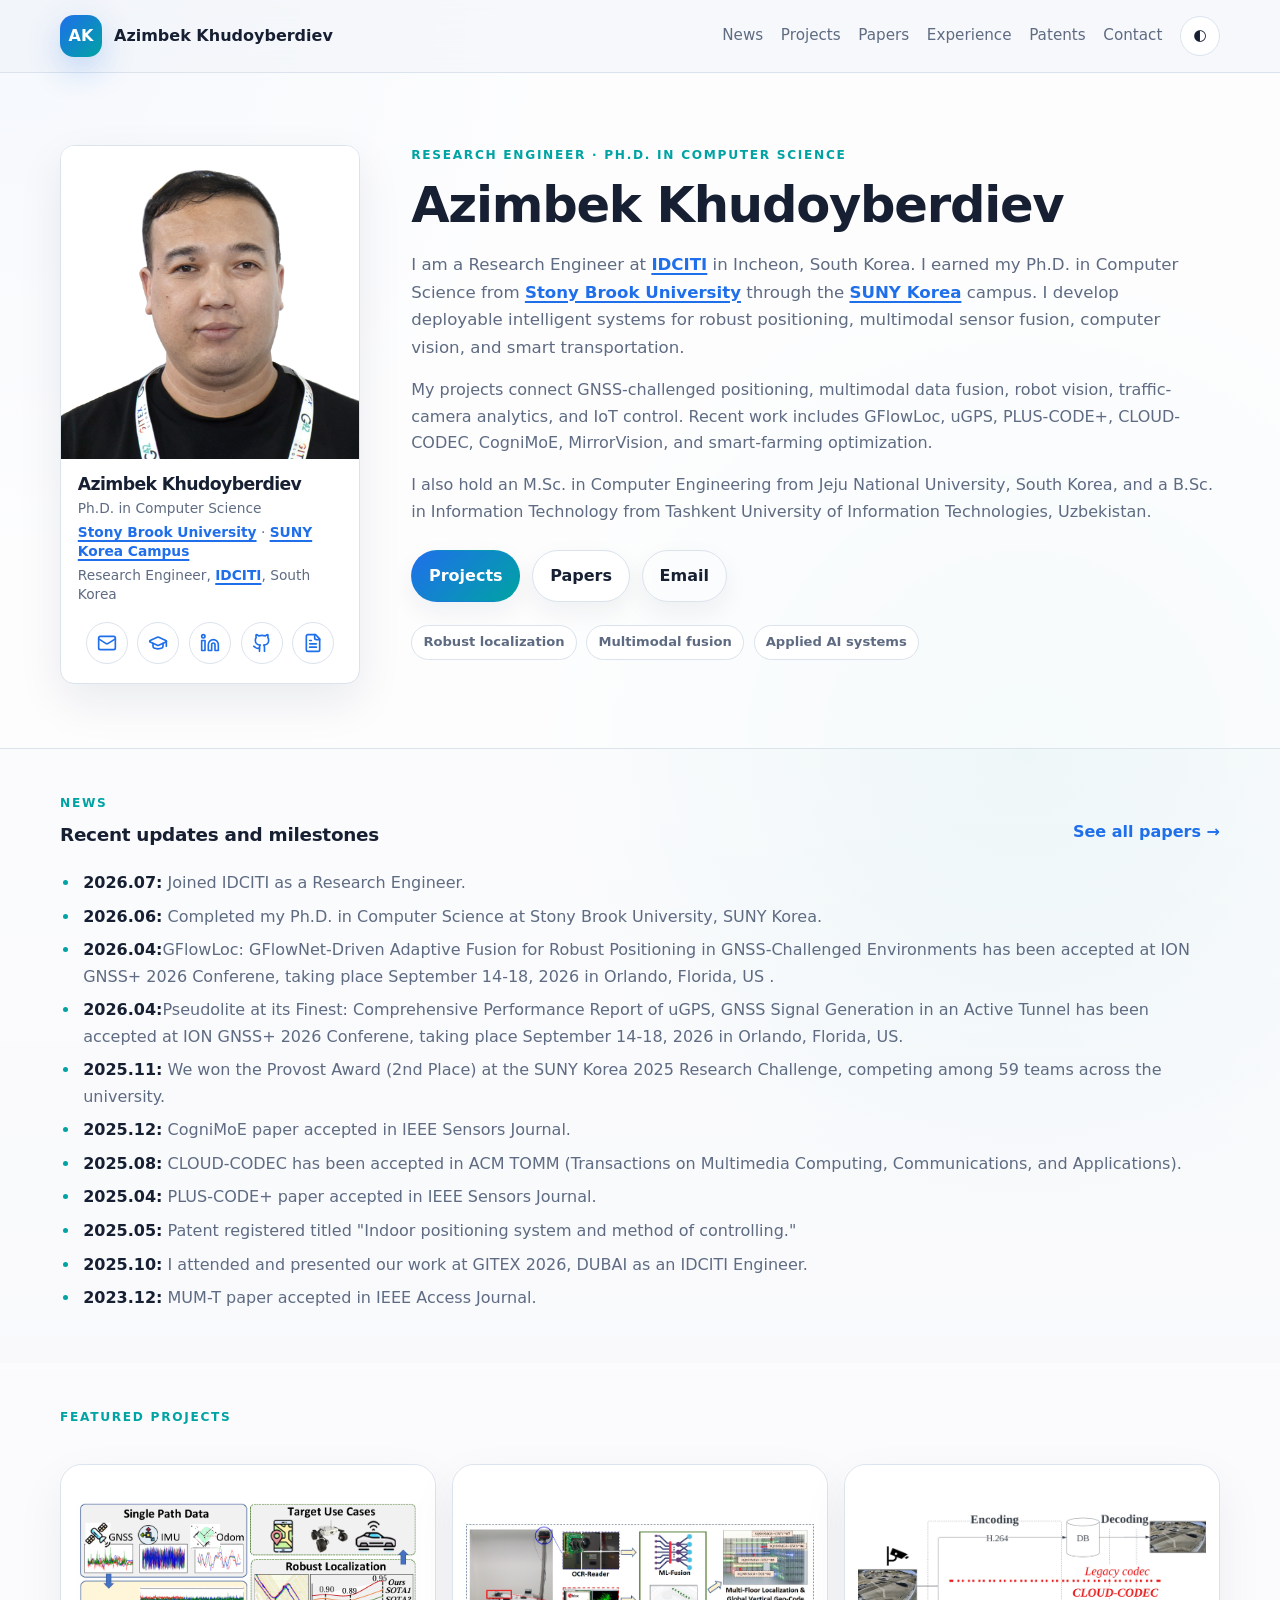
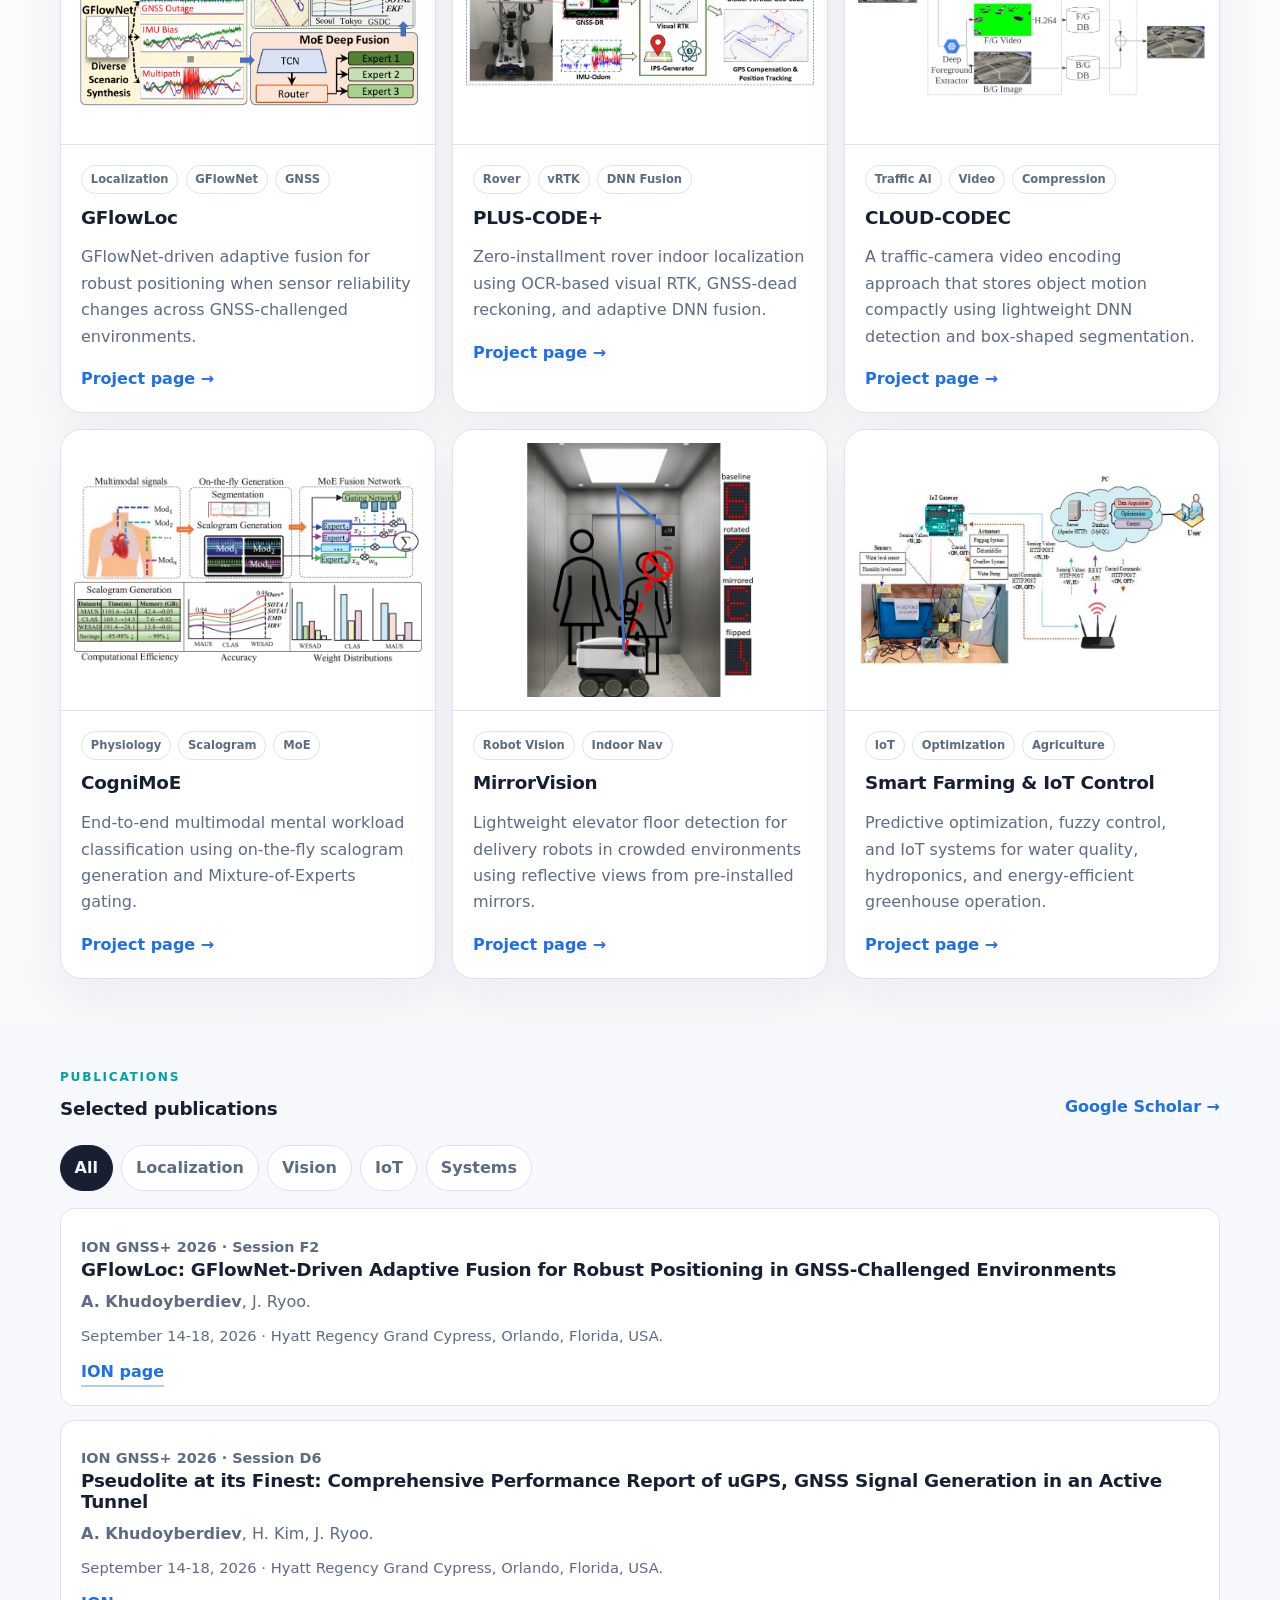
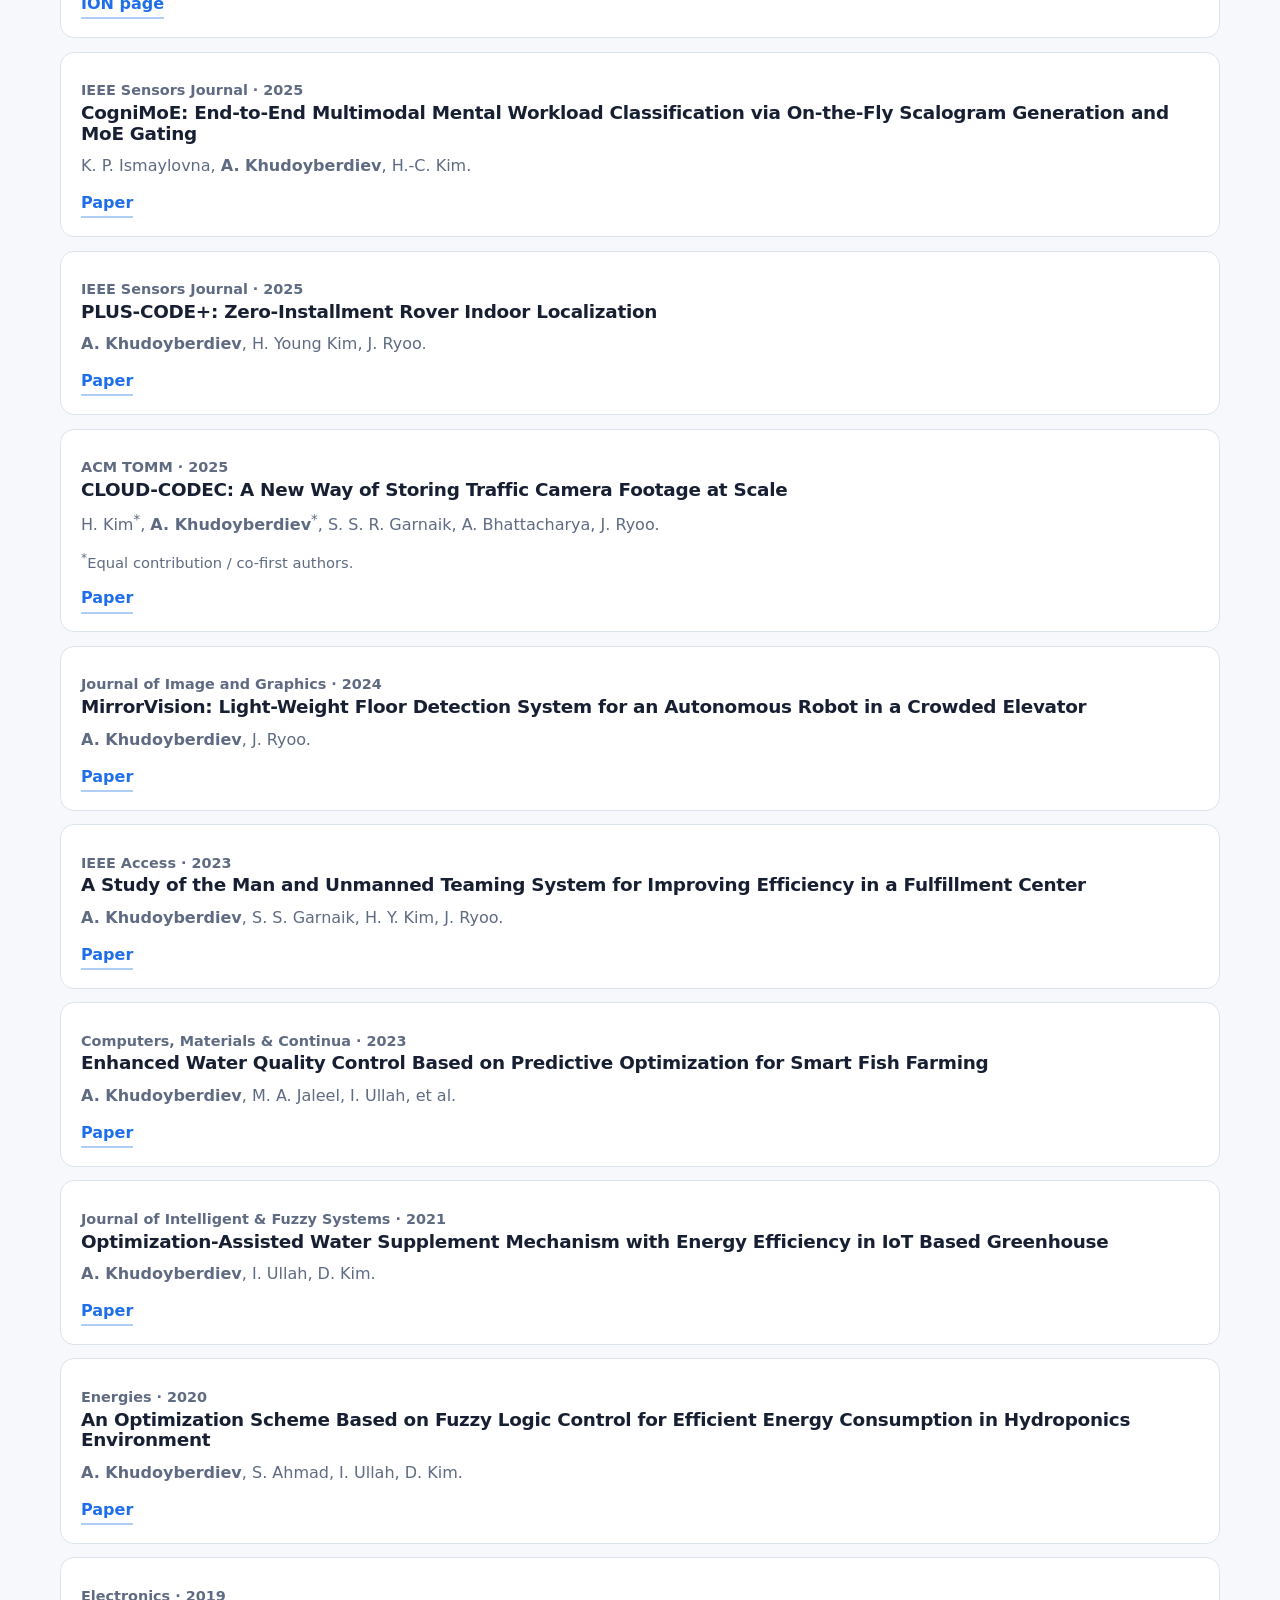
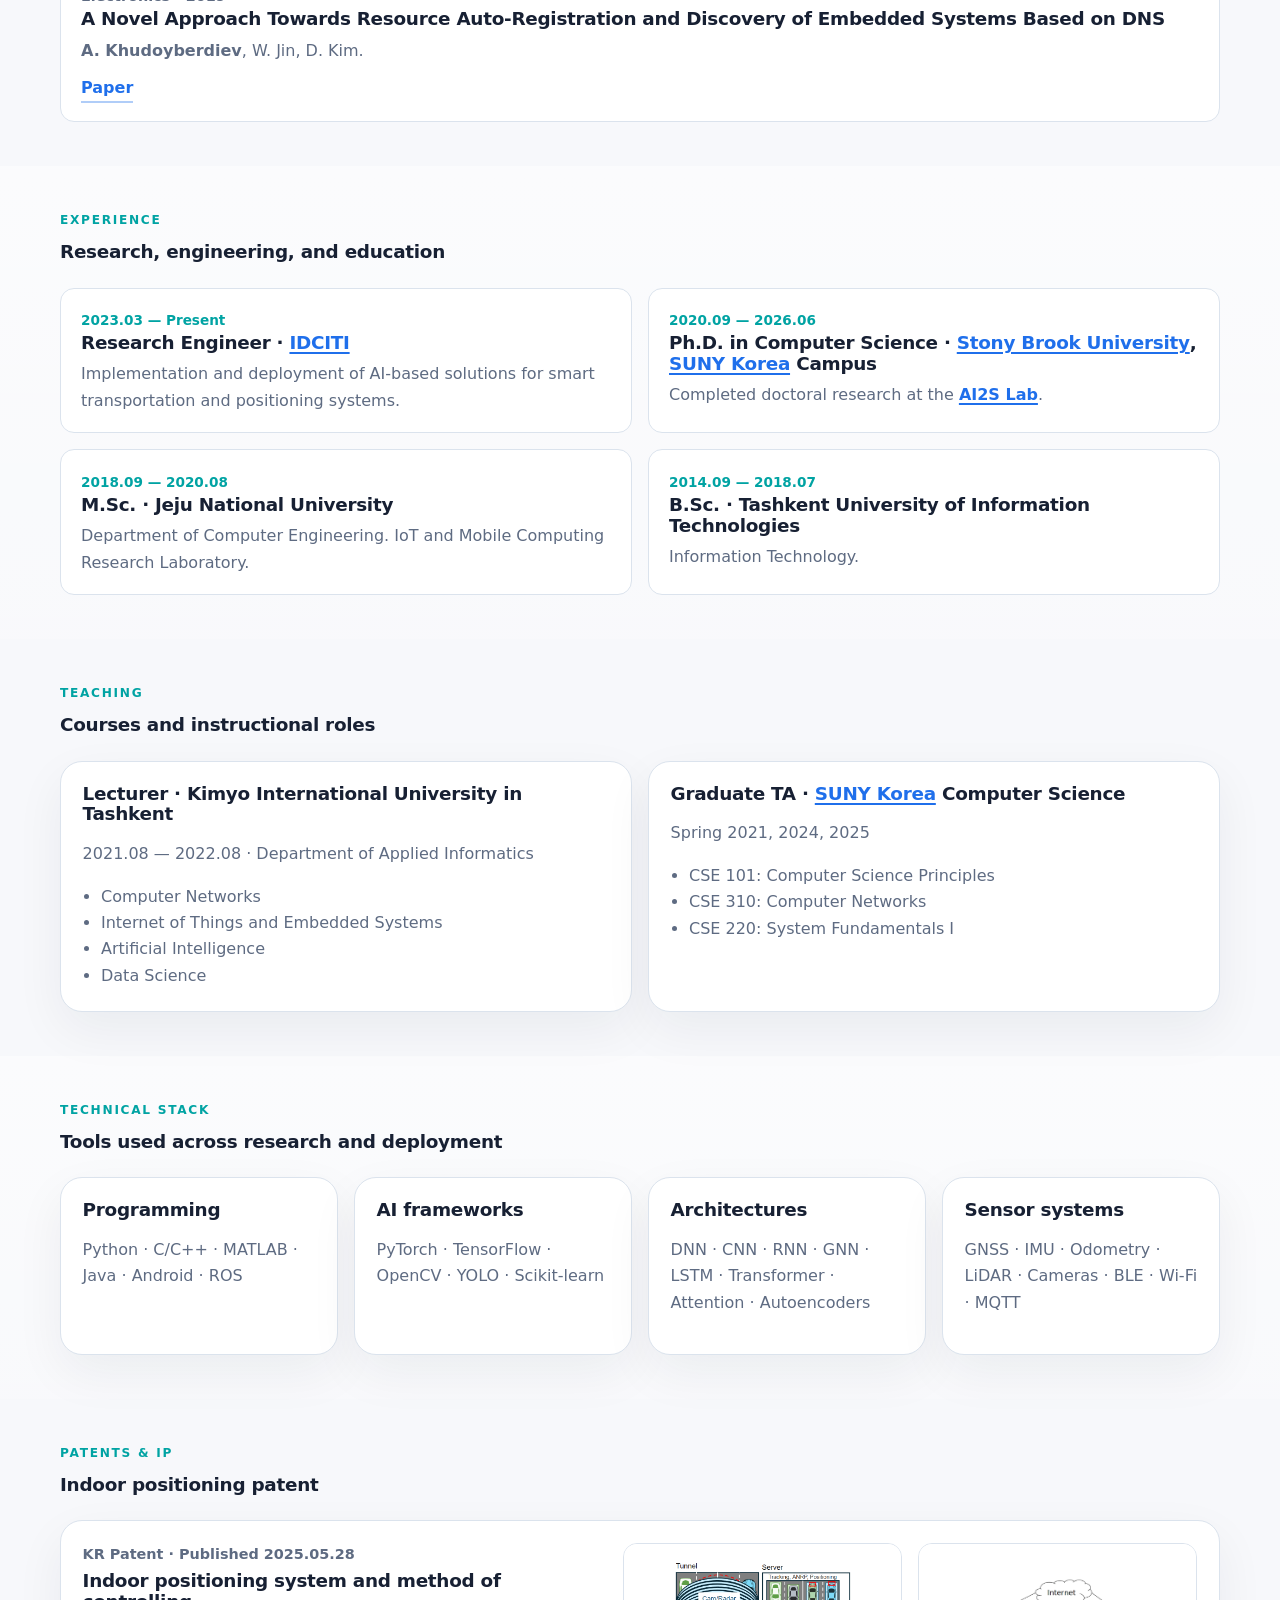
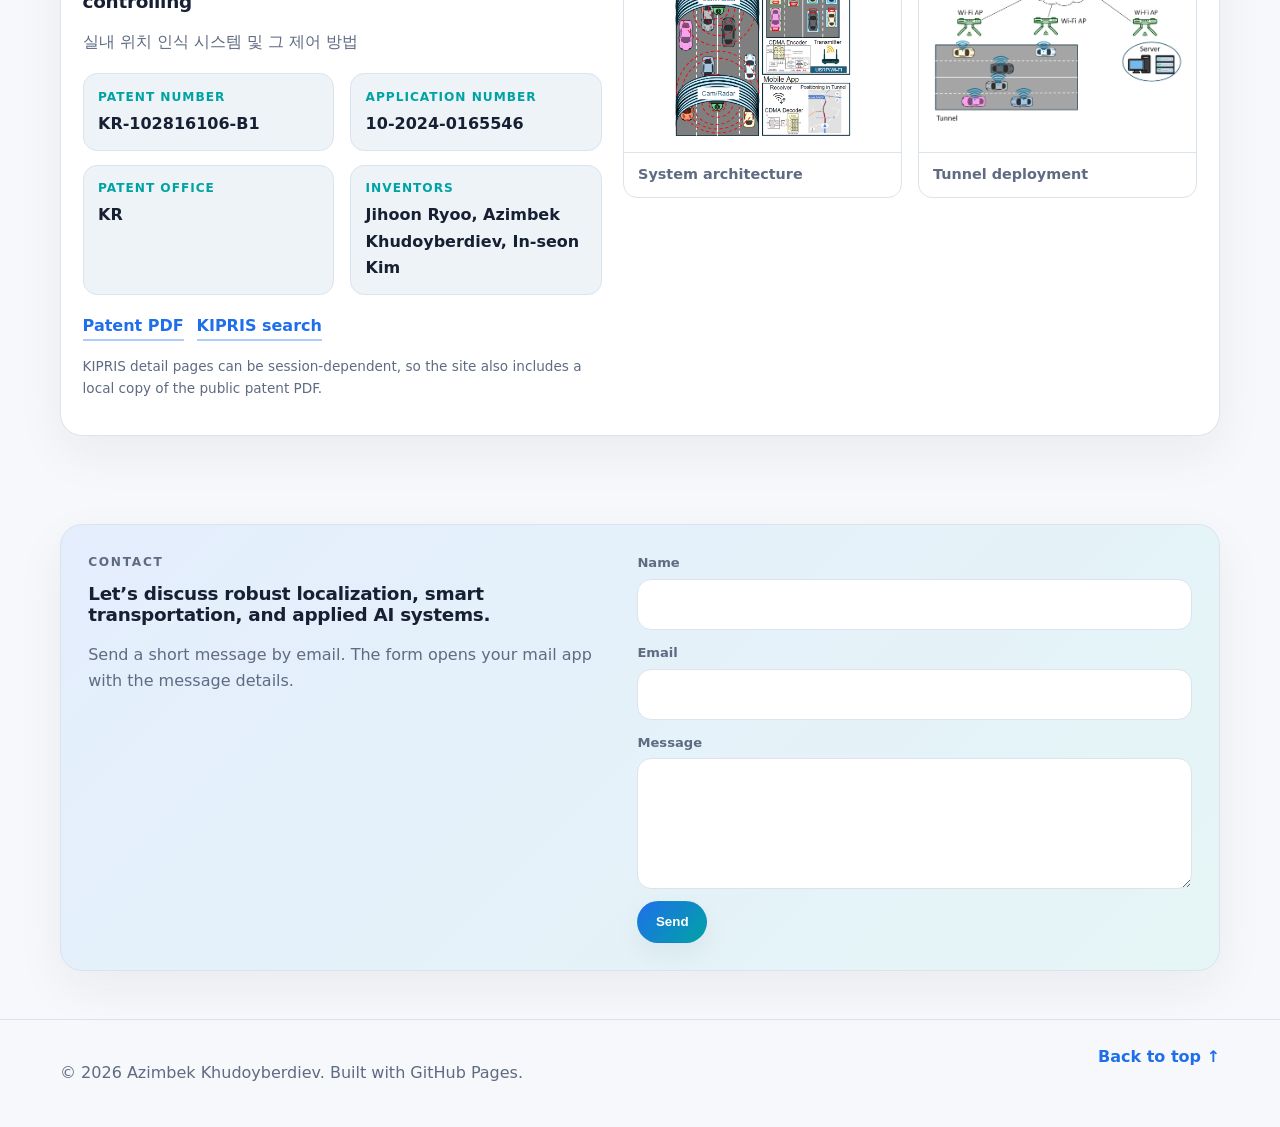
==== commit bc1c4d23: "New update" ====
--- a/index.html
+++ b/index.html
@@ -65,7 +65,7 @@
             I am a Research Engineer at <a class="inline-link" href="https://idciti.com/" rel="noopener">IDCITI</a> in Incheon, South Korea. I earned my Ph.D. in Computer Science from <a class="inline-link" href="https://www.stonybrook.edu/" rel="noopener">Stony Brook University</a> through the <a class="inline-link" href="https://www.sunykorea.ac.kr/en/" rel="noopener">SUNY Korea</a> campus. I develop deployable intelligent systems for robust positioning, multimodal sensor fusion, computer vision, and smart transportation.
           </p>
           <p class="about-text">
-            My projects connect GNSS-challenged positioning, multimodal data fusion, robot vision, and traffic-camera analytics. Recent work includes uGPS, GFlowLoc, PLUS-CODE+, CLOUD-CODEC, CogniMoE, and MirrorVision.
+            My projects connect GNSS-challenged positioning, multimodal data fusion, robot vision, traffic-camera analytics, and IoT control. Recent work includes GFlowLoc, uGPS, PLUS-CODE+, CLOUD-CODEC, CogniMoE, MirrorVision, and smart-farming optimization.
           </p>
           <p class="about-text">
             I also hold an M.Sc. in Computer Engineering from Jeju National University, South Korea, and a B.Sc. in Information Technology from Tashkent University of Information Technologies, Uzbekistan.
@@ -124,16 +124,17 @@
         <a class="text-link" href="#publications">See all papers →</a>
       </div>
       <ul class="container news-list">
+        <li><strong>2026.07:</strong> Joined IDCITI as a Research Engineer.</li>
         <li><strong>2026.06:</strong> Completed my Ph.D. in Computer Science at Stony Brook University, SUNY Korea.</li>
-        <li><strong>2026.04:</strong> <a href="https://www.ion.org/gnss/abstracts.cfm?paperID=16864" rel="noopener">GFlowLoc</a> accepted at ION GNSS+ 2026 (September 14–18, Orlando, Florida).</li>
-        <li><strong>2026.04:</strong> <a href="https://www.ion.org/gnss/abstracts.cfm?paperID=16863" rel="noopener">Pseudolite at its Finest (uGPS)</a> accepted at ION GNSS+ 2026 (September 14–18, Orlando, Florida).</li>
-        <li><strong>2025.12:</strong> <a href="https://ieeexplore.ieee.org/stamp/stamp.jsp?arnumber=11298422" rel="noopener">CogniMoE</a> accepted in IEEE Sensors Journal.</li>
-        <li><strong>2025.11:</strong> Won the Provost Award (2nd Place) at the SUNY Korea 2025 Research Challenge among 59 teams.</li>
-        <li><strong>2025.10:</strong> Presented our work at <a href="https://www.gitex.com/media/gitex-global-2025-opens-landmark-45th-edition-uniting-policy-ai-and-enterprise-leaders-to-shape-the-intelligence-economy" rel="noopener">GITEX GLOBAL 2025</a> in Dubai as an IDCITI Research Engineer.</li>
-        <li><strong>2025.08:</strong> <a href="https://doi.org/10.1145/3744649" rel="noopener">CLOUD-CODEC</a> accepted in ACM TOMM.</li>
-        <li><strong>2025.05:</strong> Registered the patent <a href="assets/patents/KR-102816106-B1.pdf" rel="noopener">Indoor Positioning System and Method of Controlling</a>.</li>
-        <li><strong>2025.04:</strong> <a href="https://doi.org/10.1109/JSEN.2025.3561331" rel="noopener">PLUS-CODE+</a> accepted in IEEE Sensors Journal.</li>
-        <li><strong>2023.12:</strong> <a href="https://doi.org/10.1109/ACCESS.2023.3341396" rel="noopener">MUM-T</a> accepted in IEEE Access.</li>
+        <li><strong>2026.04:</strong>GFlowLoc: GFlowNet-Driven Adaptive Fusion for Robust Positioning in GNSS-Challenged Environments has been accepted at ION GNSS+ 2026 Conferene, taking place September 14-18, 2026 in Orlando, Florida, US .</li>
+        <li><strong>2026.04:</strong>Pseudolite at its Finest: Comprehensive Performance Report of uGPS, GNSS Signal Generation in an Active Tunnel has been accepted at ION GNSS+ 2026 Conferene, taking place September 14-18, 2026 in Orlando, Florida, US.</li>
+        <li><strong>2025.11:</strong> We won the Provost Award (2nd Place) at the SUNY Korea 2025 Research Challenge, competing among 59 teams across the university.</li>
+        <li><strong>2025.12:</strong> CogniMoE paper accepted in IEEE Sensors Journal.</li>
+        <li><strong>2025.08:</strong> CLOUD-CODEC has been accepted in ACM TOMM (Transactions on Multimedia Computing, Communications, and Applications).</li>
+        <li><strong>2025.04:</strong> PLUS-CODE+ paper accepted in IEEE Sensors Journal.</li>
+        <li><strong>2025.05:</strong> Patent registered titled "Indoor positioning system and method of controlling."</li>
+        <li><strong>2025.10:</strong> I attended and presented our work at GITEX 2026, DUBAI as an IDCITI Engineer.</li>
+        <li><strong>2023.12:</strong> MUM-T paper accepted in IEEE Access Journal.</li>
       </ul>
     </section>
 
@@ -141,24 +142,10 @@
       <div class="container split-heading">
         <div>
           <p class="eyebrow">Featured projects</p>
-          <h3>Selected research projects</h3>
-          <p class="section-intro compact">Project snapshots across robust localization, adaptive sensor fusion, traffic intelligence, and robot vision.</p>
+          <!--<p class="section-intro compact">Project snapshots across robust localization, adaptive sensor fusion, traffic intelligence, robot vision, and IoT control.</p> -->
         </div>
       </div>
       <div class="container project-grid">
-        <article class="project-card featured">
-          <a class="project-media" href="https://www.ion.org/gnss/abstracts.cfm?paperID=16863" rel="noopener" aria-label="Open the uGPS abstract on the ION website">
-            <img src="assets/img/projects/ugps.png" alt="uGPS architecture for GNSS signal generation in an active tunnel" />
-          </a>
-          <div class="project-body">
-            <div class="tag-row"><span>uGPS</span><span>Pseudolite</span><span>Tunnel PNT</span></div>
-            <h3><a href="https://www.ion.org/gnss/abstracts.cfm?paperID=16863" rel="noopener">uGPS: Pseudolite at its Finest</a></h3>
-            <p>GNSS signal generation and field evaluation for continuous positioning in an active tunnel.</p>
-            <p class="project-venue">ION GNSS+ 2026 · Session D6 · Alternate No. 3</p>
-            <a class="text-link" href="https://www.ion.org/gnss/abstracts.cfm?paperID=16863" rel="noopener">ION abstract →</a>
-          </div>
-        </article>
-
         <article class="project-card featured">
           <a class="project-media" href="projects/gflowloc.html" aria-label="Open GFlowLoc project page">
             <img src="assets/img/projects/gflowloc.png" alt="GFlowLoc adaptive sensor fusion figure" />
@@ -167,7 +154,9 @@
             <div class="tag-row"><span>Localization</span><span>GFlowNet</span><span>GNSS</span></div>
             <h3><a href="projects/gflowloc.html">GFlowLoc</a></h3>
             <p>GFlowNet-driven adaptive fusion for robust positioning when sensor reliability changes across GNSS-challenged environments.</p>
-            <p class="project-venue">ION GNSS+ 2026 · Session F2</p>
+            <ul class="mini-list">
+              <!--<li>Status: ION GNSS+ 2026 accepted.</li> -->
+            </ul>
             <a class="text-link" href="projects/gflowloc.html">Project page →</a>
           </div>
         </article>
@@ -180,7 +169,9 @@
             <div class="tag-row"><span>Rover</span><span>vRTK</span><span>DNN Fusion</span></div>
             <h3><a href="projects/plus-code.html">PLUS-CODE+</a></h3>
             <p>Zero-installment rover indoor localization using OCR-based visual RTK, GNSS-dead reckoning, and adaptive DNN fusion.</p>
-            <p class="project-venue">IEEE Sensors Journal · 2025</p>
+            <ul class="mini-list">
+              <!--<li>Paper: IEEE Sensors Journal, 2025.</li> -->
+            </ul>
             <a class="text-link" href="projects/plus-code.html">Project page →</a>
           </div>
         </article>
@@ -193,7 +184,9 @@
             <div class="tag-row"><span>Traffic AI</span><span>Video</span><span>Compression</span></div>
             <h3><a href="projects/cloud-codec.html">CLOUD-CODEC</a></h3>
             <p>A traffic-camera video encoding approach that stores object motion compactly using lightweight DNN detection and box-shaped segmentation.</p>
-            <p class="project-venue">ACM TOMM · 2025</p>
+            <ul class="mini-list">
+              <!--<li>Status: ACM TOMM accepted.</li> -->
+            </ul>
             <a class="text-link" href="projects/cloud-codec.html">Project page →</a>
           </div>
         </article>
@@ -206,7 +199,6 @@
             <div class="tag-row"><span>Physiology</span><span>Scalogram</span><span>MoE</span></div>
             <h3><a href="projects/cognimoe.html">CogniMoE</a></h3>
             <p>End-to-end multimodal mental workload classification using on-the-fly scalogram generation and Mixture-of-Experts gating.</p>
-            <p class="project-venue">IEEE Sensors Journal · 2025</p>
             <a class="text-link" href="projects/cognimoe.html">Project page →</a>
           </div>
         </article>
@@ -219,11 +211,21 @@
             <div class="tag-row"><span>Robot Vision</span><span>Indoor Nav</span></div>
             <h3><a href="projects/mirrorvision.html">MirrorVision</a></h3>
             <p>Lightweight elevator floor detection for delivery robots in crowded environments using reflective views from pre-installed mirrors.</p>
-            <p class="project-venue">Journal of Image and Graphics · 2024</p>
             <a class="text-link" href="projects/mirrorvision.html">Project page →</a>
           </div>
         </article>
 
+        <article class="project-card">
+          <a class="project-media" href="projects/smart-farming.html" aria-label="Open smart farming project page">
+            <img src="assets/img/projects/smart-farming.png" alt="Smart Farming and IoT control figure" />
+          </a>
+          <div class="project-body">
+            <div class="tag-row"><span>IoT</span><span>Optimization</span><span>Agriculture</span></div>
+            <h3><a href="projects/smart-farming.html">Smart Farming & IoT Control</a></h3>
+            <p>Predictive optimization, fuzzy control, and IoT systems for water quality, hydroponics, and energy-efficient greenhouse operation.</p>
+            <a class="text-link" href="projects/smart-farming.html">Project page →</a>
+          </div>
+        </article>
       </div>
     </section>
 
@@ -255,13 +257,13 @@
           <h3>Pseudolite at its Finest: Comprehensive Performance Report of uGPS, GNSS Signal Generation in an Active Tunnel</h3>
           <p><strong>A. Khudoyberdiev</strong>, H. Kim, J. Ryoo.</p>
           <p class="pub-note">September 14-18, 2026 · Hyatt Regency Grand Cypress, Orlando, Florida, USA.</p>
-          <div class="pub-links"><a href="https://www.ion.org/gnss/abstracts.cfm?paperID=16863" rel="noopener">ION abstract</a></div>
+          <div class="pub-links"><a href="https://www.ion.org/gnss/sessions.cfm?sessionID=2054" rel="noopener">ION page</a></div>
         </article>
         <article class="publication" data-tags="systems vision">
           <p class="pub-venue">IEEE Sensors Journal · 2025</p>
           <h3>CogniMoE: End-to-End Multimodal Mental Workload Classification via On-the-Fly Scalogram Generation and MoE Gating</h3>
           <p>K. P. Ismaylovna, <strong>A. Khudoyberdiev</strong>, H.-C. Kim.</p>
-          <div class="pub-links"><a href="https://ieeexplore.ieee.org/stamp/stamp.jsp?arnumber=11298422" rel="noopener">Paper</a></div>
+          <div class="pub-links"><a href="https://doi.org/10.1109/JSEN.2025.3640827" rel="noopener">Paper</a></div>
         </article>
         <article class="publication" data-tags="localization vision systems">
           <p class="pub-venue">IEEE Sensors Journal · 2025</p>
@@ -322,7 +324,7 @@
       </div>
       <div class="container timeline">
         <article>
-          <span>2023.03 — 2025.08</span>
+          <span>2023.03 — Present</span>
           <h3>Research Engineer · <a class="inline-link" href="https://idciti.com/" rel="noopener">IDCITI</a></h3>
           <p>Implementation and deployment of AI-based solutions for smart transportation and positioning systems.</p>
         </article>
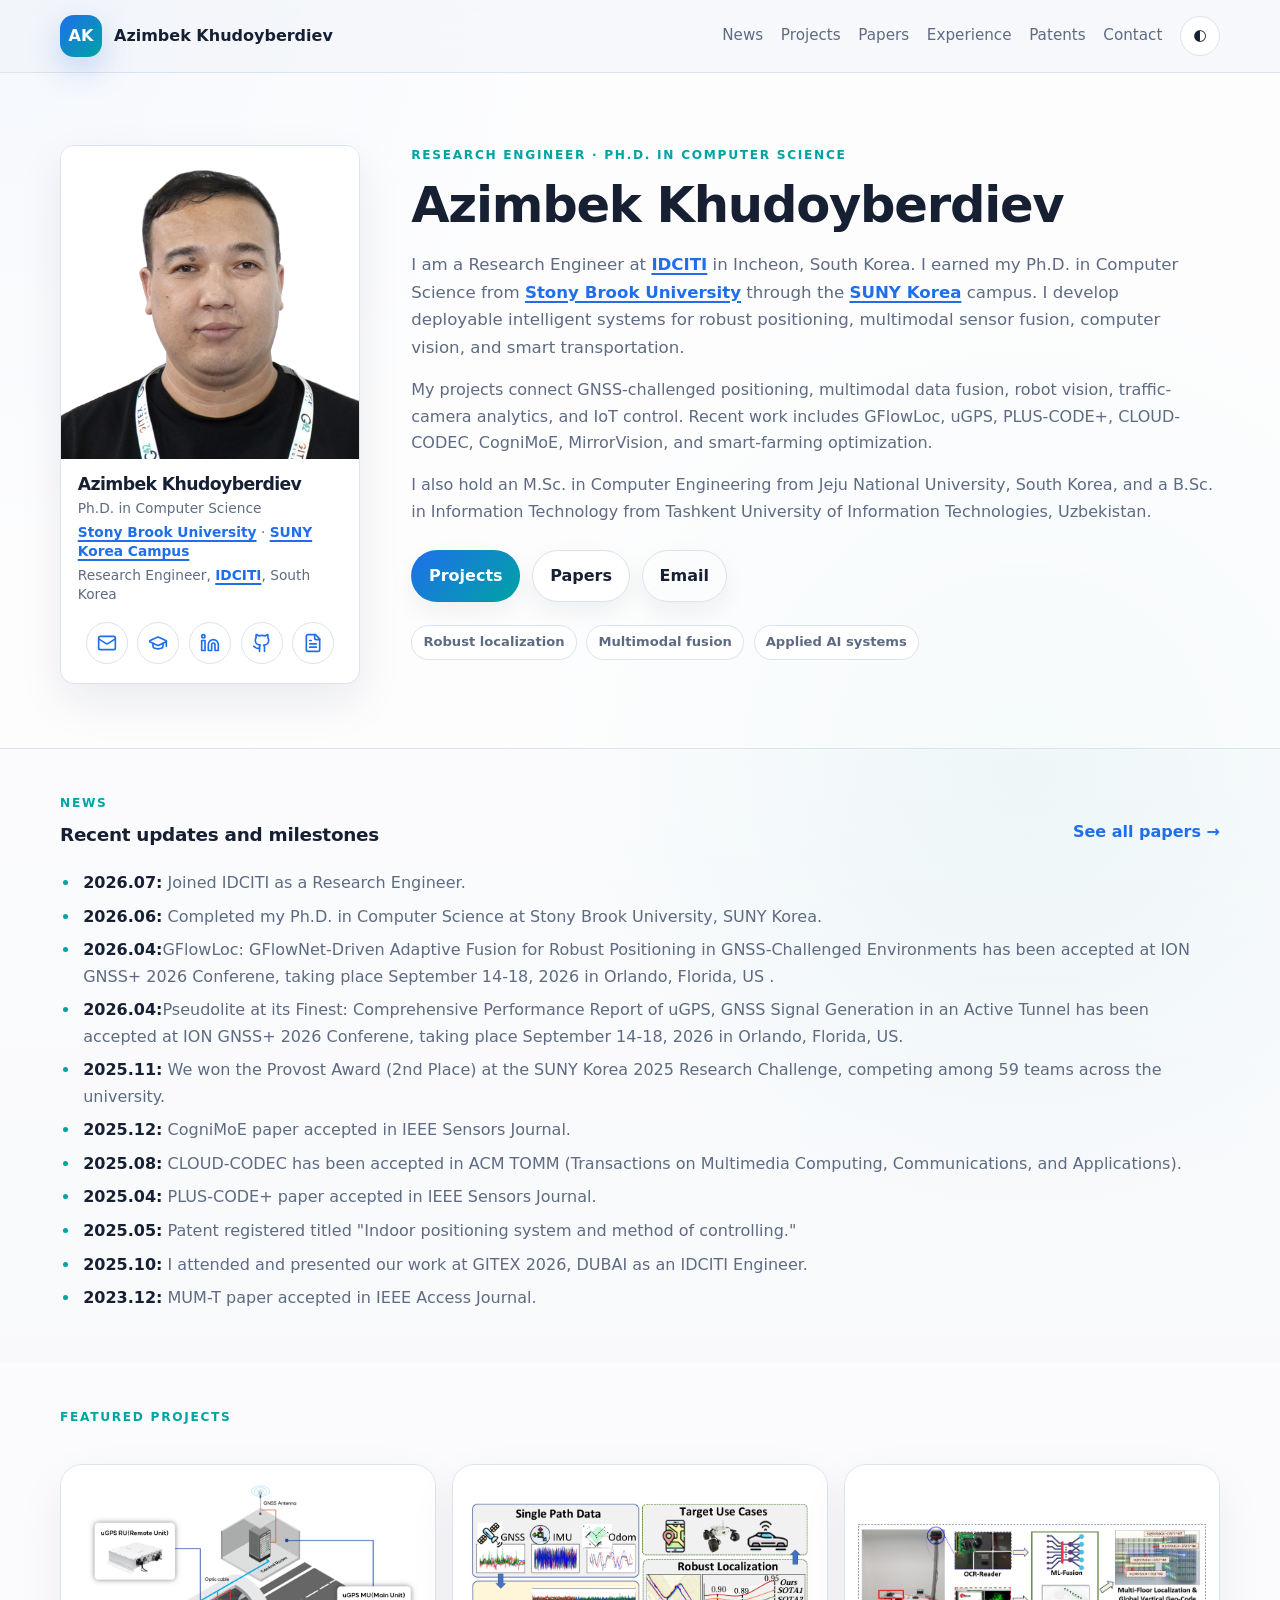
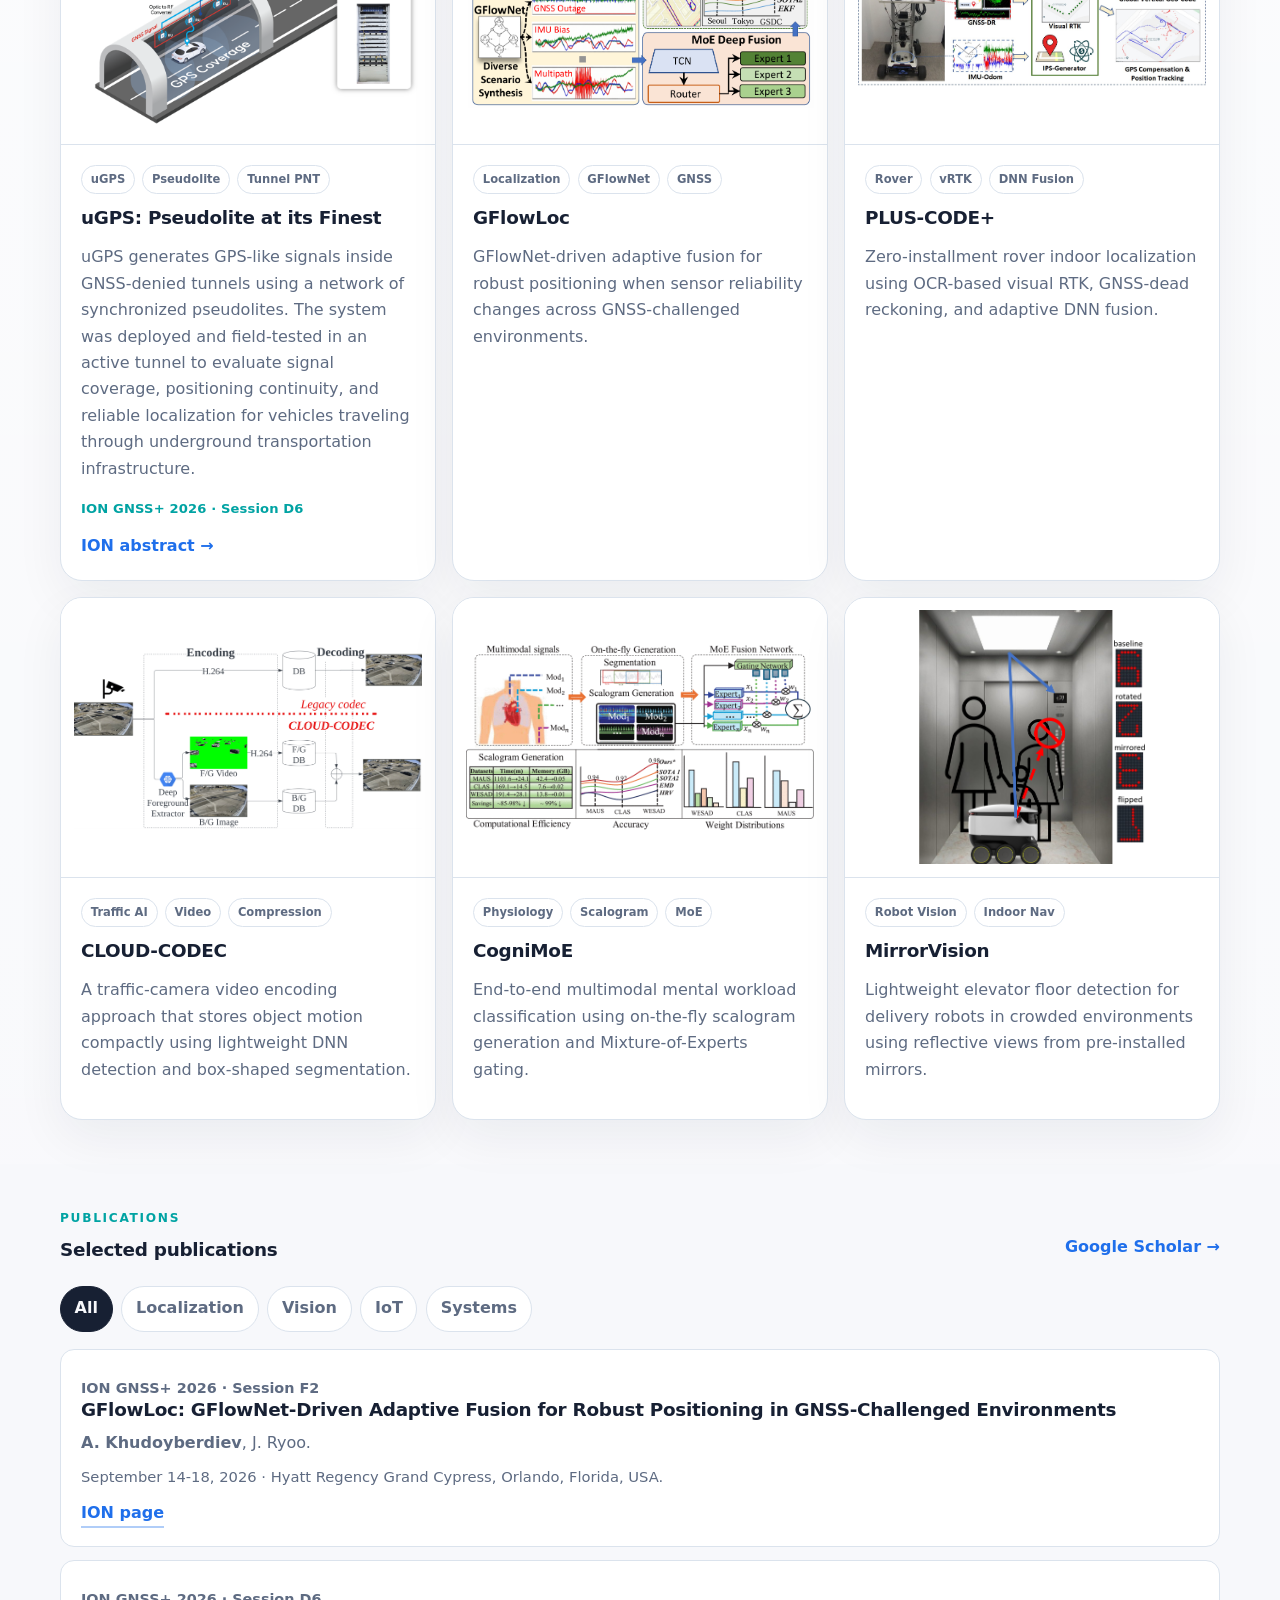
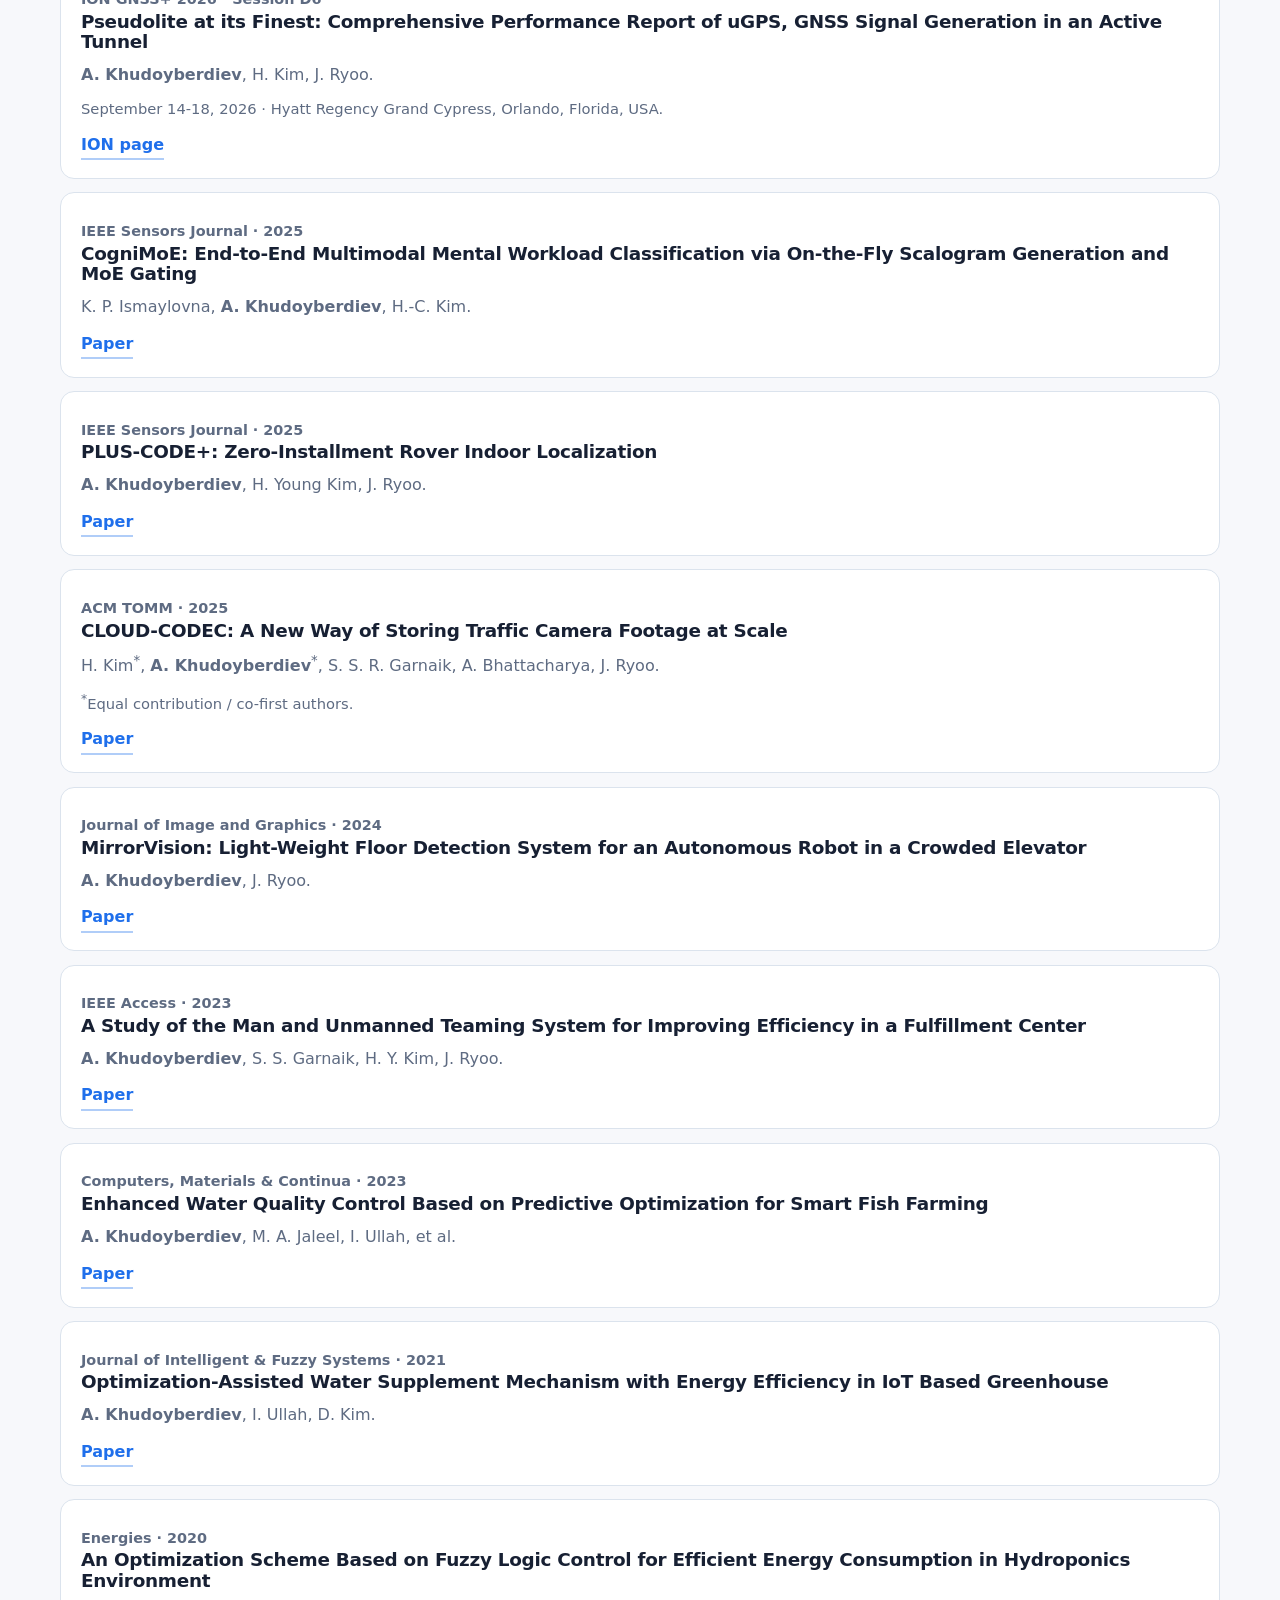
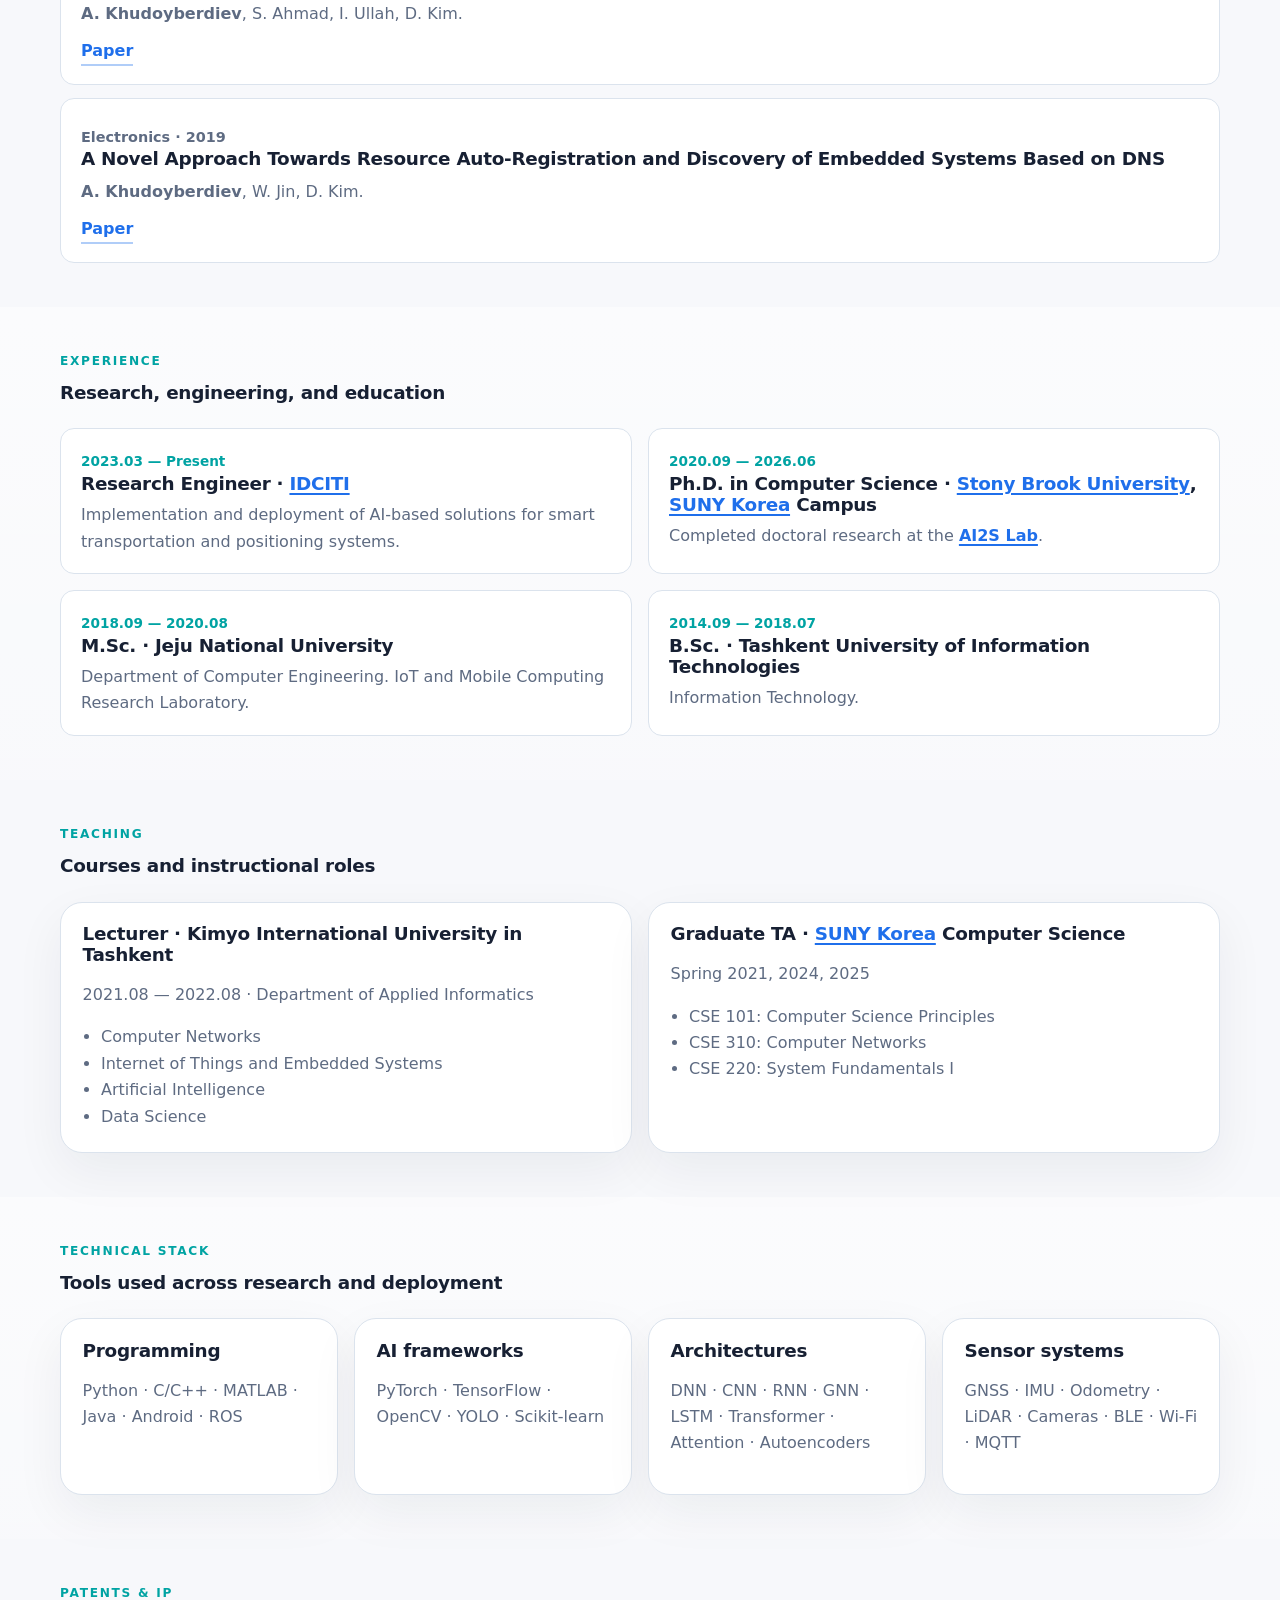
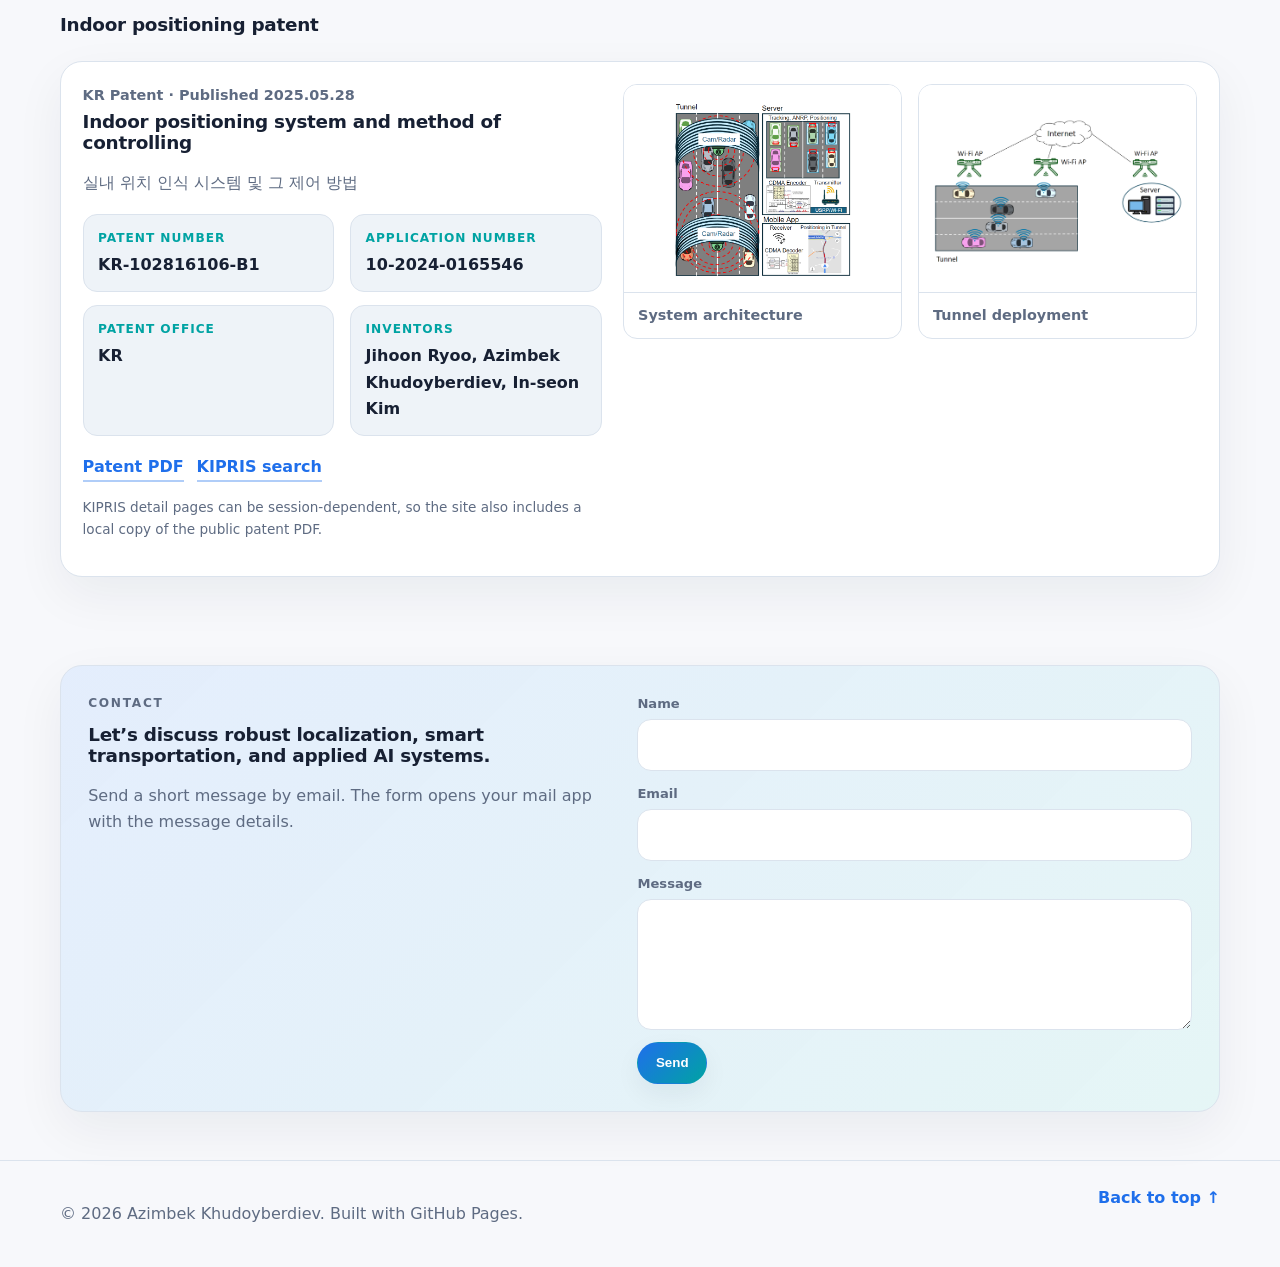
==== commit cb7b5726: "Update featured project summaries" ====
--- a/index.html
+++ b/index.html
@@ -147,85 +147,78 @@
       </div>
       <div class="container project-grid">
         <article class="project-card featured">
-          <a class="project-media" href="projects/gflowloc.html" aria-label="Open GFlowLoc project page">
+          <a class="project-media" href="https://www.ion.org/gnss/abstracts.cfm?paperID=16863" rel="noopener" aria-label="Open the uGPS abstract on the ION website">
+            <img src="assets/img/projects/ugps.png" alt="uGPS architecture for GNSS signal generation in an active tunnel" />
+          </a>
+          <div class="project-body">
+            <div class="tag-row"><span>uGPS</span><span>Pseudolite</span><span>Tunnel PNT</span></div>
+            <h3><a href="https://www.ion.org/gnss/abstracts.cfm?paperID=16863" rel="noopener">uGPS: Pseudolite at its Finest</a></h3>
+            <p>uGPS generates GPS-like signals inside GNSS-denied tunnels using a network of synchronized pseudolites. The system was deployed and field-tested in an active tunnel to evaluate signal coverage, positioning continuity, and reliable localization for vehicles traveling through underground transportation infrastructure.</p>
+            <p class="project-venue">ION GNSS+ 2026 · Session D6</p>
+            <a class="text-link" href="https://www.ion.org/gnss/abstracts.cfm?paperID=16863" rel="noopener">ION abstract →</a>
+          </div>
+        </article>
+
+        <article class="project-card featured">
+          <div class="project-media">
             <img src="assets/img/projects/gflowloc.png" alt="GFlowLoc adaptive sensor fusion figure" />
-          </a>
+          </div>
           <div class="project-body">
             <div class="tag-row"><span>Localization</span><span>GFlowNet</span><span>GNSS</span></div>
-            <h3><a href="projects/gflowloc.html">GFlowLoc</a></h3>
+            <h3>GFlowLoc</h3>
             <p>GFlowNet-driven adaptive fusion for robust positioning when sensor reliability changes across GNSS-challenged environments.</p>
-            <ul class="mini-list">
-              <!--<li>Status: ION GNSS+ 2026 accepted.</li> -->
-            </ul>
-            <a class="text-link" href="projects/gflowloc.html">Project page →</a>
+            <!-- Project page link will be enabled when project details are added. -->
           </div>
         </article>
 
         <article class="project-card featured">
-          <a class="project-media" href="projects/plus-code.html" aria-label="Open PLUS-CODE+ project page">
+          <div class="project-media">
             <img src="assets/img/projects/plus-code.jpg" alt="PLUS-CODE+ localization system figure" />
-          </a>
+          </div>
           <div class="project-body">
             <div class="tag-row"><span>Rover</span><span>vRTK</span><span>DNN Fusion</span></div>
-            <h3><a href="projects/plus-code.html">PLUS-CODE+</a></h3>
+            <h3>PLUS-CODE+</h3>
             <p>Zero-installment rover indoor localization using OCR-based visual RTK, GNSS-dead reckoning, and adaptive DNN fusion.</p>
-            <ul class="mini-list">
-              <!--<li>Paper: IEEE Sensors Journal, 2025.</li> -->
-            </ul>
-            <a class="text-link" href="projects/plus-code.html">Project page →</a>
+            <!-- Project page link will be enabled when project details are added. -->
           </div>
         </article>
 
         <article class="project-card">
-          <a class="project-media" href="projects/cloud-codec.html" aria-label="Open CLOUD-CODEC project page">
+          <div class="project-media">
             <img src="assets/img/projects/cloud-codec.png" alt="CLOUD-CODEC traffic video storage figure" />
-          </a>
+          </div>
           <div class="project-body">
             <div class="tag-row"><span>Traffic AI</span><span>Video</span><span>Compression</span></div>
-            <h3><a href="projects/cloud-codec.html">CLOUD-CODEC</a></h3>
+            <h3>CLOUD-CODEC</h3>
             <p>A traffic-camera video encoding approach that stores object motion compactly using lightweight DNN detection and box-shaped segmentation.</p>
-            <ul class="mini-list">
-              <!--<li>Status: ACM TOMM accepted.</li> -->
-            </ul>
-            <a class="text-link" href="projects/cloud-codec.html">Project page →</a>
+            <!-- Project page link will be enabled when project details are added. -->
           </div>
         </article>
 
         <article class="project-card">
-          <a class="project-media" href="projects/cognimoe.html" aria-label="Open CogniMoE project page">
+          <div class="project-media">
             <img src="assets/img/projects/cognimoe.gif" alt="CogniMoE multimodal workload classification figure" />
-          </a>
+          </div>
           <div class="project-body">
             <div class="tag-row"><span>Physiology</span><span>Scalogram</span><span>MoE</span></div>
-            <h3><a href="projects/cognimoe.html">CogniMoE</a></h3>
+            <h3>CogniMoE</h3>
             <p>End-to-end multimodal mental workload classification using on-the-fly scalogram generation and Mixture-of-Experts gating.</p>
-            <a class="text-link" href="projects/cognimoe.html">Project page →</a>
+            <!-- Project page link will be enabled when project details are added. -->
           </div>
         </article>
 
         <article class="project-card">
-          <a class="project-media portrait-media" href="projects/mirrorvision.html" aria-label="Open MirrorVision project page">
+          <div class="project-media portrait-media">
             <img src="assets/img/projects/mirrorvision.png" alt="MirrorVision elevator floor-detection figure" />
-          </a>
+          </div>
           <div class="project-body">
             <div class="tag-row"><span>Robot Vision</span><span>Indoor Nav</span></div>
-            <h3><a href="projects/mirrorvision.html">MirrorVision</a></h3>
+            <h3>MirrorVision</h3>
             <p>Lightweight elevator floor detection for delivery robots in crowded environments using reflective views from pre-installed mirrors.</p>
-            <a class="text-link" href="projects/mirrorvision.html">Project page →</a>
-          </div>
-        </article>
-
-        <article class="project-card">
-          <a class="project-media" href="projects/smart-farming.html" aria-label="Open smart farming project page">
-            <img src="assets/img/projects/smart-farming.png" alt="Smart Farming and IoT control figure" />
-          </a>
-          <div class="project-body">
-            <div class="tag-row"><span>IoT</span><span>Optimization</span><span>Agriculture</span></div>
-            <h3><a href="projects/smart-farming.html">Smart Farming & IoT Control</a></h3>
-            <p>Predictive optimization, fuzzy control, and IoT systems for water quality, hydroponics, and energy-efficient greenhouse operation.</p>
-            <a class="text-link" href="projects/smart-farming.html">Project page →</a>
-          </div>
-        </article>
+            <!-- Project page link will be enabled when project details are added. -->
+          </div>
+        </article>
+
       </div>
     </section>
 
